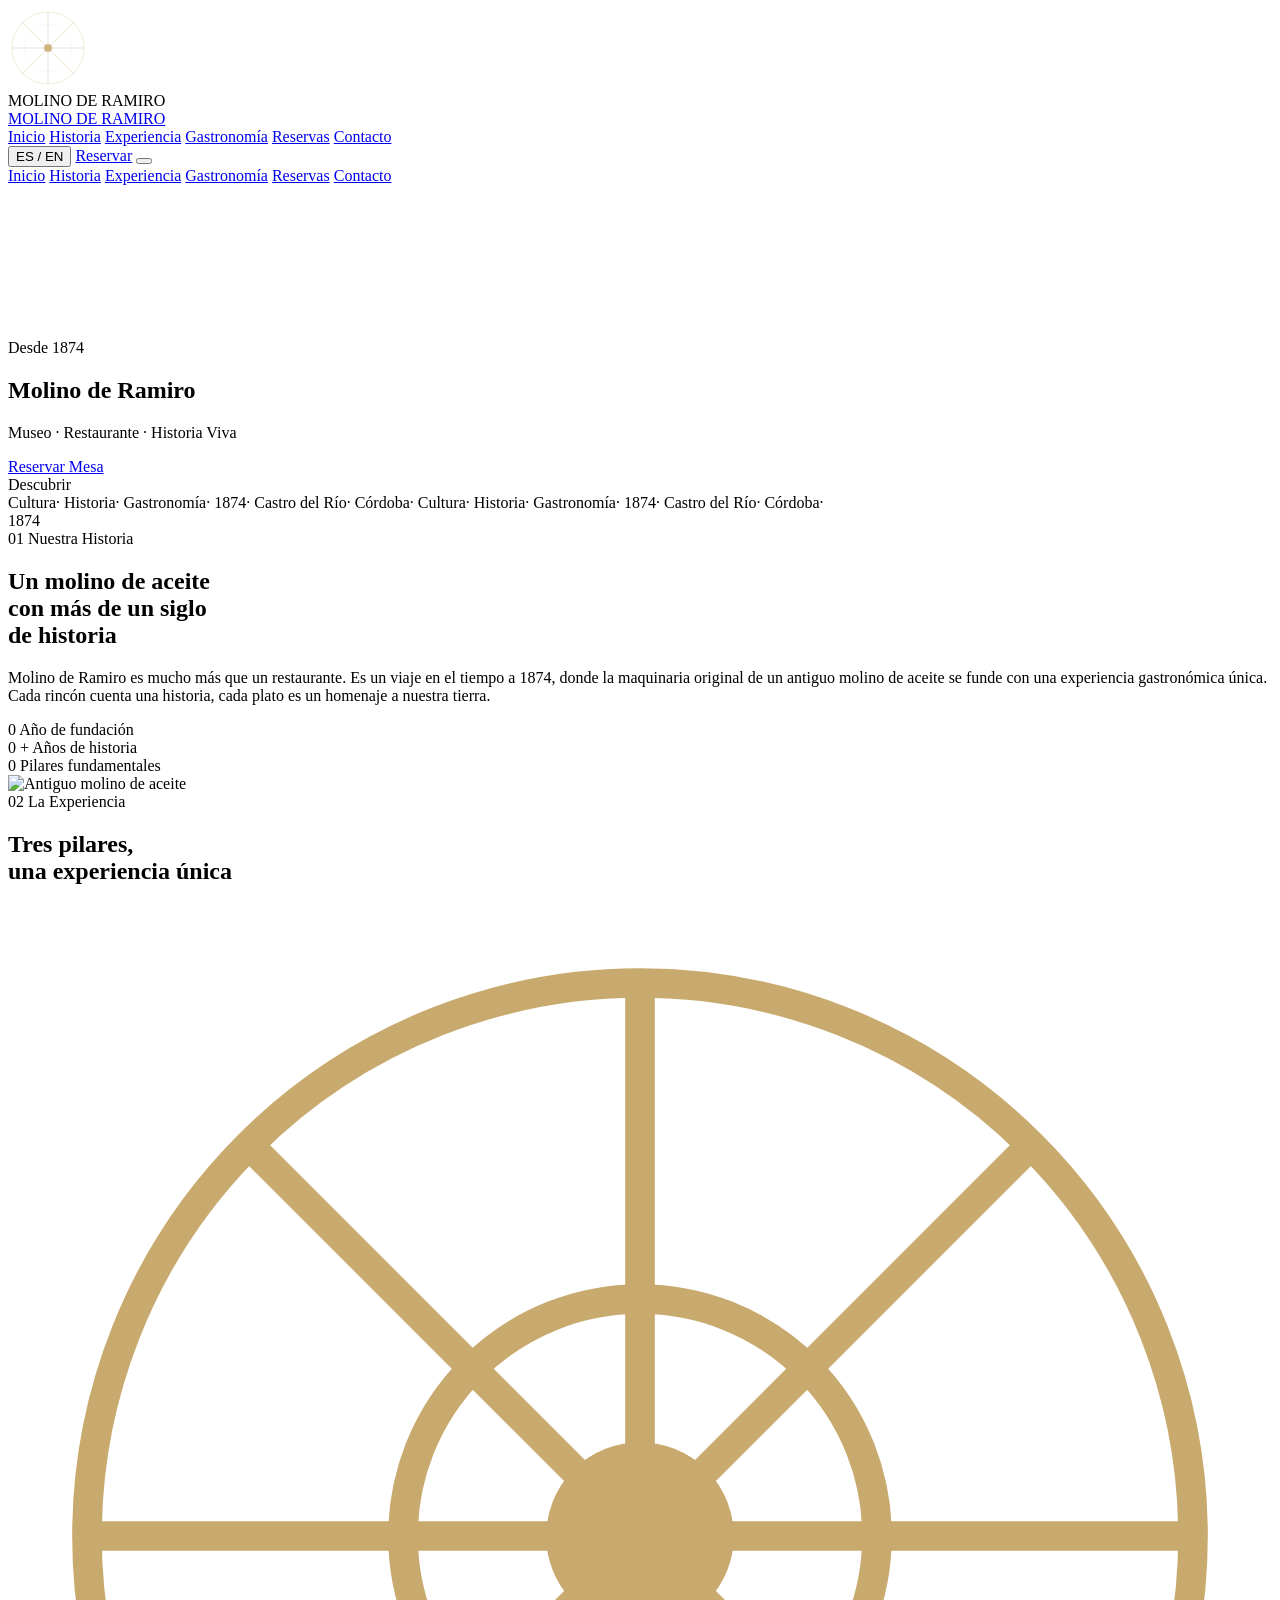
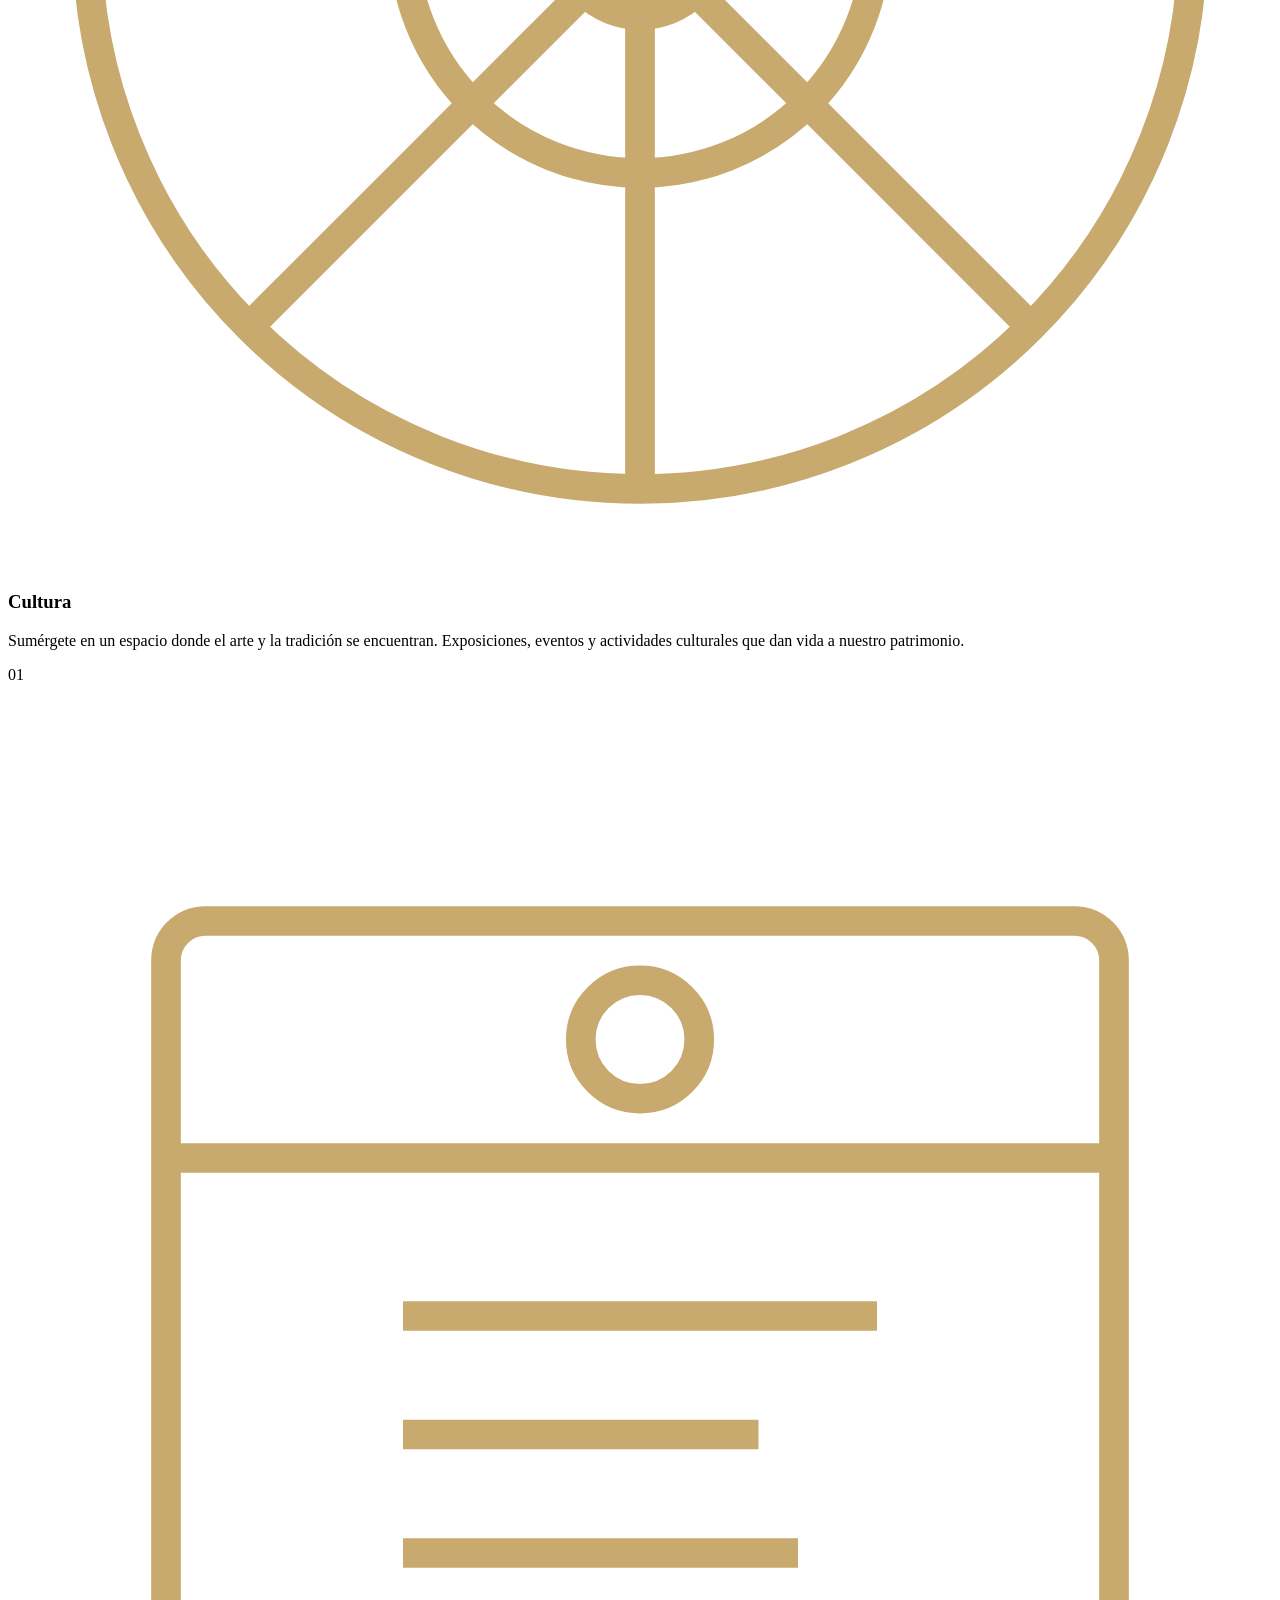
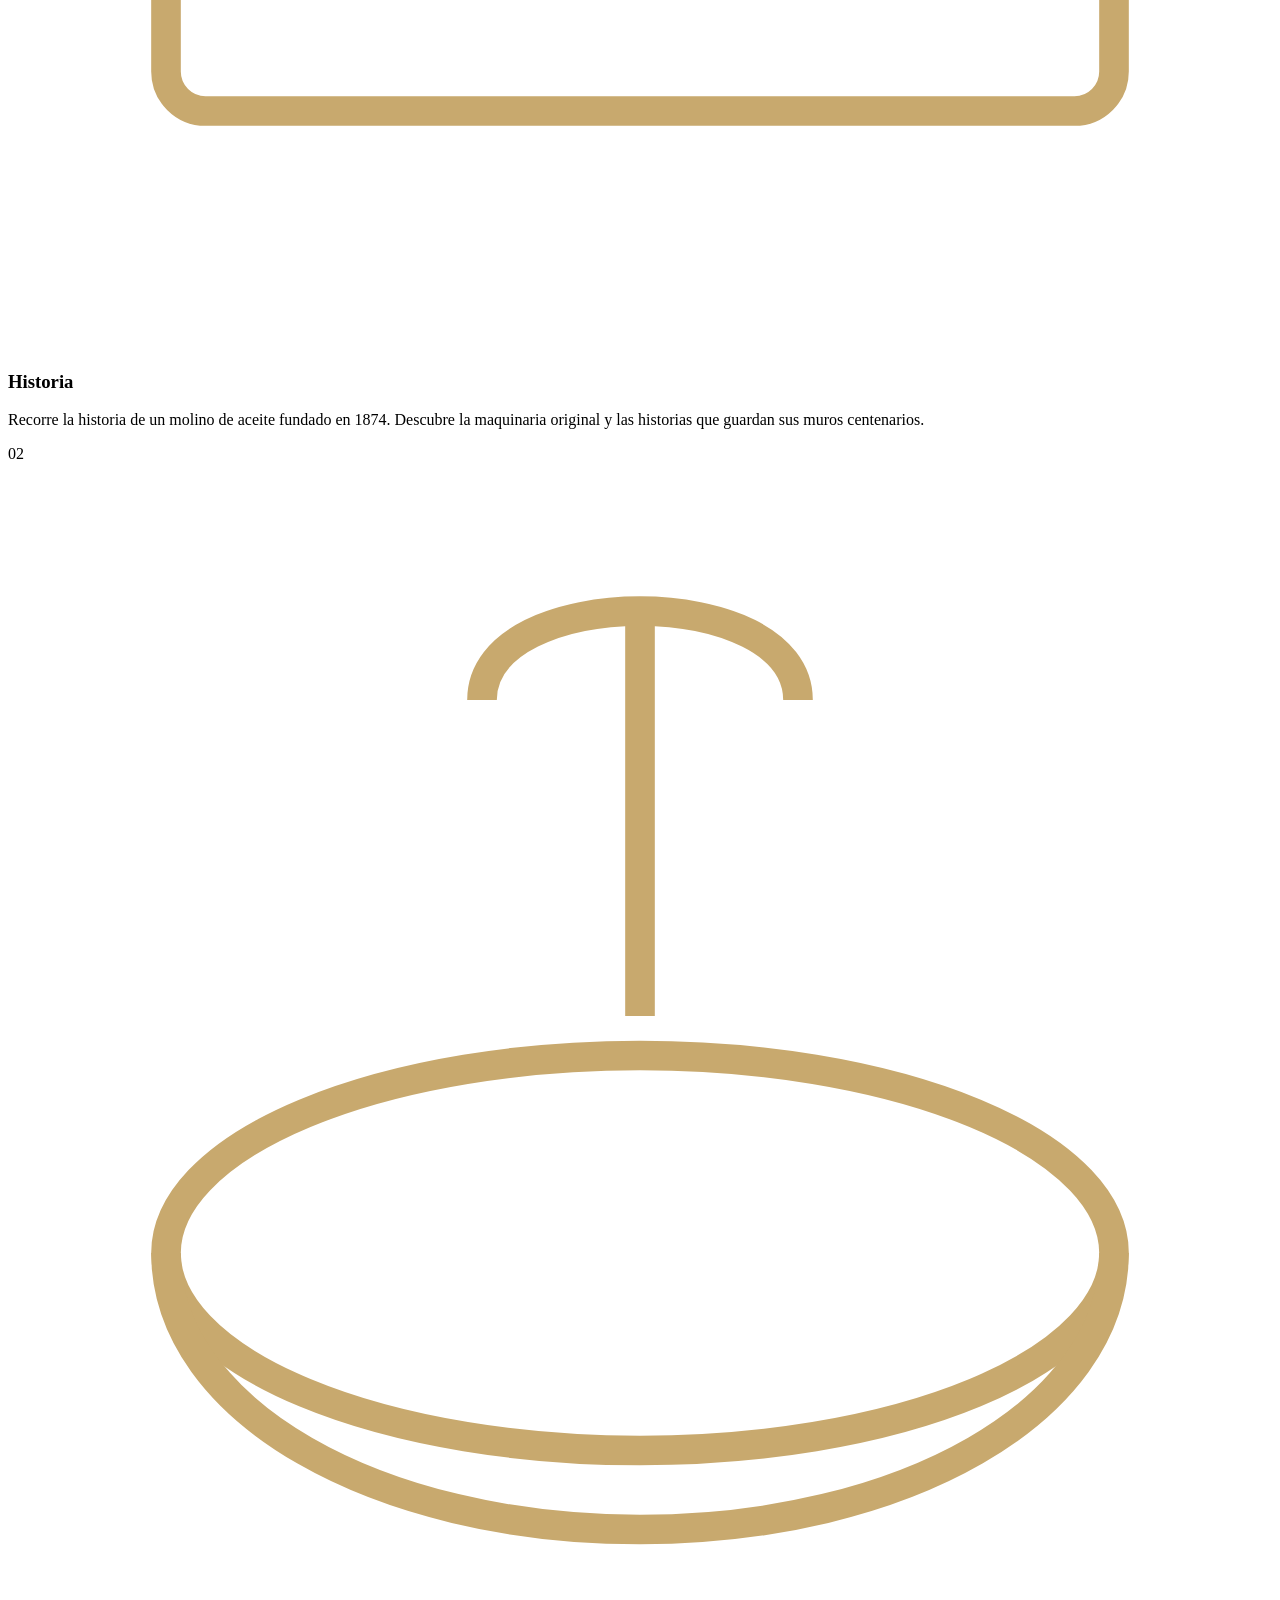
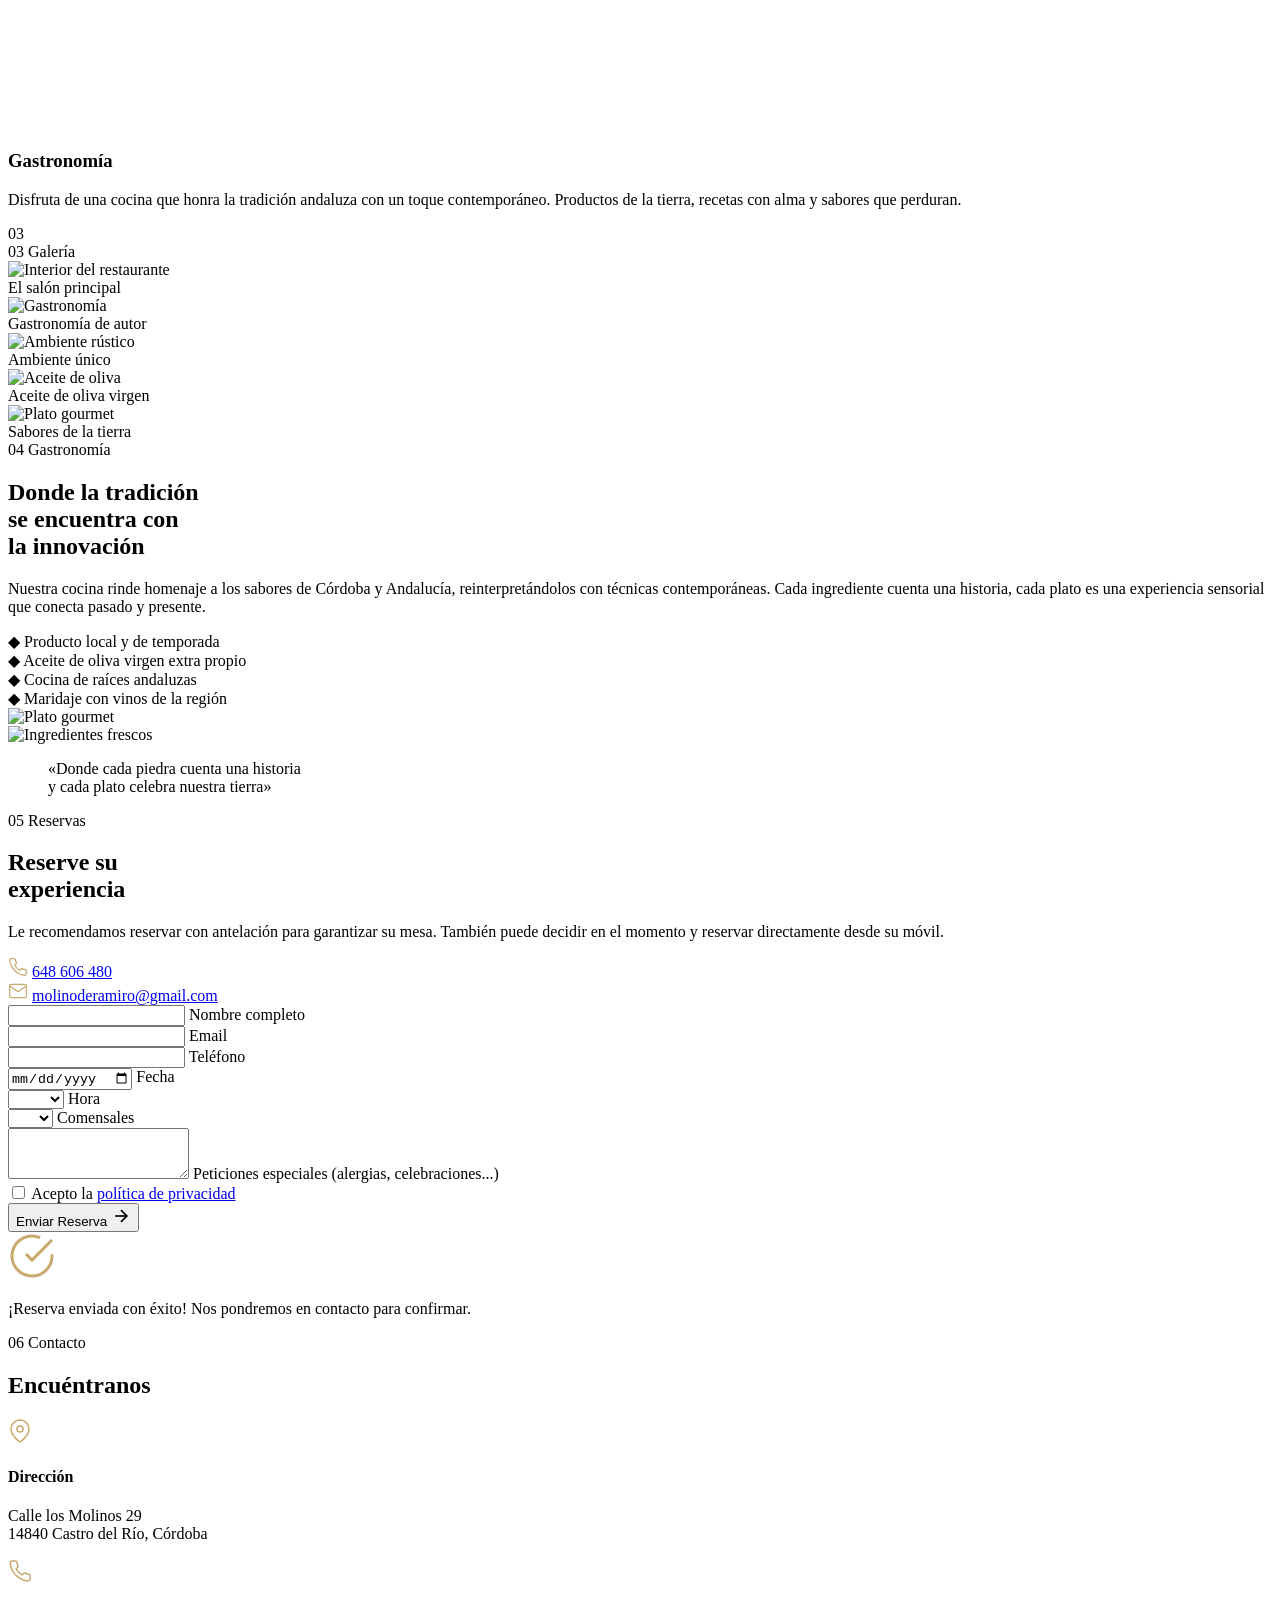
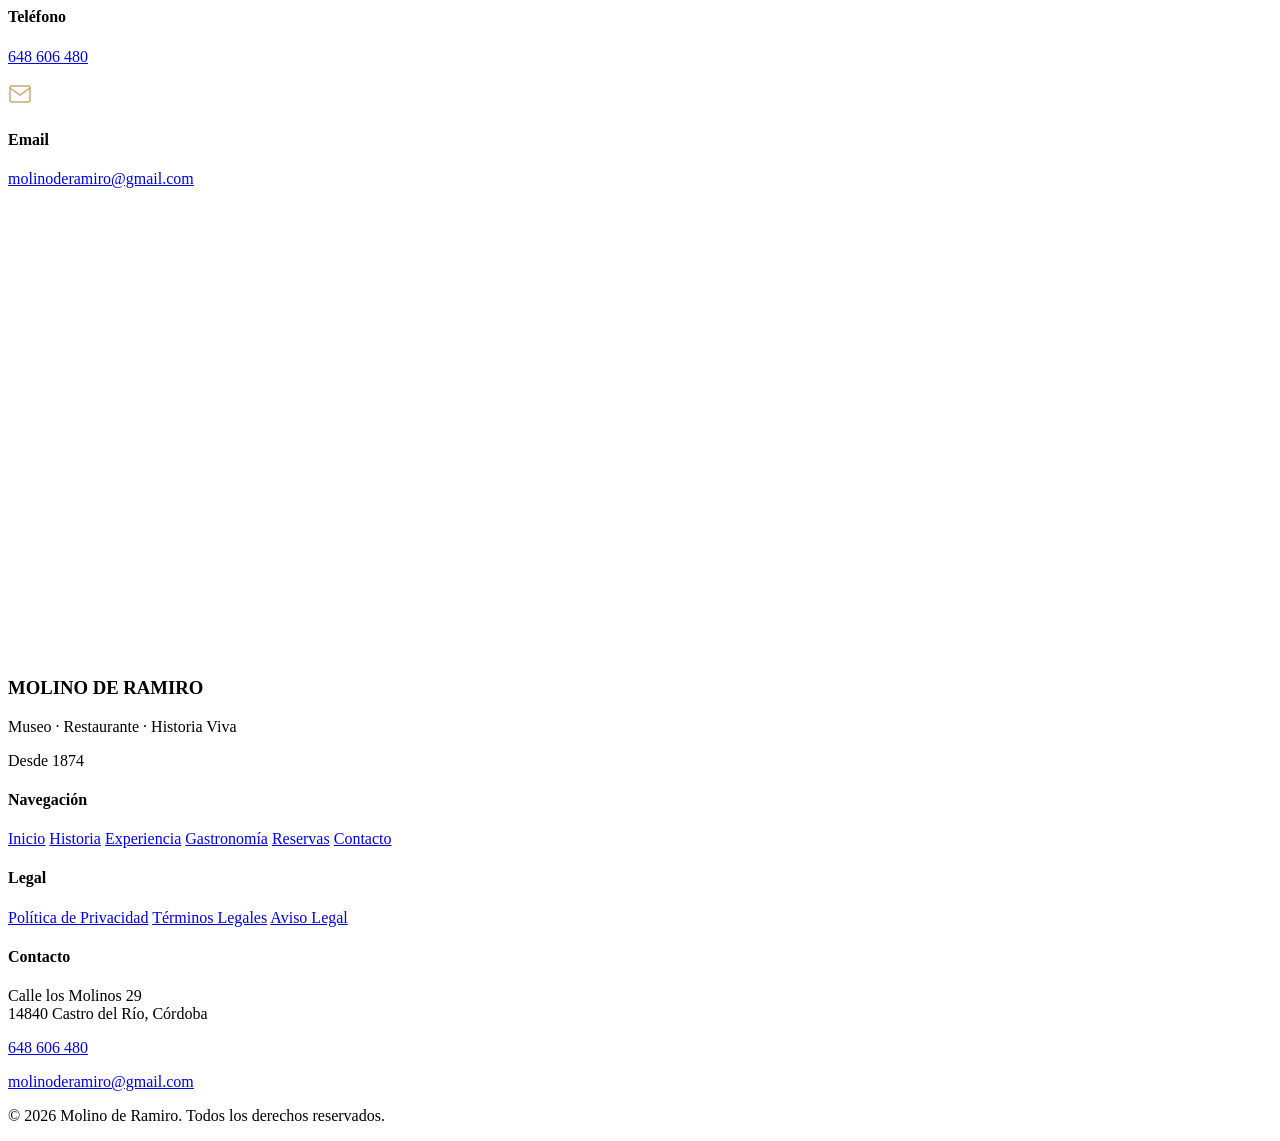
==== index.html @ da558b19 "Add files via upload" ====
<!DOCTYPE html>
<html lang="es">
<head>
    <meta charset="UTF-8">
    <meta name="viewport" content="width=device-width, initial-scale=1.0">
    <title>Molino de Ramiro | Museo-Restaurante desde 1874</title>
    <meta name="description" content="Museo-restaurante en un antiguo molino de aceite de 1874. Cultura, historia y gastronomía en Castro del Río, Córdoba.">
    <meta name="keywords" content="molino de ramiro, restaurante córdoba, museo restaurante, castro del río, molino de aceite, gastronomía andaluza">

    <!-- Fonts -->
    <link rel="preconnect" href="https://fonts.googleapis.com">
    <link rel="preconnect" href="https://fonts.gstatic.com" crossorigin>
    <link href="https://fonts.googleapis.com/css2?family=Playfair+Display:ital,wght@0,400;0,500;0,600;0,700;1,400;1,500&family=DM+Sans:ital,opsz,wght@0,9..40,300;0,9..40,400;0,9..40,500;0,9..40,600;0,9..40,700;1,9..40,300;1,9..40,400&display=swap" rel="stylesheet">

    <!-- Styles -->
    <link rel="stylesheet" href="css/styles.css">
</head>
<body>

    <!-- ══════════════════════════════════════════════
         PRELOADER
    ══════════════════════════════════════════════ -->
    <div id="preloader">
        <div class="preloader-inner">
            <svg class="mill-wheel-svg" viewBox="0 0 100 100" width="80" height="80">
                <circle cx="50" cy="50" r="45" stroke="#C8A96E" stroke-width="1" fill="none" opacity="0.3"/>
                <circle cx="50" cy="50" r="30" stroke="#C8A96E" stroke-width="0.5" fill="none" opacity="0.2"/>
                <circle cx="50" cy="50" r="5" fill="#C8A96E" opacity="0.8"/>
                <line x1="50" y1="5" x2="50" y2="95" stroke="#C8A96E" stroke-width="0.8" opacity="0.5"/>
                <line x1="5" y1="50" x2="95" y2="50" stroke="#C8A96E" stroke-width="0.8" opacity="0.5"/>
                <line x1="17" y1="17" x2="83" y2="83" stroke="#C8A96E" stroke-width="0.8" opacity="0.5"/>
                <line x1="83" y1="17" x2="17" y2="83" stroke="#C8A96E" stroke-width="0.8" opacity="0.5"/>
            </svg>
            <div class="preloader-text">MOLINO DE RAMIRO</div>
        </div>
    </div>

    <!-- ══════════════════════════════════════════════
         CUSTOM CURSOR
    ══════════════════════════════════════════════ -->
    <div class="cursor-dot" id="cursorDot"></div>
    <div class="cursor-outline" id="cursorOutline"></div>

    <!-- ══════════════════════════════════════════════
         NAVIGATION
    ══════════════════════════════════════════════ -->
    <nav class="navbar" id="navbar">
        <a href="#hero" class="nav-logo">
            <span class="logo-text">MOLINO DE RAMIRO</span>
        </a>

        <div class="nav-links" id="navLinks">
            <a href="#hero" class="nav-link" data-es="Inicio" data-en="Home">Inicio</a>
            <a href="#historia" class="nav-link" data-es="Historia" data-en="History">Historia</a>
            <a href="#experiencia" class="nav-link" data-es="Experiencia" data-en="Experience">Experiencia</a>
            <a href="#gastronomia" class="nav-link" data-es="Gastronomía" data-en="Gastronomy">Gastronomía</a>
            <a href="#reservas" class="nav-link" data-es="Reservas" data-en="Reservations">Reservas</a>
            <a href="#contacto" class="nav-link" data-es="Contacto" data-en="Contact">Contacto</a>
        </div>

        <div class="nav-actions">
            <button class="lang-toggle" id="langToggle" aria-label="Switch language">
                <span class="lang-current">ES</span>
                <span class="lang-divider">/</span>
                <span class="lang-other">EN</span>
            </button>
            <a href="#reservas" class="nav-cta" data-es="Reservar" data-en="Book">Reservar</a>
            <button class="hamburger" id="hamburger" aria-label="Menu">
                <span></span>
                <span></span>
                <span></span>
            </button>
        </div>
    </nav>

    <!-- Mobile Menu Overlay -->
    <div class="mobile-menu" id="mobileMenu">
        <div class="mobile-menu-inner">
            <a href="#hero" class="mobile-link" data-es="Inicio" data-en="Home">Inicio</a>
            <a href="#historia" class="mobile-link" data-es="Historia" data-en="History">Historia</a>
            <a href="#experiencia" class="mobile-link" data-es="Experiencia" data-en="Experience">Experiencia</a>
            <a href="#gastronomia" class="mobile-link" data-es="Gastronomía" data-en="Gastronomy">Gastronomía</a>
            <a href="#reservas" class="mobile-link" data-es="Reservas" data-en="Reservations">Reservas</a>
            <a href="#contacto" class="mobile-link" data-es="Contacto" data-en="Contact">Contacto</a>
        </div>
    </div>

    <!-- ══════════════════════════════════════════════
         HERO SECTION
    ══════════════════════════════════════════════ -->
    <section id="hero" class="hero-section">
        <canvas id="heroCanvas"></canvas>
        <div class="hero-overlay"></div>

        <div class="hero-content">
            <div class="hero-subtitle-wrap">
                <span class="hero-subtitle" data-es="Desde 1874" data-en="Since 1874">Desde 1874</span>
            </div>
            <h1 class="hero-title">
                <span class="title-line"><span class="title-line-inner">Molino</span></span>
                <span class="title-line"><span class="title-line-inner">de Ramiro</span></span>
            </h1>
            <div class="hero-tagline-wrap">
                <p class="hero-tagline" data-es="Museo · Restaurante · Historia Viva" data-en="Museum · Restaurant · Living History">Museo · Restaurante · Historia Viva</p>
            </div>
            <div class="hero-cta-wrap">
                <a href="#reservas" class="btn-primary hero-cta" data-es="Reservar Mesa" data-en="Book a Table">Reservar Mesa</a>
            </div>
        </div>

        <div class="scroll-indicator">
            <span class="scroll-text" data-es="Descubrir" data-en="Discover">Descubrir</span>
            <div class="scroll-line"></div>
        </div>
    </section>

    <!-- ══════════════════════════════════════════════
         MARQUEE
    ══════════════════════════════════════════════ -->
    <section class="marquee-section">
        <div class="marquee-track">
            <div class="marquee-content">
                <span>Cultura</span><span class="marquee-dot">·</span>
                <span>Historia</span><span class="marquee-dot">·</span>
                <span>Gastronomía</span><span class="marquee-dot">·</span>
                <span>1874</span><span class="marquee-dot">·</span>
                <span>Castro del Río</span><span class="marquee-dot">·</span>
                <span>Córdoba</span><span class="marquee-dot">·</span>
                <span>Cultura</span><span class="marquee-dot">·</span>
                <span>Historia</span><span class="marquee-dot">·</span>
                <span>Gastronomía</span><span class="marquee-dot">·</span>
                <span>1874</span><span class="marquee-dot">·</span>
                <span>Castro del Río</span><span class="marquee-dot">·</span>
                <span>Córdoba</span><span class="marquee-dot">·</span>
            </div>
        </div>
    </section>

    <!-- ══════════════════════════════════════════════
         HISTORIA SECTION
    ══════════════════════════════════════════════ -->
    <section id="historia" class="section section-historia">
        <div class="floating-year" aria-hidden="true">1874</div>
        <div class="container">
            <div class="section-header">
                <span class="section-number">01</span>
                <span class="section-label" data-es="Nuestra Historia" data-en="Our History">Nuestra Historia</span>
                <div class="section-line"></div>
            </div>

            <div class="historia-grid">
                <div class="historia-text">
                    <h2 class="reveal-text" data-es="Un molino de aceite con más de un siglo de historia" data-en="An olive oil mill with over a century of history">
                        Un molino de aceite<br>con más de un siglo<br>de historia
                    </h2>
                    <p class="historia-desc reveal-up" data-es="Molino de Ramiro es mucho más que un restaurante. Es un viaje en el tiempo a 1874, donde la maquinaria original de un antiguo molino de aceite se funde con una experiencia gastronómica única. Cada rincón cuenta una historia, cada plato es un homenaje a nuestra tierra." data-en="Molino de Ramiro is much more than a restaurant. It is a journey back in time to 1874, where the original machinery of an ancient olive oil mill merges with a unique gastronomic experience. Every corner tells a story, every dish is a tribute to our land.">
                        Molino de Ramiro es mucho más que un restaurante. Es un viaje en el tiempo a 1874, donde la maquinaria original de un antiguo molino de aceite se funde con una experiencia gastronómica única. Cada rincón cuenta una historia, cada plato es un homenaje a nuestra tierra.
                    </p>
                    <div class="historia-stats reveal-up">
                        <div class="stat">
                            <span class="stat-number" data-count="1874">0</span>
                            <span class="stat-label" data-es="Año de fundación" data-en="Year founded">Año de fundación</span>
                        </div>
                        <div class="stat">
                            <span class="stat-number" data-count="152">0</span>
                            <span class="stat-suffix">+</span>
                            <span class="stat-label" data-es="Años de historia" data-en="Years of history">Años de historia</span>
                        </div>
                        <div class="stat">
                            <span class="stat-number" data-count="3">0</span>
                            <span class="stat-label" data-es="Pilares fundamentales" data-en="Fundamental pillars">Pilares fundamentales</span>
                        </div>
                    </div>
                </div>
                <div class="historia-visual">
                    <div class="img-reveal">
                        <img src="https://images.unsplash.com/photo-1569880153113-76e33fc52b5f?auto=format&fit=crop&w=800&q=80" alt="Antiguo molino de aceite" loading="lazy">
                    </div>
                </div>
            </div>
        </div>
    </section>

    <!-- ══════════════════════════════════════════════
         EXPERIENCIA SECTION — THREE PILLARS
    ══════════════════════════════════════════════ -->
    <section id="experiencia" class="section section-experiencia">
        <div class="container">
            <div class="section-header">
                <span class="section-number">02</span>
                <span class="section-label" data-es="La Experiencia" data-en="The Experience">La Experiencia</span>
                <div class="section-line"></div>
            </div>

            <h2 class="section-title reveal-text" data-es="Tres pilares, una experiencia única" data-en="Three pillars, one unique experience">
                Tres pilares,<br>una experiencia única
            </h2>

            <div class="pillars-grid">
                <!-- Cultura -->
                <div class="pillar-card reveal-up">
                    <div class="pillar-icon-wrap">
                        <svg class="pillar-icon spin-on-scroll" viewBox="0 0 64 64" fill="none" stroke="#C8A96E" stroke-width="1.5">
                            <circle cx="32" cy="32" r="28"/>
                            <path d="M32 4v56M4 32h56M12 12l40 40M52 12L12 52"/>
                            <circle cx="32" cy="32" r="12"/>
                            <circle cx="32" cy="32" r="4" fill="#C8A96E"/>
                        </svg>
                    </div>
                    <h3 data-es="Cultura" data-en="Culture">Cultura</h3>
                    <p data-es="Sumérgete en un espacio donde el arte y la tradición se encuentran. Exposiciones, eventos y actividades culturales que dan vida a nuestro patrimonio." data-en="Immerse yourself in a space where art and tradition meet. Exhibitions, events, and cultural activities that bring our heritage to life.">
                        Sumérgete en un espacio donde el arte y la tradición se encuentran. Exposiciones, eventos y actividades culturales que dan vida a nuestro patrimonio.
                    </p>
                    <span class="pillar-number">01</span>
                </div>

                <!-- Historia -->
                <div class="pillar-card reveal-up" style="--delay: 0.15s">
                    <div class="pillar-icon-wrap">
                        <svg class="pillar-icon spin-on-scroll" viewBox="0 0 64 64" fill="none" stroke="#C8A96E" stroke-width="1.5">
                            <rect x="8" y="12" width="48" height="40" rx="2"/>
                            <line x1="8" y1="24" x2="56" y2="24"/>
                            <circle cx="32" cy="18" r="3"/>
                            <path d="M20 32h24M20 38h18M20 44h20"/>
                        </svg>
                    </div>
                    <h3 data-es="Historia" data-en="History">Historia</h3>
                    <p data-es="Recorre la historia de un molino de aceite fundado en 1874. Descubre la maquinaria original y las historias que guardan sus muros centenarios." data-en="Walk through the history of an olive oil mill founded in 1874. Discover the original machinery and the stories held within its century-old walls.">
                        Recorre la historia de un molino de aceite fundado en 1874. Descubre la maquinaria original y las historias que guardan sus muros centenarios.
                    </p>
                    <span class="pillar-number">02</span>
                </div>

                <!-- Gastronomía -->
                <div class="pillar-card reveal-up" style="--delay: 0.3s">
                    <div class="pillar-icon-wrap">
                        <svg class="pillar-icon spin-on-scroll" viewBox="0 0 64 64" fill="none" stroke="#C8A96E" stroke-width="1.5">
                            <ellipse cx="32" cy="40" rx="24" ry="10"/>
                            <path d="M32 8v20M24 12c0-6 16-6 16 0"/>
                            <path d="M8 40c0 8 10.7 14 24 14s24-6 24-14"/>
                        </svg>
                    </div>
                    <h3 data-es="Gastronomía" data-en="Gastronomy">Gastronomía</h3>
                    <p data-es="Disfruta de una cocina que honra la tradición andaluza con un toque contemporáneo. Productos de la tierra, recetas con alma y sabores que perduran." data-en="Enjoy cuisine that honors Andalusian tradition with a contemporary touch. Local products, soulful recipes, and flavors that endure.">
                        Disfruta de una cocina que honra la tradición andaluza con un toque contemporáneo. Productos de la tierra, recetas con alma y sabores que perduran.
                    </p>
                    <span class="pillar-number">03</span>
                </div>
            </div>
        </div>
    </section>

    <!-- ══════════════════════════════════════════════
         HORIZONTAL GALLERY
    ══════════════════════════════════════════════ -->
    <section class="section section-gallery">
        <div class="container">
            <div class="section-header">
                <span class="section-number">03</span>
                <span class="section-label" data-es="Galería" data-en="Gallery">Galería</span>
                <div class="section-line"></div>
            </div>
        </div>
        <div class="gallery-horizontal" id="galleryTrack">
            <div class="gallery-item">
                <div class="gallery-img-wrap">
                    <img src="https://images.unsplash.com/photo-1517248135467-4c7edcad34c4?auto=format&fit=crop&w=800&q=80" alt="Interior del restaurante" loading="lazy">
                </div>
                <span class="gallery-caption" data-es="El salón principal" data-en="The main hall">El salón principal</span>
            </div>
            <div class="gallery-item">
                <div class="gallery-img-wrap">
                    <img src="https://images.unsplash.com/photo-1414235077428-338989a2e8c0?auto=format&fit=crop&w=800&q=80" alt="Gastronomía" loading="lazy">
                </div>
                <span class="gallery-caption" data-es="Gastronomía de autor" data-en="Signature cuisine">Gastronomía de autor</span>
            </div>
            <div class="gallery-item">
                <div class="gallery-img-wrap">
                    <img src="https://images.unsplash.com/photo-1560624052-449f5ddf0c31?auto=format&fit=crop&w=800&q=80" alt="Ambiente rústico" loading="lazy">
                </div>
                <span class="gallery-caption" data-es="Ambiente único" data-en="Unique atmosphere">Ambiente único</span>
            </div>
            <div class="gallery-item">
                <div class="gallery-img-wrap">
                    <img src="https://images.unsplash.com/photo-1571167366136-b57e07761625?auto=format&fit=crop&w=800&q=80" alt="Aceite de oliva" loading="lazy">
                </div>
                <span class="gallery-caption" data-es="Aceite de oliva virgen" data-en="Virgin olive oil">Aceite de oliva virgen</span>
            </div>
            <div class="gallery-item">
                <div class="gallery-img-wrap">
                    <img src="https://images.unsplash.com/photo-1504674900247-0877df9cc836?auto=format&fit=crop&w=800&q=80" alt="Plato gourmet" loading="lazy">
                </div>
                <span class="gallery-caption" data-es="Sabores de la tierra" data-en="Flavors of the land">Sabores de la tierra</span>
            </div>
        </div>
    </section>

    <!-- ══════════════════════════════════════════════
         GASTRONOMÍA SECTION
    ══════════════════════════════════════════════ -->
    <section id="gastronomia" class="section section-gastronomia">
        <div class="container">
            <div class="section-header">
                <span class="section-number">04</span>
                <span class="section-label" data-es="Gastronomía" data-en="Gastronomy">Gastronomía</span>
                <div class="section-line"></div>
            </div>

            <div class="gastro-grid">
                <div class="gastro-text">
                    <h2 class="reveal-text" data-es="Donde la tradición se encuentra con la innovación" data-en="Where tradition meets innovation">
                        Donde la tradición<br>se encuentra con<br>la innovación
                    </h2>
                    <p class="reveal-up" data-es="Nuestra cocina rinde homenaje a los sabores de Córdoba y Andalucía, reinterpretándolos con técnicas contemporáneas. Cada ingrediente cuenta una historia, cada plato es una experiencia sensorial que conecta pasado y presente." data-en="Our cuisine pays homage to the flavors of Córdoba and Andalusia, reinterpreting them with contemporary techniques. Every ingredient tells a story, every dish is a sensory experience connecting past and present.">
                        Nuestra cocina rinde homenaje a los sabores de Córdoba y Andalucía, reinterpretándolos con técnicas contemporáneas. Cada ingrediente cuenta una historia, cada plato es una experiencia sensorial que conecta pasado y presente.
                    </p>
                    <div class="gastro-features reveal-up">
                        <div class="gastro-feature">
                            <span class="feature-icon">◆</span>
                            <span data-es="Producto local y de temporada" data-en="Local and seasonal produce">Producto local y de temporada</span>
                        </div>
                        <div class="gastro-feature">
                            <span class="feature-icon">◆</span>
                            <span data-es="Aceite de oliva virgen extra propio" data-en="Our own extra virgin olive oil">Aceite de oliva virgen extra propio</span>
                        </div>
                        <div class="gastro-feature">
                            <span class="feature-icon">◆</span>
                            <span data-es="Cocina de raíces andaluzas" data-en="Andalusian-rooted cuisine">Cocina de raíces andaluzas</span>
                        </div>
                        <div class="gastro-feature">
                            <span class="feature-icon">◆</span>
                            <span data-es="Maridaje con vinos de la región" data-en="Paired with regional wines">Maridaje con vinos de la región</span>
                        </div>
                    </div>
                </div>
                <div class="gastro-images">
                    <div class="gastro-img gastro-img-1 reveal-up">
                        <img src="https://images.unsplash.com/photo-1540189549336-e6e99c3679fe?auto=format&fit=crop&w=600&q=80" alt="Plato gourmet" loading="lazy">
                    </div>
                    <div class="gastro-img gastro-img-2 reveal-up" style="--delay: 0.2s">
                        <img src="https://images.unsplash.com/photo-1476224203421-9ac39bcb3327?auto=format&fit=crop&w=600&q=80" alt="Ingredientes frescos" loading="lazy">
                    </div>
                </div>
            </div>
        </div>
    </section>

    <!-- ══════════════════════════════════════════════
         QUOTE / DIVIDER
    ══════════════════════════════════════════════ -->
    <section class="section section-quote">
        <div class="container">
            <blockquote class="big-quote reveal-text" data-es="«Donde cada piedra cuenta una historia y cada plato celebra nuestra tierra»" data-en="'Where every stone tells a story and every dish celebrates our land'">
                «Donde cada piedra cuenta una historia<br>y cada plato celebra nuestra tierra»
            </blockquote>
        </div>
    </section>

    <!-- ══════════════════════════════════════════════
         RESERVAS SECTION
    ══════════════════════════════════════════════ -->
    <section id="reservas" class="section section-reservas">
        <div class="container">
            <div class="section-header">
                <span class="section-number">05</span>
                <span class="section-label" data-es="Reservas" data-en="Reservations">Reservas</span>
                <div class="section-line"></div>
            </div>

            <div class="reservas-grid">
                <div class="reservas-info">
                    <h2 class="reveal-text" data-es="Reserve su experiencia" data-en="Book your experience">
                        Reserve su<br>experiencia
                    </h2>
                    <p class="reveal-up" data-es="Le recomendamos reservar con antelación para garantizar su mesa. También puede decidir en el momento y reservar directamente desde su móvil." data-en="We recommend booking in advance to guarantee your table. You can also decide on the spot and book directly from your phone.">
                        Le recomendamos reservar con antelación para garantizar su mesa. También puede decidir en el momento y reservar directamente desde su móvil.
                    </p>
                    <div class="reservas-contact reveal-up">
                        <div class="contact-item">
                            <svg width="20" height="20" viewBox="0 0 24 24" fill="none" stroke="#C8A96E" stroke-width="1.5">
                                <path d="M22 16.92v3a2 2 0 01-2.18 2 19.79 19.79 0 01-8.63-3.07 19.5 19.5 0 01-6-6 19.79 19.79 0 01-3.07-8.67A2 2 0 014.11 2h3a2 2 0 012 1.72 12.84 12.84 0 00.7 2.81 2 2 0 01-.45 2.11L8.09 9.91a16 16 0 006 6l1.27-1.27a2 2 0 012.11-.45 12.84 12.84 0 002.81.7A2 2 0 0122 16.92z"/>
                            </svg>
                            <a href="tel:+34648606480">648 606 480</a>
                        </div>
                        <div class="contact-item">
                            <svg width="20" height="20" viewBox="0 0 24 24" fill="none" stroke="#C8A96E" stroke-width="1.5">
                                <path d="M4 4h16c1.1 0 2 .9 2 2v12c0 1.1-.9 2-2 2H4c-1.1 0-2-.9-2-2V6c0-1.1.9-2 2-2z"/>
                                <polyline points="22,6 12,13 2,6"/>
                            </svg>
                            <a href="mailto:molinoderamiro@gmail.com">molinoderamiro@gmail.com</a>
                        </div>
                    </div>
                </div>

                <form class="reservas-form reveal-up" id="reservationForm" novalidate>
                    <div class="form-row">
                        <div class="form-group">
                            <input type="text" id="formName" name="name" required autocomplete="name">
                            <label for="formName" data-es="Nombre completo" data-en="Full name">Nombre completo</label>
                            <div class="form-line"></div>
                        </div>
                    </div>
                    <div class="form-row form-row-2">
                        <div class="form-group">
                            <input type="email" id="formEmail" name="email" required autocomplete="email">
                            <label for="formEmail" data-es="Email" data-en="Email">Email</label>
                            <div class="form-line"></div>
                        </div>
                        <div class="form-group">
                            <input type="tel" id="formPhone" name="phone" required autocomplete="tel">
                            <label for="formPhone" data-es="Teléfono" data-en="Phone">Teléfono</label>
                            <div class="form-line"></div>
                        </div>
                    </div>
                    <div class="form-row form-row-3">
                        <div class="form-group">
                            <input type="date" id="formDate" name="date" required>
                            <label for="formDate" class="label-active" data-es="Fecha" data-en="Date">Fecha</label>
                            <div class="form-line"></div>
                        </div>
                        <div class="form-group">
                            <select id="formTime" name="time" required>
                                <option value="" disabled selected></option>
                                <option value="13:00">13:00</option>
                                <option value="13:30">13:30</option>
                                <option value="14:00">14:00</option>
                                <option value="14:30">14:30</option>
                                <option value="15:00">15:00</option>
                                <option value="20:00">20:00</option>
                                <option value="20:30">20:30</option>
                                <option value="21:00">21:00</option>
                                <option value="21:30">21:30</option>
                                <option value="22:00">22:00</option>
                            </select>
                            <label for="formTime" class="label-active" data-es="Hora" data-en="Time">Hora</label>
                            <div class="form-line"></div>
                        </div>
                        <div class="form-group">
                            <select id="formGuests" name="guests" required>
                                <option value="" disabled selected></option>
                                <option value="1">1</option>
                                <option value="2">2</option>
                                <option value="3">3</option>
                                <option value="4">4</option>
                                <option value="5">5</option>
                                <option value="6">6</option>
                                <option value="7">7</option>
                                <option value="8">8</option>
                                <option value="9">9</option>
                                <option value="10">10+</option>
                            </select>
                            <label for="formGuests" class="label-active" data-es="Comensales" data-en="Guests">Comensales</label>
                            <div class="form-line"></div>
                        </div>
                    </div>
                    <div class="form-row">
                        <div class="form-group">
                            <textarea id="formMessage" name="message" rows="3"></textarea>
                            <label for="formMessage" data-es="Peticiones especiales (alergias, celebraciones...)" data-en="Special requests (allergies, celebrations...)">Peticiones especiales (alergias, celebraciones...)</label>
                            <div class="form-line"></div>
                        </div>
                    </div>
                    <div class="form-row form-row-check">
                        <label class="checkbox-wrap">
                            <input type="checkbox" id="formPrivacy" name="privacy" required>
                            <span class="checkmark"></span>
                            <span class="checkbox-text" data-es="Acepto la <a href='legal/politica-privacidad.html'>política de privacidad</a>" data-en="I accept the <a href='legal/politica-privacidad.html'>privacy policy</a>">Acepto la <a href="legal/politica-privacidad.html">política de privacidad</a></span>
                        </label>
                    </div>
                    <button type="submit" class="btn-primary btn-submit">
                        <span data-es="Enviar Reserva" data-en="Send Reservation">Enviar Reserva</span>
                        <svg width="20" height="20" viewBox="0 0 24 24" fill="none" stroke="currentColor" stroke-width="2">
                            <line x1="5" y1="12" x2="19" y2="12"/>
                            <polyline points="12 5 19 12 12 19"/>
                        </svg>
                    </button>
                    <div class="form-success" id="formSuccess">
                        <svg width="48" height="48" viewBox="0 0 24 24" fill="none" stroke="#C8A96E" stroke-width="1.5">
                            <path d="M22 11.08V12a10 10 0 1 1-5.93-9.14"/>
                            <polyline points="22 4 12 14.01 9 11.01"/>
                        </svg>
                        <p data-es="¡Reserva enviada con éxito! Nos pondremos en contacto para confirmar." data-en="Reservation sent successfully! We will contact you to confirm.">¡Reserva enviada con éxito! Nos pondremos en contacto para confirmar.</p>
                    </div>
                </form>
            </div>
        </div>
    </section>

    <!-- ══════════════════════════════════════════════
         CONTACTO SECTION
    ══════════════════════════════════════════════ -->
    <section id="contacto" class="section section-contacto">
        <div class="container">
            <div class="section-header">
                <span class="section-number">06</span>
                <span class="section-label" data-es="Contacto" data-en="Contact">Contacto</span>
                <div class="section-line"></div>
            </div>

            <div class="contacto-grid">
                <div class="contacto-info">
                    <h2 class="reveal-text" data-es="Encuéntranos" data-en="Find Us">Encuéntranos</h2>

                    <div class="contacto-details reveal-up">
                        <div class="contacto-item">
                            <div class="contacto-icon">
                                <svg width="24" height="24" viewBox="0 0 24 24" fill="none" stroke="#C8A96E" stroke-width="1.5">
                                    <path d="M21 10c0 7-9 13-9 13s-9-6-9-13a9 9 0 0 1 18 0z"/>
                                    <circle cx="12" cy="10" r="3"/>
                                </svg>
                            </div>
                            <div>
                                <h4 data-es="Dirección" data-en="Address">Dirección</h4>
                                <p>Calle los Molinos 29<br>14840 Castro del Río, Córdoba</p>
                            </div>
                        </div>

                        <div class="contacto-item">
                            <div class="contacto-icon">
                                <svg width="24" height="24" viewBox="0 0 24 24" fill="none" stroke="#C8A96E" stroke-width="1.5">
                                    <path d="M22 16.92v3a2 2 0 01-2.18 2 19.79 19.79 0 01-8.63-3.07 19.5 19.5 0 01-6-6 19.79 19.79 0 01-3.07-8.67A2 2 0 014.11 2h3a2 2 0 012 1.72 12.84 12.84 0 00.7 2.81 2 2 0 01-.45 2.11L8.09 9.91a16 16 0 006 6l1.27-1.27a2 2 0 012.11-.45 12.84 12.84 0 002.81.7A2 2 0 0122 16.92z"/>
                                </svg>
                            </div>
                            <div>
                                <h4 data-es="Teléfono" data-en="Phone">Teléfono</h4>
                                <p><a href="tel:+34648606480">648 606 480</a></p>
                            </div>
                        </div>

                        <div class="contacto-item">
                            <div class="contacto-icon">
                                <svg width="24" height="24" viewBox="0 0 24 24" fill="none" stroke="#C8A96E" stroke-width="1.5">
                                    <path d="M4 4h16c1.1 0 2 .9 2 2v12c0 1.1-.9 2-2 2H4c-1.1 0-2-.9-2-2V6c0-1.1.9-2 2-2z"/>
                                    <polyline points="22,6 12,13 2,6"/>
                                </svg>
                            </div>
                            <div>
                                <h4>Email</h4>
                                <p><a href="mailto:molinoderamiro@gmail.com">molinoderamiro@gmail.com</a></p>
                            </div>
                        </div>
                    </div>
                </div>

                <div class="contacto-map reveal-up">
                    <iframe
                        src="https://www.google.com/maps/embed?pb=!1m18!1m12!1m3!1d12612.0!2d-4.477!3d37.687!2m3!1f0!2f0!3f0!3m2!1i1024!2i768!4f13.1!3m3!1m2!1s0x0%3A0x0!2zMzfCsDQxJzEzLjIiTiA0wrAyOCczNy4yIlc!5e0!3m2!1ses!2ses!4v1"
                        width="100%"
                        height="450"
                        style="border:0; border-radius: 8px; filter: grayscale(0.8) contrast(1.1);"
                        allowfullscreen=""
                        loading="lazy"
                        referrerpolicy="no-referrer-when-downgrade"
                        title="Ubicación Molino de Ramiro">
                    </iframe>
                </div>
            </div>
        </div>
    </section>

    <!-- ══════════════════════════════════════════════
         FOOTER
    ══════════════════════════════════════════════ -->
    <footer class="footer">
        <div class="container">
            <div class="footer-top">
                <div class="footer-brand">
                    <h3 class="footer-logo">MOLINO DE RAMIRO</h3>
                    <p class="footer-tagline" data-es="Museo · Restaurante · Historia Viva" data-en="Museum · Restaurant · Living History">Museo · Restaurante · Historia Viva</p>
                    <p class="footer-since" data-es="Desde 1874" data-en="Since 1874">Desde 1874</p>
                </div>

                <div class="footer-nav">
                    <h4 data-es="Navegación" data-en="Navigation">Navegación</h4>
                    <a href="#hero" data-es="Inicio" data-en="Home">Inicio</a>
                    <a href="#historia" data-es="Historia" data-en="History">Historia</a>
                    <a href="#experiencia" data-es="Experiencia" data-en="Experience">Experiencia</a>
                    <a href="#gastronomia" data-es="Gastronomía" data-en="Gastronomy">Gastronomía</a>
                    <a href="#reservas" data-es="Reservas" data-en="Reservations">Reservas</a>
                    <a href="#contacto" data-es="Contacto" data-en="Contact">Contacto</a>
                </div>

                <div class="footer-legal-links">
                    <h4 data-es="Legal" data-en="Legal">Legal</h4>
                    <a href="legal/politica-privacidad.html" data-es="Política de Privacidad" data-en="Privacy Policy">Política de Privacidad</a>
                    <a href="legal/terminos-legales.html" data-es="Términos Legales" data-en="Legal Terms">Términos Legales</a>
                    <a href="legal/aviso-legal.html" data-es="Aviso Legal" data-en="Legal Notice">Aviso Legal</a>
                </div>

                <div class="footer-contact">
                    <h4 data-es="Contacto" data-en="Contact">Contacto</h4>
                    <p>Calle los Molinos 29<br>14840 Castro del Río, Córdoba</p>
                    <p><a href="tel:+34648606480">648 606 480</a></p>
                    <p><a href="mailto:molinoderamiro@gmail.com">molinoderamiro@gmail.com</a></p>
                </div>
            </div>

            <div class="footer-bottom">
                <p>&copy; 2026 Molino de Ramiro. <span data-es="Todos los derechos reservados." data-en="All rights reserved.">Todos los derechos reservados.</span></p>
            </div>
        </div>
    </footer>

    <!-- ══════════════════════════════════════════════
         SCRIPTS
    ══════════════════════════════════════════════ -->
    <script src="https://cdnjs.cloudflare.com/ajax/libs/three.js/r128/three.min.js"></script>
    <script src="https://cdnjs.cloudflare.com/ajax/libs/gsap/3.12.5/gsap.min.js"></script>
    <script src="https://cdnjs.cloudflare.com/ajax/libs/gsap/3.12.5/ScrollTrigger.min.js"></script>
    <script src="js/three-scene.js"></script>
    <script src="js/main.js"></script>

</body>
</html>
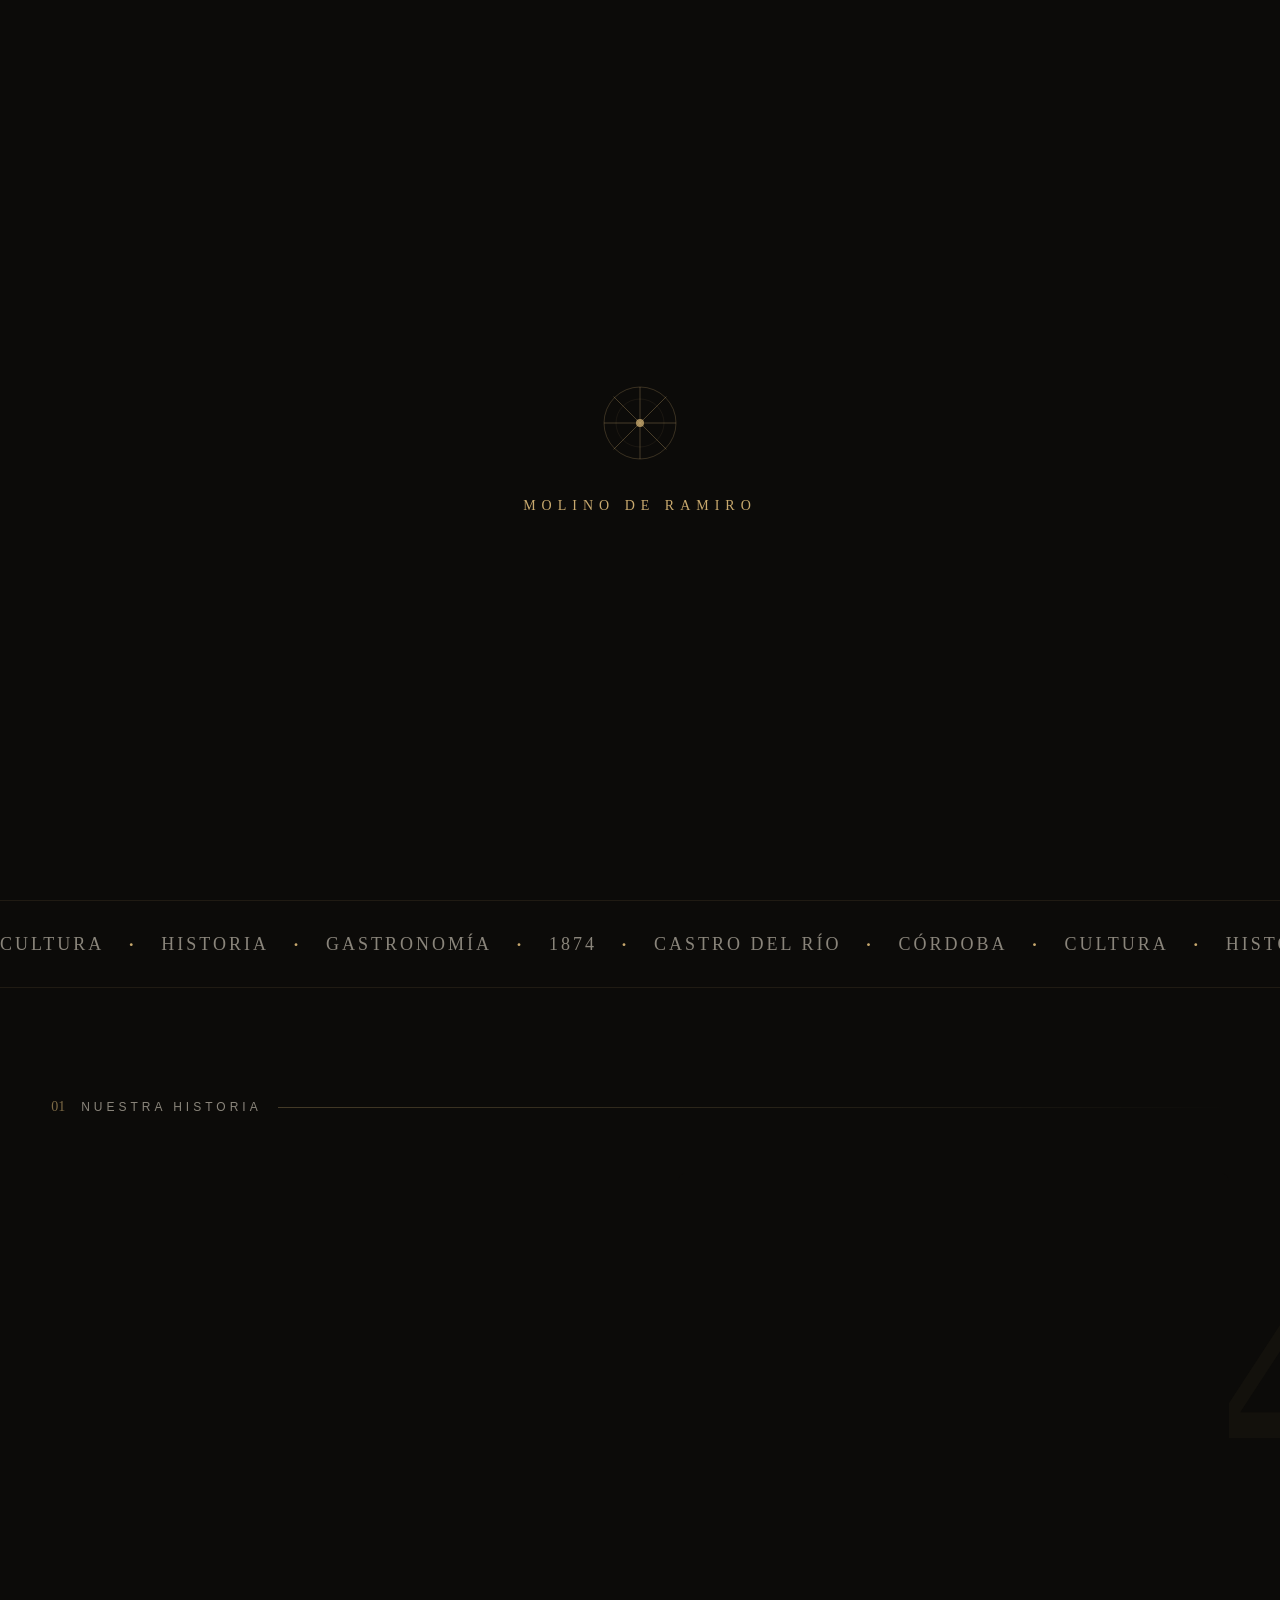
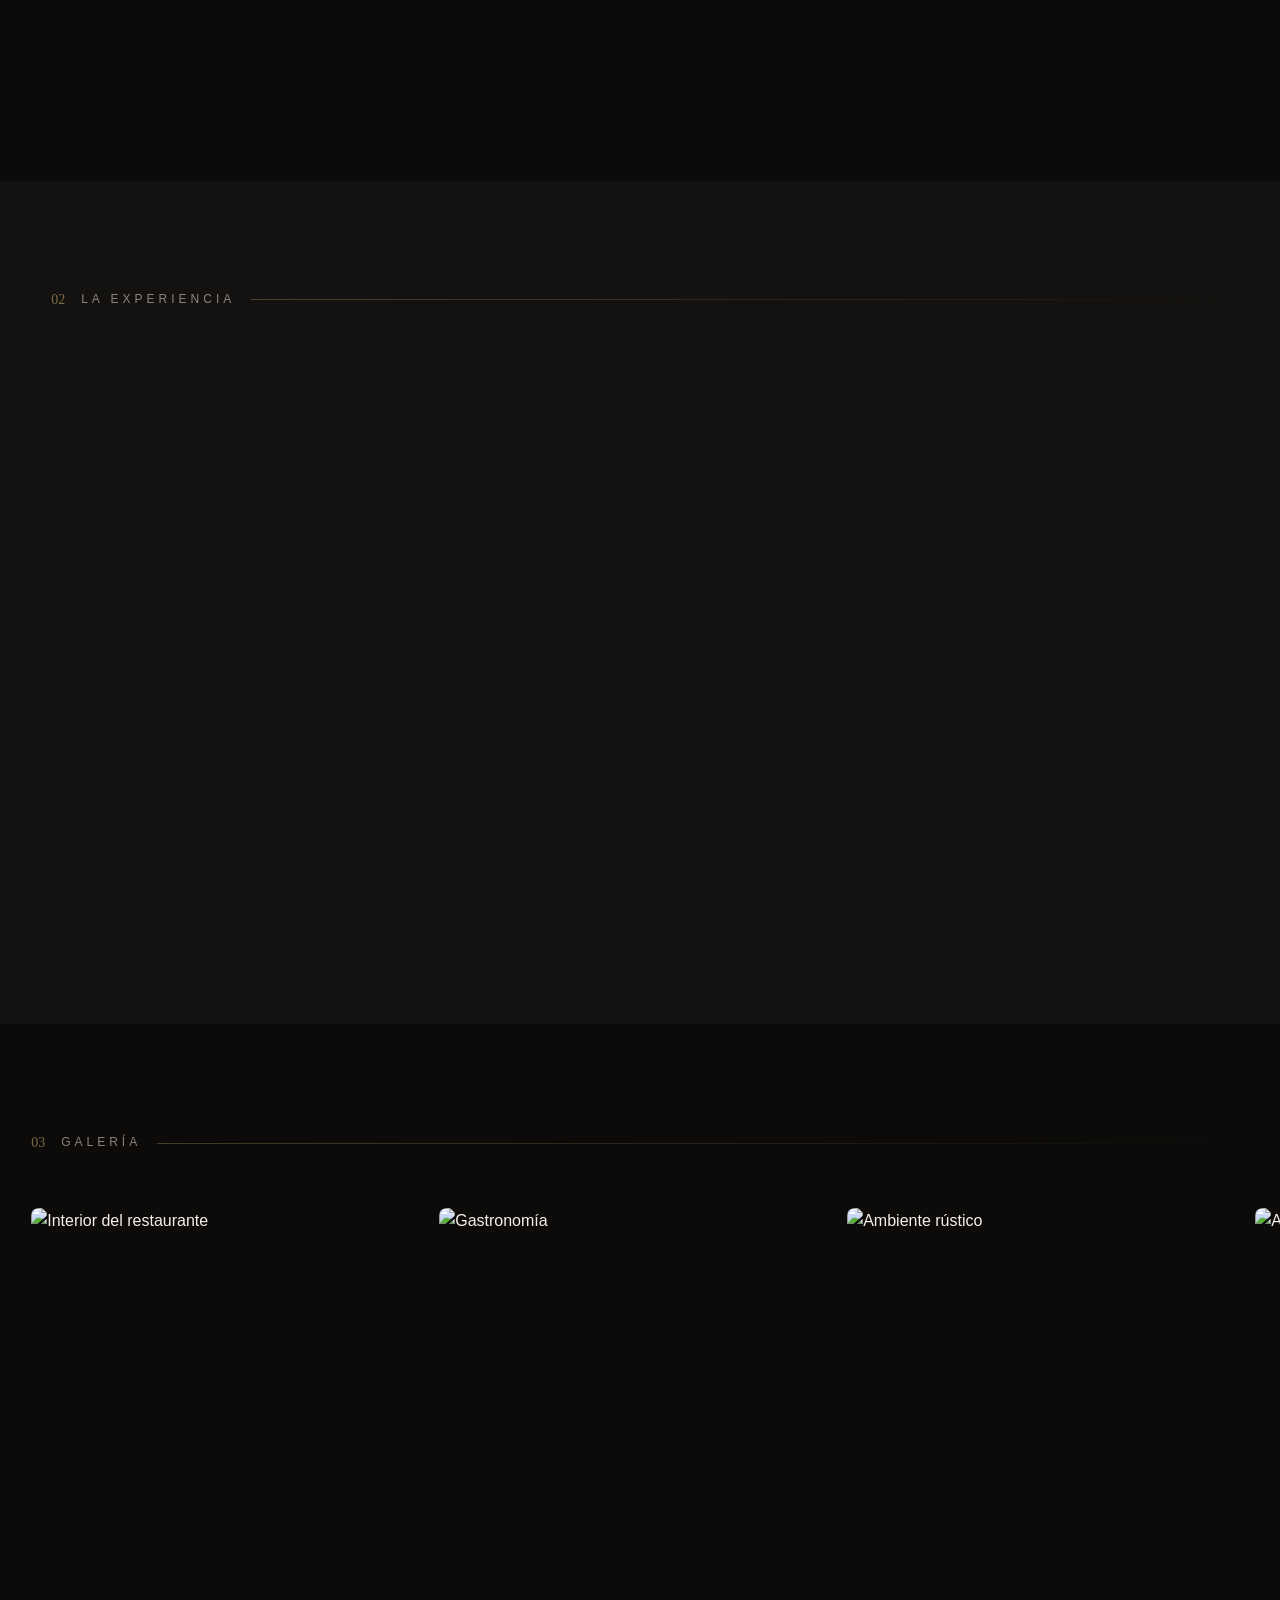
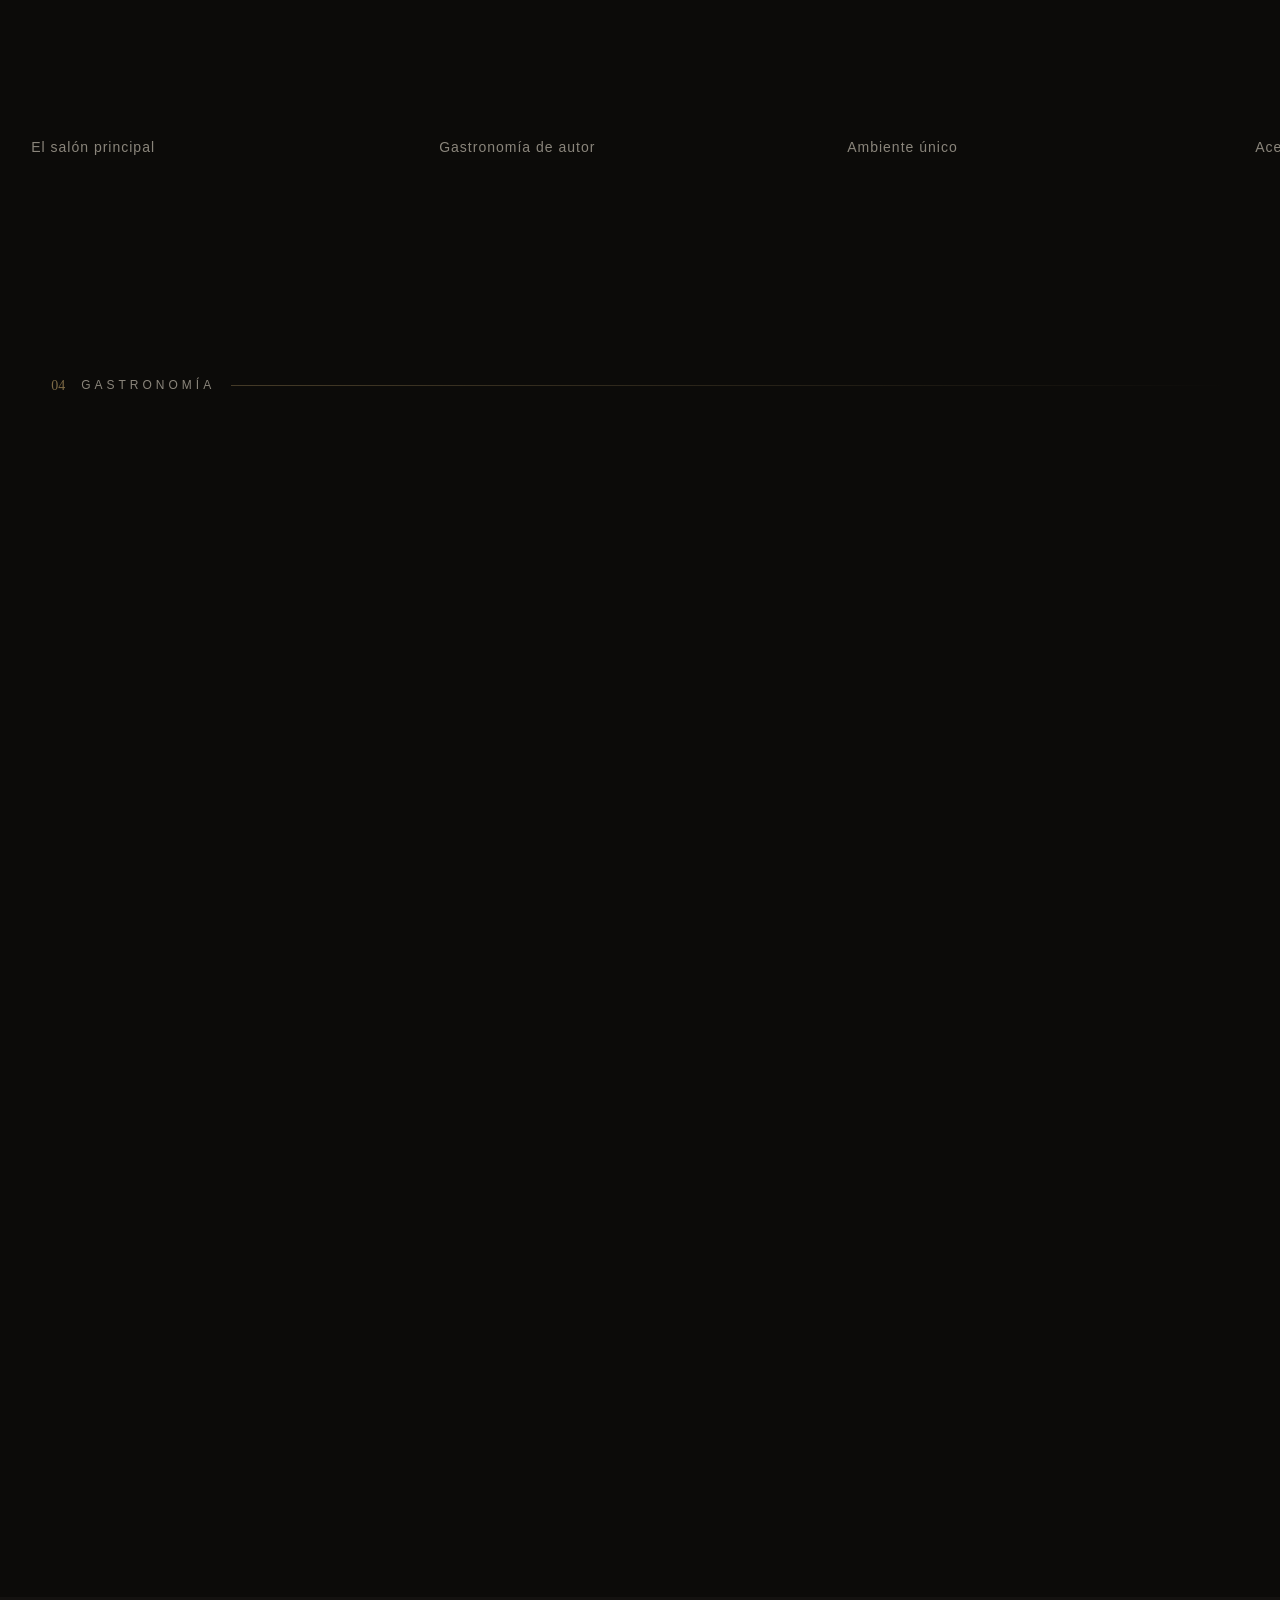
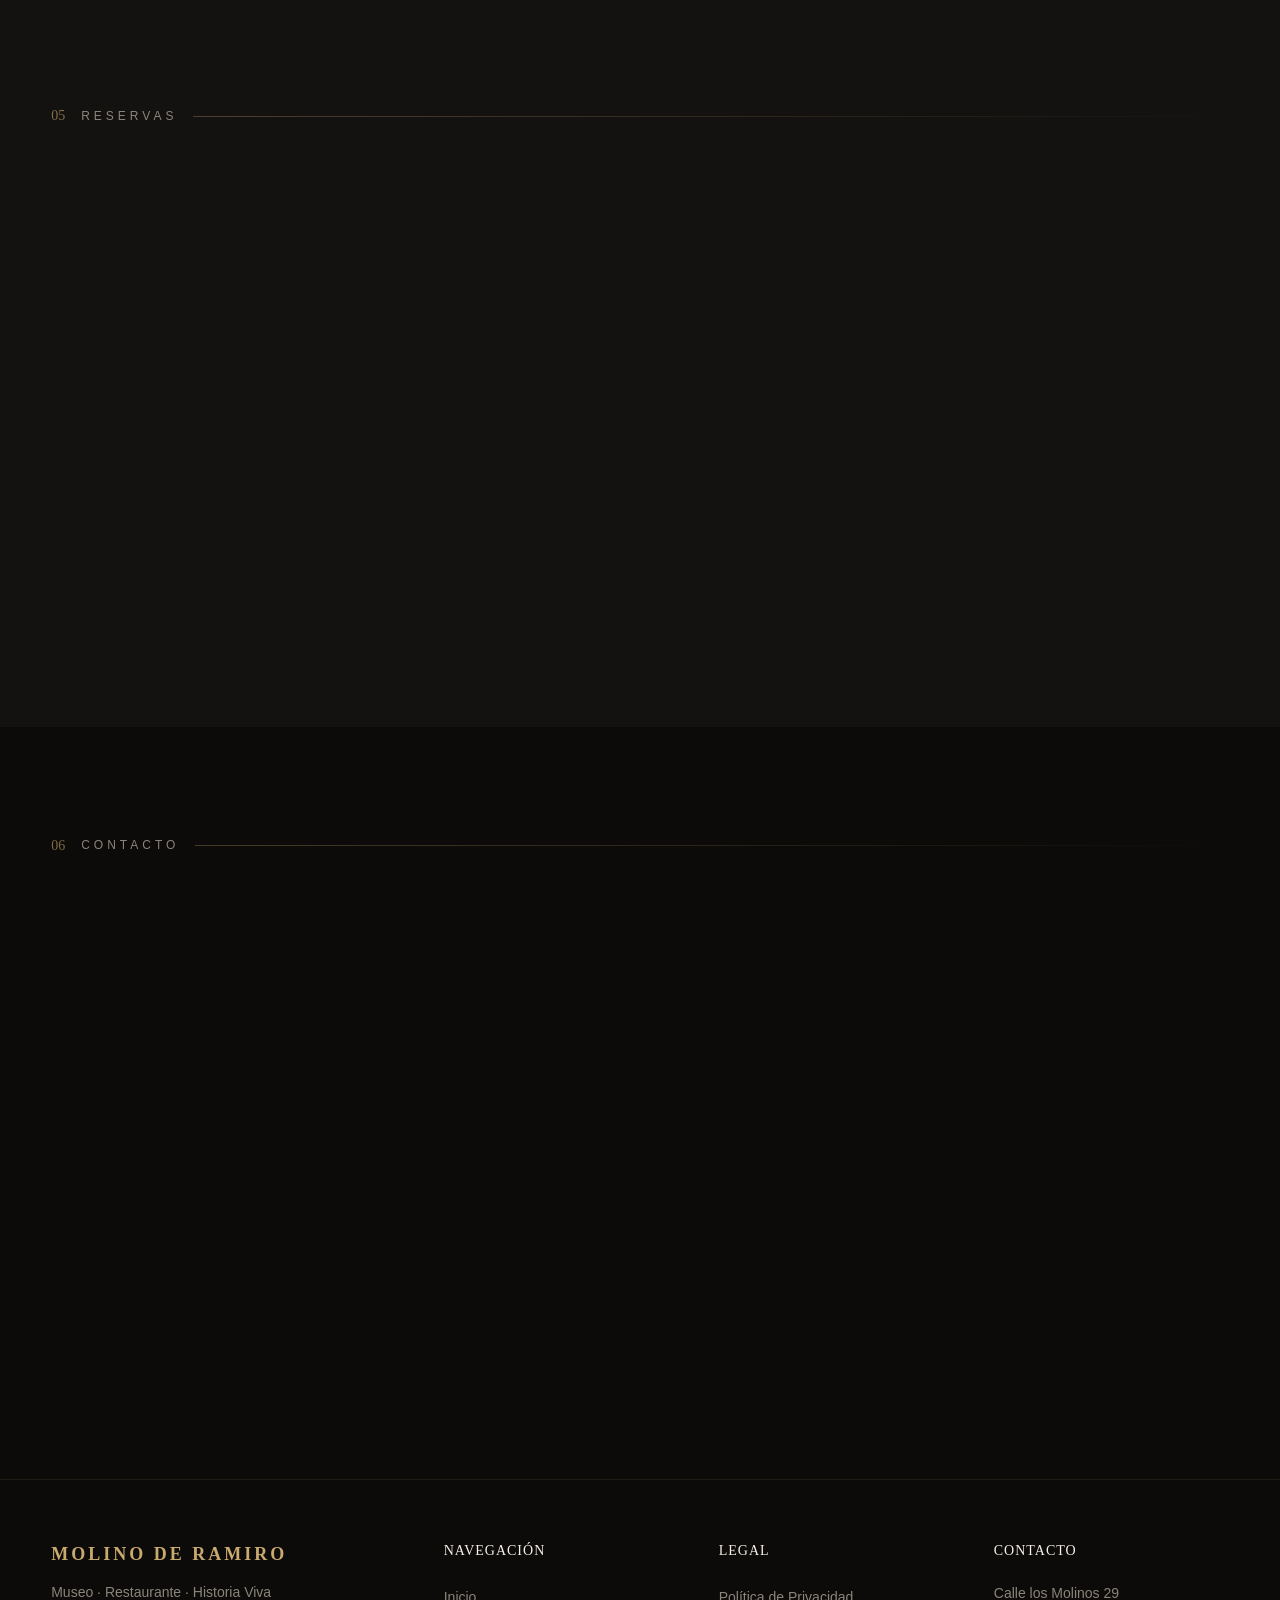
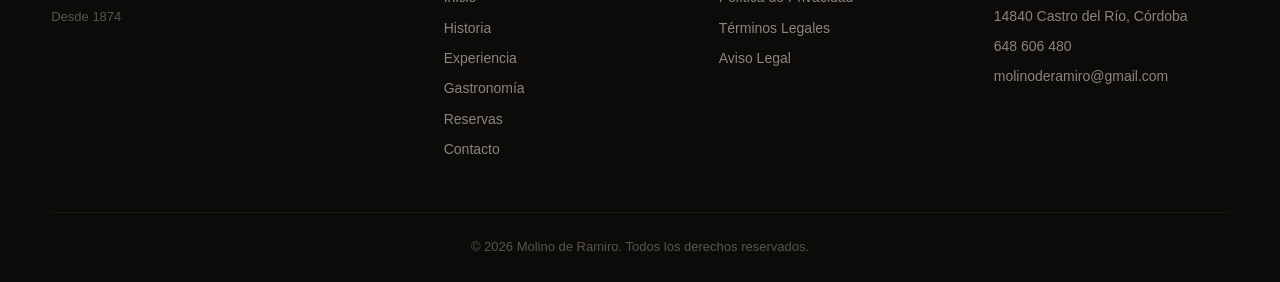
==== commit 285d9001: "Add files via upload" ====
--- a/index.html
+++ b/index.html
@@ -13,7 +13,7 @@
     <link href="https://fonts.googleapis.com/css2?family=Playfair+Display:ital,wght@0,400;0,500;0,600;0,700;1,400;1,500&family=DM+Sans:ital,opsz,wght@0,9..40,300;0,9..40,400;0,9..40,500;0,9..40,600;0,9..40,700;1,9..40,300;1,9..40,400&display=swap" rel="stylesheet">
 
     <!-- Styles -->
-    <link rel="stylesheet" href="css/styles.css">
+    <link rel="stylesheet" href="styles.css">
 </head>
 <body>
 
--- a/styles.css
+++ b/styles.css
@@ -0,0 +1,1447 @@
+/* ═══════════════════════════════════════════════════════
+   MOLINO DE RAMIRO — Styles
+   Dark & Elegant | Gold & Cream Accents | 1874 Heritage
+   ═══════════════════════════════════════════════════════ */
+
+/* ─── CSS Custom Properties ─────────────────────────── */
+:root {
+    --bg:           #0C0B09;
+    --bg-alt:       #141210;
+    --bg-card:      #1A1814;
+    --cream:        #F5F0E8;
+    --cream-soft:   #E8E0D4;
+    --gold:         #C8A96E;
+    --gold-light:   #D4BC8B;
+    --gold-dark:    #A08245;
+    --olive:        #5C6B4F;
+    --text:         #F5F0E8;
+    --text-muted:   #8A857B;
+    --text-dark:    #0C0B09;
+
+    --font-display: 'Playfair Display', Georgia, 'Times New Roman', serif;
+    --font-body:    'DM Sans', -apple-system, BlinkMacSystemFont, 'Segoe UI', sans-serif;
+
+    --nav-height: 80px;
+    --container-max: 1340px;
+    --section-pad: clamp(80px, 12vh, 160px);
+}
+
+/* ─── Reset & Base ──────────────────────────────────── */
+*, *::before, *::after {
+    margin: 0;
+    padding: 0;
+    box-sizing: border-box;
+}
+
+html {
+    scroll-behavior: smooth;
+    -webkit-font-smoothing: antialiased;
+    -moz-osx-font-smoothing: grayscale;
+}
+
+body {
+    font-family: var(--font-body);
+    background-color: var(--bg);
+    color: var(--text);
+    overflow-x: hidden;
+    line-height: 1.6;
+    font-weight: 300;
+}
+
+a {
+    color: inherit;
+    text-decoration: none;
+    transition: color 0.3s ease;
+}
+
+a:hover {
+    color: var(--gold);
+}
+
+img {
+    max-width: 100%;
+    height: auto;
+    display: block;
+}
+
+::selection {
+    background: var(--gold);
+    color: var(--bg);
+}
+
+.container {
+    max-width: var(--container-max);
+    margin: 0 auto;
+    padding: 0 clamp(20px, 4vw, 60px);
+}
+
+.section {
+    padding: var(--section-pad) 0;
+    position: relative;
+}
+
+/* ─── Preloader ─────────────────────────────────────── */
+#preloader {
+    position: fixed;
+    inset: 0;
+    z-index: 10000;
+    background: var(--bg);
+    display: flex;
+    align-items: center;
+    justify-content: center;
+    transition: opacity 0.6s ease, visibility 0.6s ease;
+}
+
+#preloader.loaded {
+    opacity: 0;
+    visibility: hidden;
+    pointer-events: none;
+}
+
+.preloader-inner {
+    text-align: center;
+}
+
+.mill-wheel-svg {
+    animation: spinWheel 3s linear infinite;
+    margin-bottom: 24px;
+}
+
+@keyframes spinWheel {
+    from { transform: rotate(0deg); }
+    to   { transform: rotate(360deg); }
+}
+
+.preloader-text {
+    font-family: var(--font-display);
+    font-size: 14px;
+    letter-spacing: 6px;
+    color: var(--gold);
+    opacity: 0;
+    animation: fadeInText 1s ease 0.5s forwards;
+}
+
+@keyframes fadeInText {
+    to { opacity: 1; }
+}
+
+/* ─── Custom Cursor ─────────────────────────────────── */
+.cursor-dot,
+.cursor-outline {
+    position: fixed;
+    top: 0;
+    left: 0;
+    pointer-events: none;
+    z-index: 9999;
+    border-radius: 50%;
+    transform: translate(-50%, -50%);
+    will-change: transform;
+}
+
+.cursor-dot {
+    width: 6px;
+    height: 6px;
+    background: var(--gold);
+}
+
+.cursor-outline {
+    width: 36px;
+    height: 36px;
+    border: 1px solid rgba(200, 169, 110, 0.4);
+    transition: width 0.3s ease, height 0.3s ease, border-color 0.3s ease;
+}
+
+.cursor-outline.hovered {
+    width: 56px;
+    height: 56px;
+    border-color: var(--gold);
+}
+
+@media (pointer: coarse) {
+    .cursor-dot,
+    .cursor-outline {
+        display: none;
+    }
+}
+
+/* ─── Navigation ────────────────────────────────────── */
+.navbar {
+    position: fixed;
+    top: 0;
+    left: 0;
+    right: 0;
+    z-index: 1000;
+    height: var(--nav-height);
+    display: flex;
+    align-items: center;
+    justify-content: space-between;
+    padding: 0 clamp(20px, 4vw, 60px);
+    transition: background 0.4s ease, box-shadow 0.4s ease, height 0.4s ease;
+}
+
+.navbar.scrolled {
+    background: rgba(12, 11, 9, 0.95);
+    backdrop-filter: blur(20px);
+    -webkit-backdrop-filter: blur(20px);
+    box-shadow: 0 1px 0 rgba(200, 169, 110, 0.1);
+    height: 64px;
+}
+
+.nav-logo {
+    display: flex;
+    align-items: center;
+    gap: 12px;
+}
+
+.logo-text {
+    font-family: var(--font-display);
+    font-size: 16px;
+    font-weight: 600;
+    letter-spacing: 3px;
+    color: var(--gold);
+}
+
+.nav-links {
+    display: flex;
+    gap: 32px;
+}
+
+.nav-link {
+    font-size: 13px;
+    font-weight: 400;
+    letter-spacing: 1.5px;
+    text-transform: uppercase;
+    color: var(--text-muted);
+    position: relative;
+    padding: 4px 0;
+    transition: color 0.3s ease;
+}
+
+.nav-link::after {
+    content: '';
+    position: absolute;
+    bottom: 0;
+    left: 0;
+    width: 0;
+    height: 1px;
+    background: var(--gold);
+    transition: width 0.4s cubic-bezier(0.25, 0.46, 0.45, 0.94);
+}
+
+.nav-link:hover {
+    color: var(--cream);
+}
+
+.nav-link:hover::after {
+    width: 100%;
+}
+
+.nav-actions {
+    display: flex;
+    align-items: center;
+    gap: 16px;
+}
+
+.lang-toggle {
+    background: none;
+    border: 1px solid rgba(200, 169, 110, 0.3);
+    color: var(--text-muted);
+    font-family: var(--font-body);
+    font-size: 12px;
+    letter-spacing: 2px;
+    padding: 6px 14px;
+    border-radius: 4px;
+    cursor: pointer;
+    transition: all 0.3s ease;
+    display: flex;
+    align-items: center;
+    gap: 4px;
+}
+
+.lang-toggle:hover {
+    border-color: var(--gold);
+    color: var(--gold);
+}
+
+.lang-current {
+    color: var(--gold);
+    font-weight: 600;
+}
+
+.lang-divider {
+    opacity: 0.4;
+}
+
+.nav-cta {
+    font-size: 12px;
+    font-weight: 500;
+    letter-spacing: 2px;
+    text-transform: uppercase;
+    color: var(--bg);
+    background: var(--gold);
+    padding: 10px 24px;
+    border-radius: 4px;
+    transition: all 0.3s ease;
+}
+
+.nav-cta:hover {
+    background: var(--gold-light);
+    color: var(--bg);
+    transform: translateY(-1px);
+}
+
+/* Hamburger */
+.hamburger {
+    display: none;
+    flex-direction: column;
+    gap: 6px;
+    background: none;
+    border: none;
+    cursor: pointer;
+    padding: 4px;
+    z-index: 1001;
+}
+
+.hamburger span {
+    display: block;
+    width: 24px;
+    height: 1.5px;
+    background: var(--cream);
+    transition: all 0.4s cubic-bezier(0.23, 1, 0.32, 1);
+    transform-origin: center;
+}
+
+.hamburger.active span:nth-child(1) {
+    transform: rotate(45deg) translate(5px, 5px);
+}
+
+.hamburger.active span:nth-child(2) {
+    opacity: 0;
+    transform: scaleX(0);
+}
+
+.hamburger.active span:nth-child(3) {
+    transform: rotate(-45deg) translate(5px, -5px);
+}
+
+/* Mobile Menu */
+.mobile-menu {
+    position: fixed;
+    inset: 0;
+    z-index: 999;
+    background: rgba(12, 11, 9, 0.98);
+    backdrop-filter: blur(30px);
+    display: flex;
+    align-items: center;
+    justify-content: center;
+    opacity: 0;
+    visibility: hidden;
+    transition: all 0.5s cubic-bezier(0.23, 1, 0.32, 1);
+}
+
+.mobile-menu.active {
+    opacity: 1;
+    visibility: visible;
+}
+
+.mobile-menu-inner {
+    display: flex;
+    flex-direction: column;
+    align-items: center;
+    gap: 24px;
+}
+
+.mobile-link {
+    font-family: var(--font-display);
+    font-size: clamp(28px, 5vw, 42px);
+    font-weight: 400;
+    color: var(--cream);
+    opacity: 0;
+    transform: translateY(30px);
+    transition: all 0.4s ease;
+}
+
+.mobile-menu.active .mobile-link {
+    opacity: 1;
+    transform: translateY(0);
+}
+
+.mobile-menu.active .mobile-link:nth-child(1) { transition-delay: 0.1s; }
+.mobile-menu.active .mobile-link:nth-child(2) { transition-delay: 0.15s; }
+.mobile-menu.active .mobile-link:nth-child(3) { transition-delay: 0.2s; }
+.mobile-menu.active .mobile-link:nth-child(4) { transition-delay: 0.25s; }
+.mobile-menu.active .mobile-link:nth-child(5) { transition-delay: 0.3s; }
+.mobile-menu.active .mobile-link:nth-child(6) { transition-delay: 0.35s; }
+
+.mobile-link:hover {
+    color: var(--gold);
+}
+
+/* ─── Hero Section ──────────────────────────────────── */
+.hero-section {
+    position: relative;
+    height: 100vh;
+    min-height: 600px;
+    display: flex;
+    align-items: center;
+    justify-content: center;
+    overflow: hidden;
+}
+
+#heroCanvas {
+    position: absolute;
+    inset: 0;
+    width: 100%;
+    height: 100%;
+    z-index: 0;
+}
+
+.hero-overlay {
+    position: absolute;
+    inset: 0;
+    background: radial-gradient(ellipse at center, transparent 0%, rgba(12,11,9,0.4) 70%, rgba(12,11,9,0.8) 100%);
+    z-index: 1;
+    pointer-events: none;
+}
+
+.hero-content {
+    position: relative;
+    z-index: 2;
+    text-align: center;
+    padding: 0 20px;
+}
+
+.hero-subtitle-wrap {
+    overflow: hidden;
+    margin-bottom: 16px;
+}
+
+.hero-subtitle {
+    display: inline-block;
+    font-family: var(--font-body);
+    font-size: 14px;
+    font-weight: 400;
+    letter-spacing: 6px;
+    text-transform: uppercase;
+    color: var(--gold);
+    opacity: 0;
+    transform: translateY(100%);
+}
+
+.hero-title {
+    font-family: var(--font-display);
+    font-size: clamp(48px, 10vw, 120px);
+    font-weight: 400;
+    line-height: 1.05;
+    letter-spacing: -1px;
+    color: var(--cream);
+    margin-bottom: 24px;
+}
+
+.title-line {
+    display: block;
+    overflow: hidden;
+}
+
+.title-line-inner {
+    display: block;
+    transform: translateY(110%);
+}
+
+.hero-tagline-wrap {
+    overflow: hidden;
+    margin-bottom: 40px;
+}
+
+.hero-tagline {
+    font-family: var(--font-body);
+    font-size: clamp(14px, 2vw, 18px);
+    font-weight: 300;
+    letter-spacing: 4px;
+    color: var(--text-muted);
+    opacity: 0;
+    transform: translateY(100%);
+}
+
+.hero-cta-wrap {
+    overflow: hidden;
+}
+
+.hero-cta {
+    opacity: 0;
+    transform: translateY(30px);
+}
+
+/* Primary Button */
+.btn-primary {
+    display: inline-flex;
+    align-items: center;
+    gap: 12px;
+    font-family: var(--font-body);
+    font-size: 13px;
+    font-weight: 500;
+    letter-spacing: 3px;
+    text-transform: uppercase;
+    color: var(--bg);
+    background: var(--gold);
+    padding: 16px 40px;
+    border: none;
+    border-radius: 4px;
+    cursor: pointer;
+    transition: all 0.4s cubic-bezier(0.23, 1, 0.32, 1);
+    position: relative;
+    overflow: hidden;
+}
+
+.btn-primary::before {
+    content: '';
+    position: absolute;
+    inset: 0;
+    background: var(--gold-light);
+    transform: scaleX(0);
+    transform-origin: right;
+    transition: transform 0.5s cubic-bezier(0.23, 1, 0.32, 1);
+    z-index: 0;
+}
+
+.btn-primary:hover::before {
+    transform: scaleX(1);
+    transform-origin: left;
+}
+
+.btn-primary span,
+.btn-primary svg {
+    position: relative;
+    z-index: 1;
+}
+
+.btn-primary:hover {
+    color: var(--bg);
+    transform: translateY(-2px);
+    box-shadow: 0 8px 30px rgba(200, 169, 110, 0.3);
+}
+
+/* Scroll Indicator */
+.scroll-indicator {
+    position: absolute;
+    bottom: 40px;
+    left: 50%;
+    transform: translateX(-50%);
+    z-index: 2;
+    display: flex;
+    flex-direction: column;
+    align-items: center;
+    gap: 12px;
+    opacity: 0;
+}
+
+.scroll-text {
+    font-size: 11px;
+    font-weight: 400;
+    letter-spacing: 4px;
+    text-transform: uppercase;
+    color: var(--text-muted);
+}
+
+.scroll-line {
+    width: 1px;
+    height: 60px;
+    background: linear-gradient(to bottom, var(--gold), transparent);
+    animation: scrollPulse 2s ease-in-out infinite;
+}
+
+@keyframes scrollPulse {
+    0%, 100% { opacity: 1; transform: scaleY(1); }
+    50%      { opacity: 0.3; transform: scaleY(0.6); }
+}
+
+/* ─── Marquee ───────────────────────────────────────── */
+.marquee-section {
+    padding: 24px 0;
+    border-top: 1px solid rgba(200, 169, 110, 0.1);
+    border-bottom: 1px solid rgba(200, 169, 110, 0.1);
+    overflow: hidden;
+}
+
+.marquee-track {
+    display: flex;
+    width: max-content;
+}
+
+.marquee-content {
+    display: flex;
+    align-items: center;
+    gap: 24px;
+    animation: marqueeScroll 30s linear infinite;
+    white-space: nowrap;
+}
+
+.marquee-content span {
+    font-family: var(--font-display);
+    font-size: clamp(14px, 2vw, 18px);
+    font-weight: 400;
+    letter-spacing: 3px;
+    text-transform: uppercase;
+    color: var(--text-muted);
+}
+
+.marquee-dot {
+    color: var(--gold) !important;
+    font-size: 24px !important;
+}
+
+@keyframes marqueeScroll {
+    from { transform: translateX(0); }
+    to   { transform: translateX(-50%); }
+}
+
+/* ─── Section Headers ───────────────────────────────── */
+.section-header {
+    display: flex;
+    align-items: center;
+    gap: 16px;
+    margin-bottom: clamp(40px, 6vh, 80px);
+}
+
+.section-number {
+    font-family: var(--font-display);
+    font-size: 14px;
+    font-weight: 400;
+    color: var(--gold);
+    opacity: 0.6;
+}
+
+.section-label {
+    font-size: 12px;
+    font-weight: 500;
+    letter-spacing: 4px;
+    text-transform: uppercase;
+    color: var(--text-muted);
+}
+
+.section-line {
+    flex: 1;
+    height: 1px;
+    background: linear-gradient(to right, rgba(200,169,110,0.3), transparent);
+}
+
+.section-title {
+    font-family: var(--font-display);
+    font-size: clamp(32px, 5vw, 56px);
+    font-weight: 400;
+    line-height: 1.15;
+    color: var(--cream);
+    margin-bottom: clamp(40px, 6vh, 80px);
+}
+
+/* ─── Historia Section ──────────────────────────────── */
+.section-historia {
+    overflow: hidden;
+}
+
+.floating-year {
+    position: absolute;
+    top: 50%;
+    right: -5%;
+    transform: translateY(-50%);
+    font-family: var(--font-display);
+    font-size: clamp(120px, 20vw, 300px);
+    font-weight: 700;
+    color: rgba(200, 169, 110, 0.04);
+    line-height: 1;
+    pointer-events: none;
+    user-select: none;
+    z-index: 0;
+}
+
+.historia-grid {
+    display: grid;
+    grid-template-columns: 1fr 1fr;
+    gap: clamp(40px, 6vw, 100px);
+    align-items: center;
+    position: relative;
+    z-index: 1;
+}
+
+.historia-text h2 {
+    font-family: var(--font-display);
+    font-size: clamp(28px, 4vw, 48px);
+    font-weight: 400;
+    line-height: 1.2;
+    color: var(--cream);
+    margin-bottom: 24px;
+}
+
+.historia-desc {
+    font-size: 16px;
+    line-height: 1.8;
+    color: var(--text-muted);
+    margin-bottom: 48px;
+}
+
+.historia-stats {
+    display: flex;
+    gap: 40px;
+}
+
+.stat {
+    display: flex;
+    flex-direction: column;
+    gap: 4px;
+}
+
+.stat-number {
+    font-family: var(--font-display);
+    font-size: clamp(28px, 3vw, 42px);
+    font-weight: 600;
+    color: var(--gold);
+    line-height: 1;
+}
+
+.stat-suffix {
+    font-family: var(--font-display);
+    font-size: clamp(18px, 2vw, 28px);
+    color: var(--gold);
+}
+
+.stat-label {
+    font-size: 12px;
+    letter-spacing: 1px;
+    color: var(--text-muted);
+    text-transform: uppercase;
+}
+
+.historia-visual {
+    position: relative;
+}
+
+.img-reveal {
+    position: relative;
+    overflow: hidden;
+    border-radius: 8px;
+}
+
+.img-reveal::after {
+    content: '';
+    position: absolute;
+    inset: 0;
+    background: var(--bg);
+    transform-origin: right;
+    z-index: 1;
+}
+
+.img-reveal img {
+    width: 100%;
+    height: 500px;
+    object-fit: cover;
+    transform: scale(1.15);
+    transition: transform 1.2s cubic-bezier(0.23, 1, 0.32, 1);
+}
+
+.img-reveal.revealed img {
+    transform: scale(1);
+}
+
+/* ─── Experiencia / Pillars Section ─────────────────── */
+.section-experiencia {
+    background: var(--bg-alt);
+}
+
+.pillars-grid {
+    display: grid;
+    grid-template-columns: repeat(3, 1fr);
+    gap: 32px;
+}
+
+.pillar-card {
+    background: var(--bg-card);
+    border: 1px solid rgba(200, 169, 110, 0.08);
+    border-radius: 12px;
+    padding: clamp(32px, 4vw, 48px);
+    position: relative;
+    overflow: hidden;
+    transition: all 0.5s cubic-bezier(0.23, 1, 0.32, 1);
+    transform-style: preserve-3d;
+    perspective: 1000px;
+}
+
+.pillar-card::before {
+    content: '';
+    position: absolute;
+    top: 0;
+    left: 0;
+    right: 0;
+    height: 2px;
+    background: linear-gradient(to right, transparent, var(--gold), transparent);
+    opacity: 0;
+    transition: opacity 0.5s ease;
+}
+
+.pillar-card:hover {
+    border-color: rgba(200, 169, 110, 0.2);
+    transform: translateY(-8px);
+    box-shadow: 0 20px 60px rgba(0,0,0,0.3);
+}
+
+.pillar-card:hover::before {
+    opacity: 1;
+}
+
+.pillar-icon-wrap {
+    width: 64px;
+    height: 64px;
+    margin-bottom: 24px;
+}
+
+.pillar-icon {
+    width: 100%;
+    height: 100%;
+    transition: transform 0.8s cubic-bezier(0.23, 1, 0.32, 1);
+}
+
+.pillar-card:hover .pillar-icon {
+    transform: rotate(180deg);
+}
+
+.pillar-card h3 {
+    font-family: var(--font-display);
+    font-size: 24px;
+    font-weight: 500;
+    color: var(--cream);
+    margin-bottom: 16px;
+}
+
+.pillar-card p {
+    font-size: 15px;
+    line-height: 1.7;
+    color: var(--text-muted);
+}
+
+.pillar-number {
+    position: absolute;
+    bottom: 20px;
+    right: 24px;
+    font-family: var(--font-display);
+    font-size: 48px;
+    font-weight: 700;
+    color: rgba(200, 169, 110, 0.06);
+    line-height: 1;
+}
+
+/* ─── Gallery Section ───────────────────────────────── */
+.section-gallery {
+    overflow: hidden;
+    padding-bottom: 0;
+}
+
+.gallery-horizontal {
+    display: flex;
+    gap: 24px;
+    padding: 0 clamp(20px, 4vw, 60px) var(--section-pad);
+    width: max-content;
+}
+
+.gallery-item {
+    width: clamp(280px, 30vw, 420px);
+    flex-shrink: 0;
+}
+
+.gallery-img-wrap {
+    position: relative;
+    overflow: hidden;
+    border-radius: 8px;
+    aspect-ratio: 3/4;
+}
+
+.gallery-img-wrap img {
+    width: 100%;
+    height: 100%;
+    object-fit: cover;
+    transition: transform 0.8s cubic-bezier(0.23, 1, 0.32, 1);
+}
+
+.gallery-item:hover .gallery-img-wrap img {
+    transform: scale(1.08);
+}
+
+.gallery-caption {
+    display: block;
+    margin-top: 16px;
+    font-size: 14px;
+    font-weight: 400;
+    letter-spacing: 1px;
+    color: var(--text-muted);
+}
+
+/* ─── Gastronomía Section ───────────────────────────── */
+.gastro-grid {
+    display: grid;
+    grid-template-columns: 1fr 1fr;
+    gap: clamp(40px, 6vw, 100px);
+    align-items: start;
+}
+
+.gastro-text h2 {
+    font-family: var(--font-display);
+    font-size: clamp(28px, 4vw, 48px);
+    font-weight: 400;
+    line-height: 1.2;
+    color: var(--cream);
+    margin-bottom: 24px;
+}
+
+.gastro-text > p {
+    font-size: 16px;
+    line-height: 1.8;
+    color: var(--text-muted);
+    margin-bottom: 40px;
+}
+
+.gastro-features {
+    display: flex;
+    flex-direction: column;
+    gap: 16px;
+}
+
+.gastro-feature {
+    display: flex;
+    align-items: center;
+    gap: 16px;
+    font-size: 15px;
+    color: var(--cream-soft);
+}
+
+.feature-icon {
+    color: var(--gold);
+    font-size: 10px;
+}
+
+.gastro-images {
+    display: grid;
+    grid-template-columns: 1fr 1fr;
+    gap: 24px;
+}
+
+.gastro-img {
+    overflow: hidden;
+    border-radius: 8px;
+}
+
+.gastro-img-1 {
+    grid-column: 1 / -1;
+}
+
+.gastro-img img {
+    width: 100%;
+    height: 300px;
+    object-fit: cover;
+    transition: transform 0.8s cubic-bezier(0.23, 1, 0.32, 1);
+}
+
+.gastro-img-1 img {
+    height: 400px;
+}
+
+.gastro-img:hover img {
+    transform: scale(1.05);
+}
+
+/* ─── Quote Section ─────────────────────────────────── */
+.section-quote {
+    text-align: center;
+    padding: clamp(60px, 10vh, 120px) 0;
+}
+
+.big-quote {
+    font-family: var(--font-display);
+    font-size: clamp(24px, 4vw, 48px);
+    font-weight: 400;
+    font-style: italic;
+    line-height: 1.4;
+    color: var(--gold);
+    max-width: 900px;
+    margin: 0 auto;
+}
+
+/* ─── Reservas Section ──────────────────────────────── */
+.section-reservas {
+    background: var(--bg-alt);
+}
+
+.reservas-grid {
+    display: grid;
+    grid-template-columns: 1fr 1.2fr;
+    gap: clamp(40px, 6vw, 100px);
+    align-items: start;
+}
+
+.reservas-info h2 {
+    font-family: var(--font-display);
+    font-size: clamp(28px, 4vw, 48px);
+    font-weight: 400;
+    line-height: 1.2;
+    color: var(--cream);
+    margin-bottom: 20px;
+}
+
+.reservas-info > p {
+    font-size: 16px;
+    line-height: 1.8;
+    color: var(--text-muted);
+    margin-bottom: 32px;
+}
+
+.reservas-contact {
+    display: flex;
+    flex-direction: column;
+    gap: 16px;
+}
+
+.contact-item {
+    display: flex;
+    align-items: center;
+    gap: 12px;
+    color: var(--cream-soft);
+    font-size: 15px;
+}
+
+.contact-item a:hover {
+    color: var(--gold);
+}
+
+/* Form Styles */
+.reservas-form {
+    position: relative;
+}
+
+.form-row {
+    margin-bottom: 28px;
+}
+
+.form-row-2 {
+    display: grid;
+    grid-template-columns: 1fr 1fr;
+    gap: 24px;
+}
+
+.form-row-3 {
+    display: grid;
+    grid-template-columns: 1fr 1fr 1fr;
+    gap: 24px;
+}
+
+.form-group {
+    position: relative;
+}
+
+.form-group input,
+.form-group select,
+.form-group textarea {
+    width: 100%;
+    padding: 16px 0 8px;
+    font-family: var(--font-body);
+    font-size: 16px; /* 16px prevents iOS Safari auto-zoom on focus */
+    font-weight: 300;
+    color: var(--cream);
+    background: transparent;
+    border: none;
+    border-bottom: 1px solid rgba(200, 169, 110, 0.2);
+    outline: none;
+    transition: border-color 0.3s ease;
+    -webkit-appearance: none;
+    appearance: none;
+}
+
+.form-group select {
+    cursor: pointer;
+    background-image: url("data:image/svg+xml,%3Csvg xmlns='http://www.w3.org/2000/svg' width='12' height='12' viewBox='0 0 24 24' fill='none' stroke='%23C8A96E' stroke-width='2'%3E%3Cpolyline points='6 9 12 15 18 9'%3E%3C/polyline%3E%3C/svg%3E");
+    background-repeat: no-repeat;
+    background-position: right 4px center;
+    padding-right: 24px;
+}
+
+.form-group select option {
+    background: var(--bg-card);
+    color: var(--cream);
+}
+
+.form-group textarea {
+    resize: vertical;
+    min-height: 80px;
+}
+
+.form-group label {
+    position: absolute;
+    top: 16px;
+    left: 0;
+    font-size: 14px;
+    color: var(--text-muted);
+    pointer-events: none;
+    transition: all 0.3s ease;
+}
+
+.form-group input:focus ~ label,
+.form-group input:valid ~ label,
+.form-group select:focus ~ label,
+.form-group select:valid ~ label,
+.form-group textarea:focus ~ label,
+.form-group textarea:valid ~ label,
+.form-group .label-active {
+    top: -2px;
+    font-size: 11px;
+    color: var(--gold);
+    letter-spacing: 1px;
+    text-transform: uppercase;
+}
+
+.form-line {
+    position: absolute;
+    bottom: 0;
+    left: 0;
+    width: 0;
+    height: 1px;
+    background: var(--gold);
+    transition: width 0.4s cubic-bezier(0.23, 1, 0.32, 1);
+}
+
+.form-group input:focus ~ .form-line,
+.form-group select:focus ~ .form-line,
+.form-group textarea:focus ~ .form-line {
+    width: 100%;
+}
+
+.form-row-check {
+    margin-bottom: 32px;
+}
+
+.checkbox-wrap {
+    display: flex;
+    align-items: center;
+    gap: 12px;
+    cursor: pointer;
+    font-size: 14px;
+    color: var(--text-muted);
+}
+
+.checkbox-wrap input[type="checkbox"] {
+    display: none;
+}
+
+.checkmark {
+    width: 20px;
+    height: 20px;
+    border: 1px solid rgba(200, 169, 110, 0.3);
+    border-radius: 4px;
+    flex-shrink: 0;
+    position: relative;
+    transition: all 0.3s ease;
+}
+
+.checkbox-wrap input[type="checkbox"]:checked ~ .checkmark {
+    background: var(--gold);
+    border-color: var(--gold);
+}
+
+.checkbox-wrap input[type="checkbox"]:checked ~ .checkmark::after {
+    content: '';
+    position: absolute;
+    top: 3px;
+    left: 6px;
+    width: 5px;
+    height: 10px;
+    border: solid var(--bg);
+    border-width: 0 2px 2px 0;
+    transform: rotate(45deg);
+}
+
+.checkbox-text a {
+    color: var(--gold);
+    text-decoration: underline;
+}
+
+.btn-submit {
+    width: 100%;
+    justify-content: center;
+}
+
+/* Form Success */
+.form-success {
+    position: absolute;
+    inset: 0;
+    display: flex;
+    flex-direction: column;
+    align-items: center;
+    justify-content: center;
+    gap: 24px;
+    background: var(--bg-alt);
+    opacity: 0;
+    visibility: hidden;
+    transition: all 0.5s ease;
+    text-align: center;
+}
+
+.form-success.visible {
+    opacity: 1;
+    visibility: visible;
+}
+
+.form-success p {
+    font-size: 18px;
+    color: var(--cream);
+    max-width: 400px;
+}
+
+/* ─── Contacto Section ──────────────────────────────── */
+.contacto-grid {
+    display: grid;
+    grid-template-columns: 1fr 1fr;
+    gap: clamp(40px, 6vw, 100px);
+    align-items: start;
+}
+
+.contacto-info h2 {
+    font-family: var(--font-display);
+    font-size: clamp(28px, 4vw, 48px);
+    font-weight: 400;
+    line-height: 1.2;
+    color: var(--cream);
+    margin-bottom: 40px;
+}
+
+.contacto-details {
+    display: flex;
+    flex-direction: column;
+    gap: 32px;
+}
+
+.contacto-item {
+    display: flex;
+    gap: 20px;
+    align-items: flex-start;
+}
+
+.contacto-icon {
+    flex-shrink: 0;
+    width: 48px;
+    height: 48px;
+    border: 1px solid rgba(200, 169, 110, 0.2);
+    border-radius: 50%;
+    display: flex;
+    align-items: center;
+    justify-content: center;
+}
+
+.contacto-item h4 {
+    font-family: var(--font-display);
+    font-size: 16px;
+    font-weight: 500;
+    color: var(--cream);
+    margin-bottom: 4px;
+}
+
+.contacto-item p {
+    font-size: 15px;
+    line-height: 1.6;
+    color: var(--text-muted);
+}
+
+.contacto-map {
+    border-radius: 8px;
+    overflow: hidden;
+    border: 1px solid rgba(200, 169, 110, 0.1);
+}
+
+/* ─── Footer ────────────────────────────────────────── */
+.footer {
+    border-top: 1px solid rgba(200, 169, 110, 0.1);
+    padding: 60px 0 0;
+}
+
+.footer-top {
+    display: grid;
+    grid-template-columns: 1.5fr 1fr 1fr 1fr;
+    gap: 40px;
+    padding-bottom: 48px;
+    border-bottom: 1px solid rgba(200, 169, 110, 0.08);
+}
+
+.footer-logo {
+    font-family: var(--font-display);
+    font-size: 18px;
+    font-weight: 600;
+    letter-spacing: 3px;
+    color: var(--gold);
+    margin-bottom: 12px;
+}
+
+.footer-tagline {
+    font-size: 14px;
+    color: var(--text-muted);
+    margin-bottom: 4px;
+}
+
+.footer-since {
+    font-size: 13px;
+    color: var(--text-muted);
+    opacity: 0.6;
+}
+
+.footer-top h4 {
+    font-family: var(--font-display);
+    font-size: 14px;
+    font-weight: 500;
+    letter-spacing: 1px;
+    text-transform: uppercase;
+    color: var(--cream);
+    margin-bottom: 20px;
+}
+
+.footer-nav a,
+.footer-legal-links a {
+    display: block;
+    font-size: 14px;
+    color: var(--text-muted);
+    padding: 4px 0;
+    transition: color 0.3s ease;
+}
+
+.footer-nav a:hover,
+.footer-legal-links a:hover {
+    color: var(--gold);
+}
+
+.footer-contact p {
+    font-size: 14px;
+    color: var(--text-muted);
+    line-height: 1.6;
+    margin-bottom: 8px;
+}
+
+.footer-contact a:hover {
+    color: var(--gold);
+}
+
+.footer-bottom {
+    padding: 24px 0;
+    text-align: center;
+}
+
+.footer-bottom p {
+    font-size: 13px;
+    color: var(--text-muted);
+    opacity: 0.6;
+}
+
+/* ─── Reveal Animations (initial states, GSAP handles the rest) ── */
+.reveal-text {
+    opacity: 0;
+    transform: translateY(40px);
+}
+
+.reveal-up {
+    opacity: 0;
+    transform: translateY(40px);
+}
+
+/* ─── Responsive ────────────────────────────────────── */
+@media (max-width: 1024px) {
+    .nav-links {
+        display: none;
+    }
+
+    .hamburger {
+        display: flex;
+    }
+
+    .historia-grid,
+    .gastro-grid,
+    .reservas-grid,
+    .contacto-grid {
+        grid-template-columns: 1fr;
+        gap: 48px;
+    }
+
+    .pillars-grid {
+        grid-template-columns: 1fr;
+        gap: 24px;
+    }
+
+    .footer-top {
+        grid-template-columns: 1fr 1fr;
+        gap: 32px;
+    }
+
+    .historia-stats {
+        flex-wrap: wrap;
+    }
+
+    .gastro-images {
+        grid-template-columns: 1fr;
+    }
+
+    .gastro-img img,
+    .gastro-img-1 img {
+        height: 280px;
+    }
+}
+
+@media (max-width: 768px) {
+    :root {
+        --nav-height: 64px;
+    }
+
+    .nav-cta {
+        display: none;
+    }
+
+    .form-row-2,
+    .form-row-3 {
+        grid-template-columns: 1fr;
+        gap: 24px;
+    }
+
+    .footer-top {
+        grid-template-columns: 1fr;
+        gap: 32px;
+    }
+
+    .floating-year {
+        font-size: 80px;
+        right: 10px;
+        opacity: 0.5;
+    }
+
+    .section-gallery {
+        overflow-x: auto;
+        -webkit-overflow-scrolling: touch;
+        scroll-snap-type: x mandatory;
+        scrollbar-width: none; /* Hide scrollbar Firefox */
+    }
+
+    .section-gallery::-webkit-scrollbar {
+        display: none; /* Hide scrollbar Chrome/Safari */
+    }
+
+    .gallery-horizontal {
+        padding-bottom: 30px;
+    }
+
+    .gallery-item {
+        width: 260px;
+        scroll-snap-align: start;
+    }
+
+    .img-reveal img {
+        height: 350px;
+    }
+}
+
+@media (max-width: 480px) {
+    .hero-title {
+        font-size: 40px;
+    }
+
+    .big-quote {
+        font-size: 22px;
+    }
+}
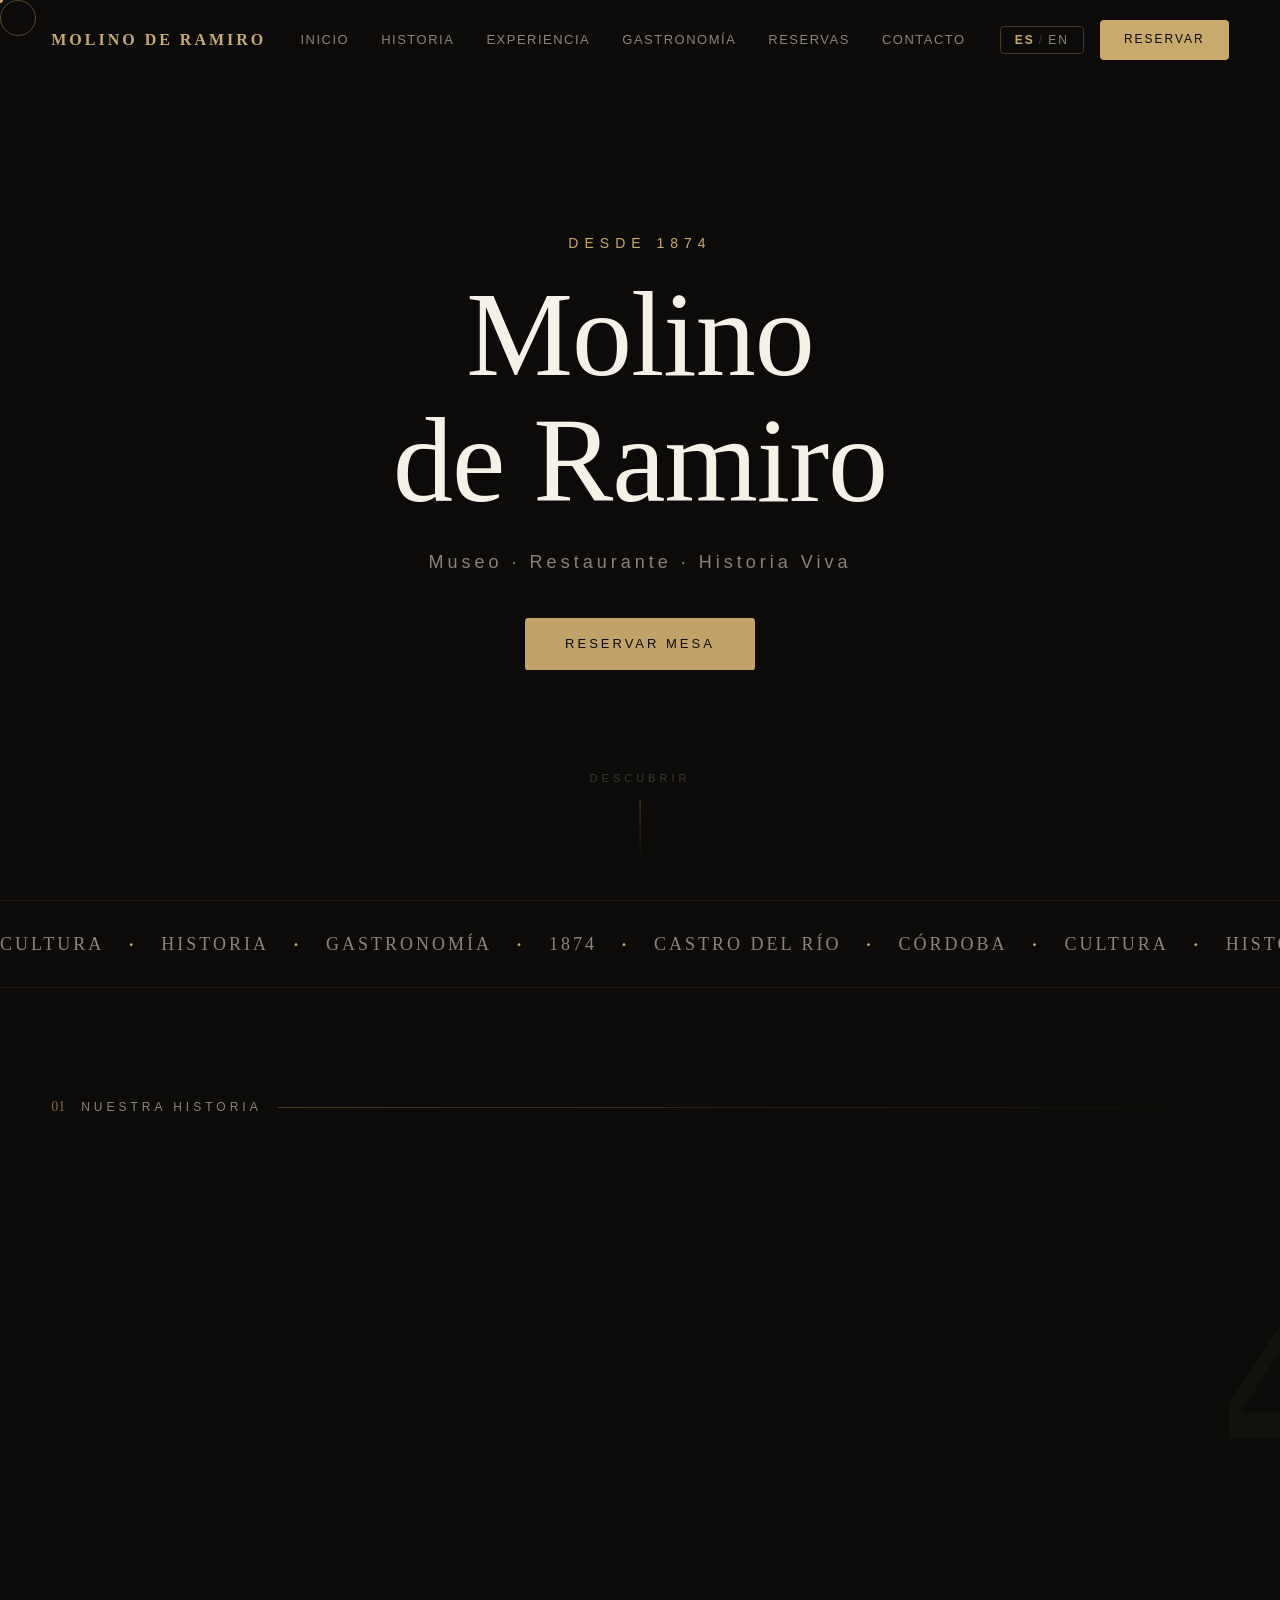
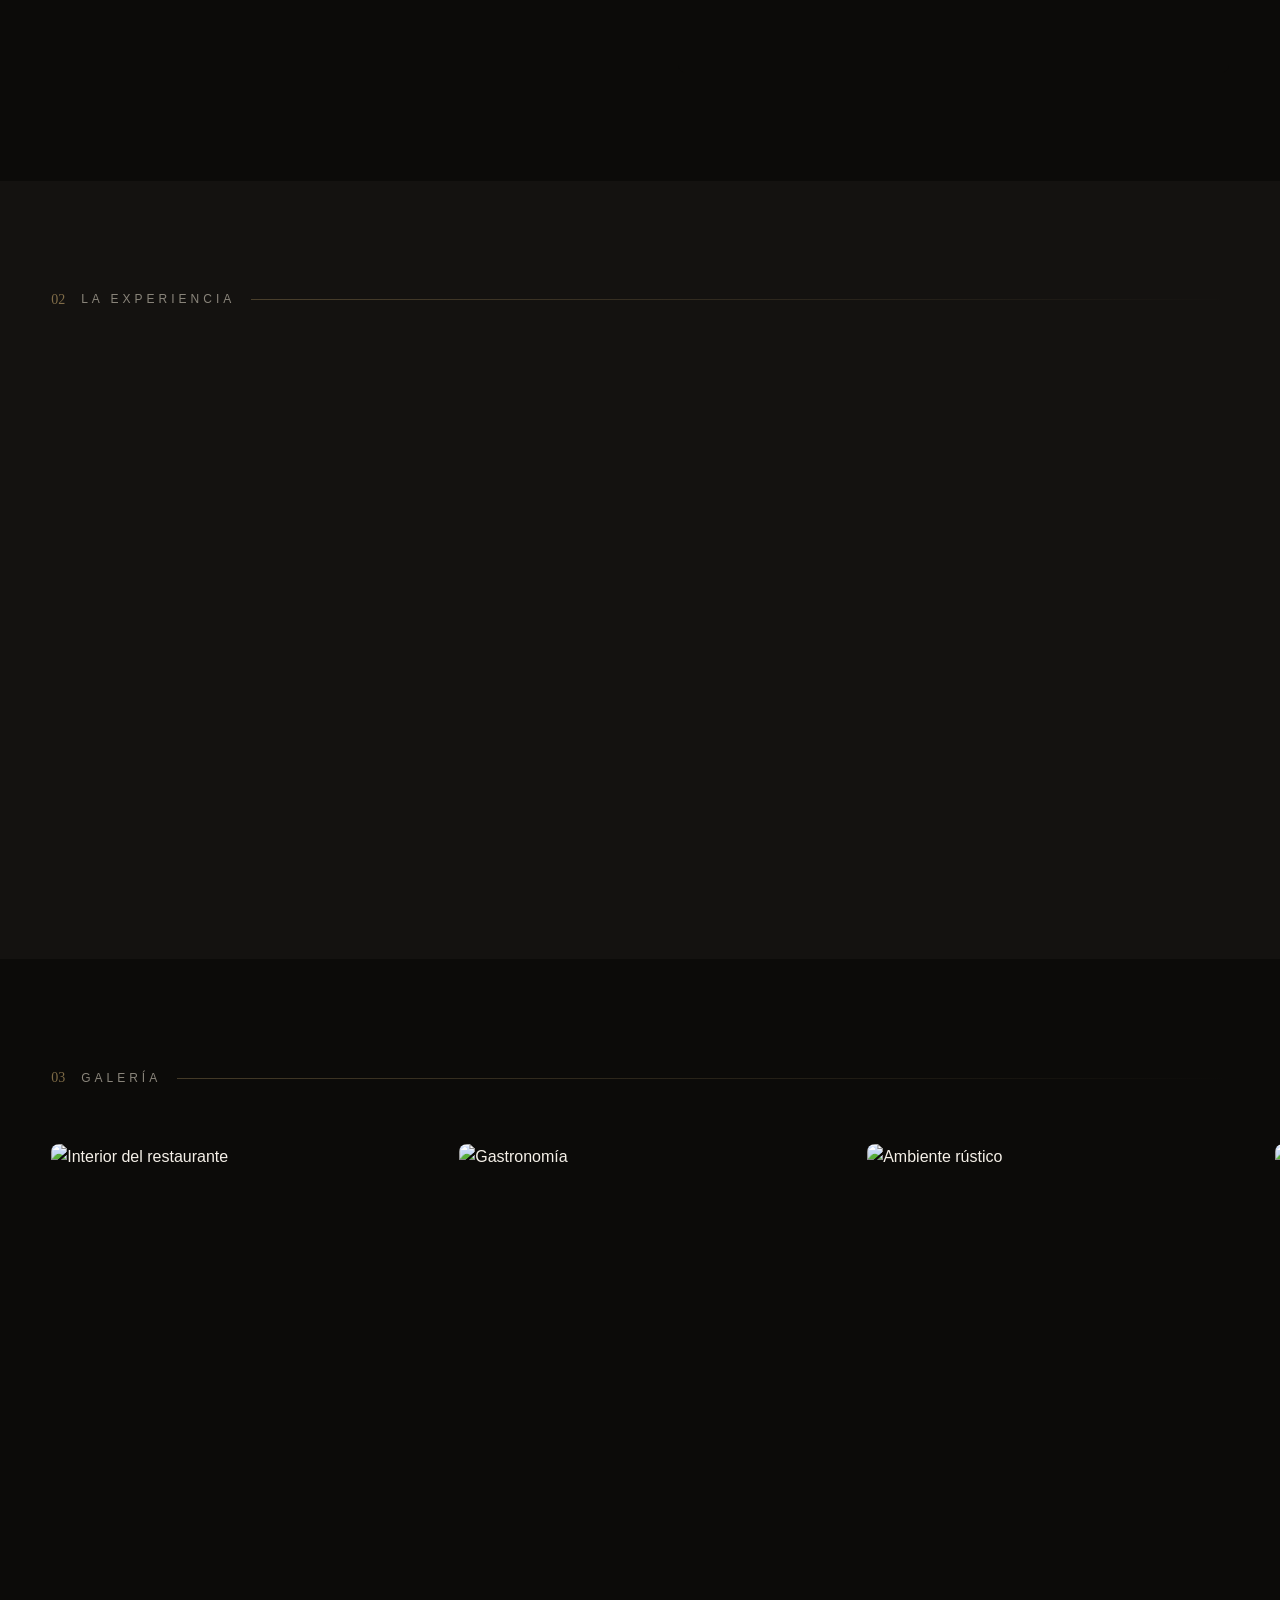
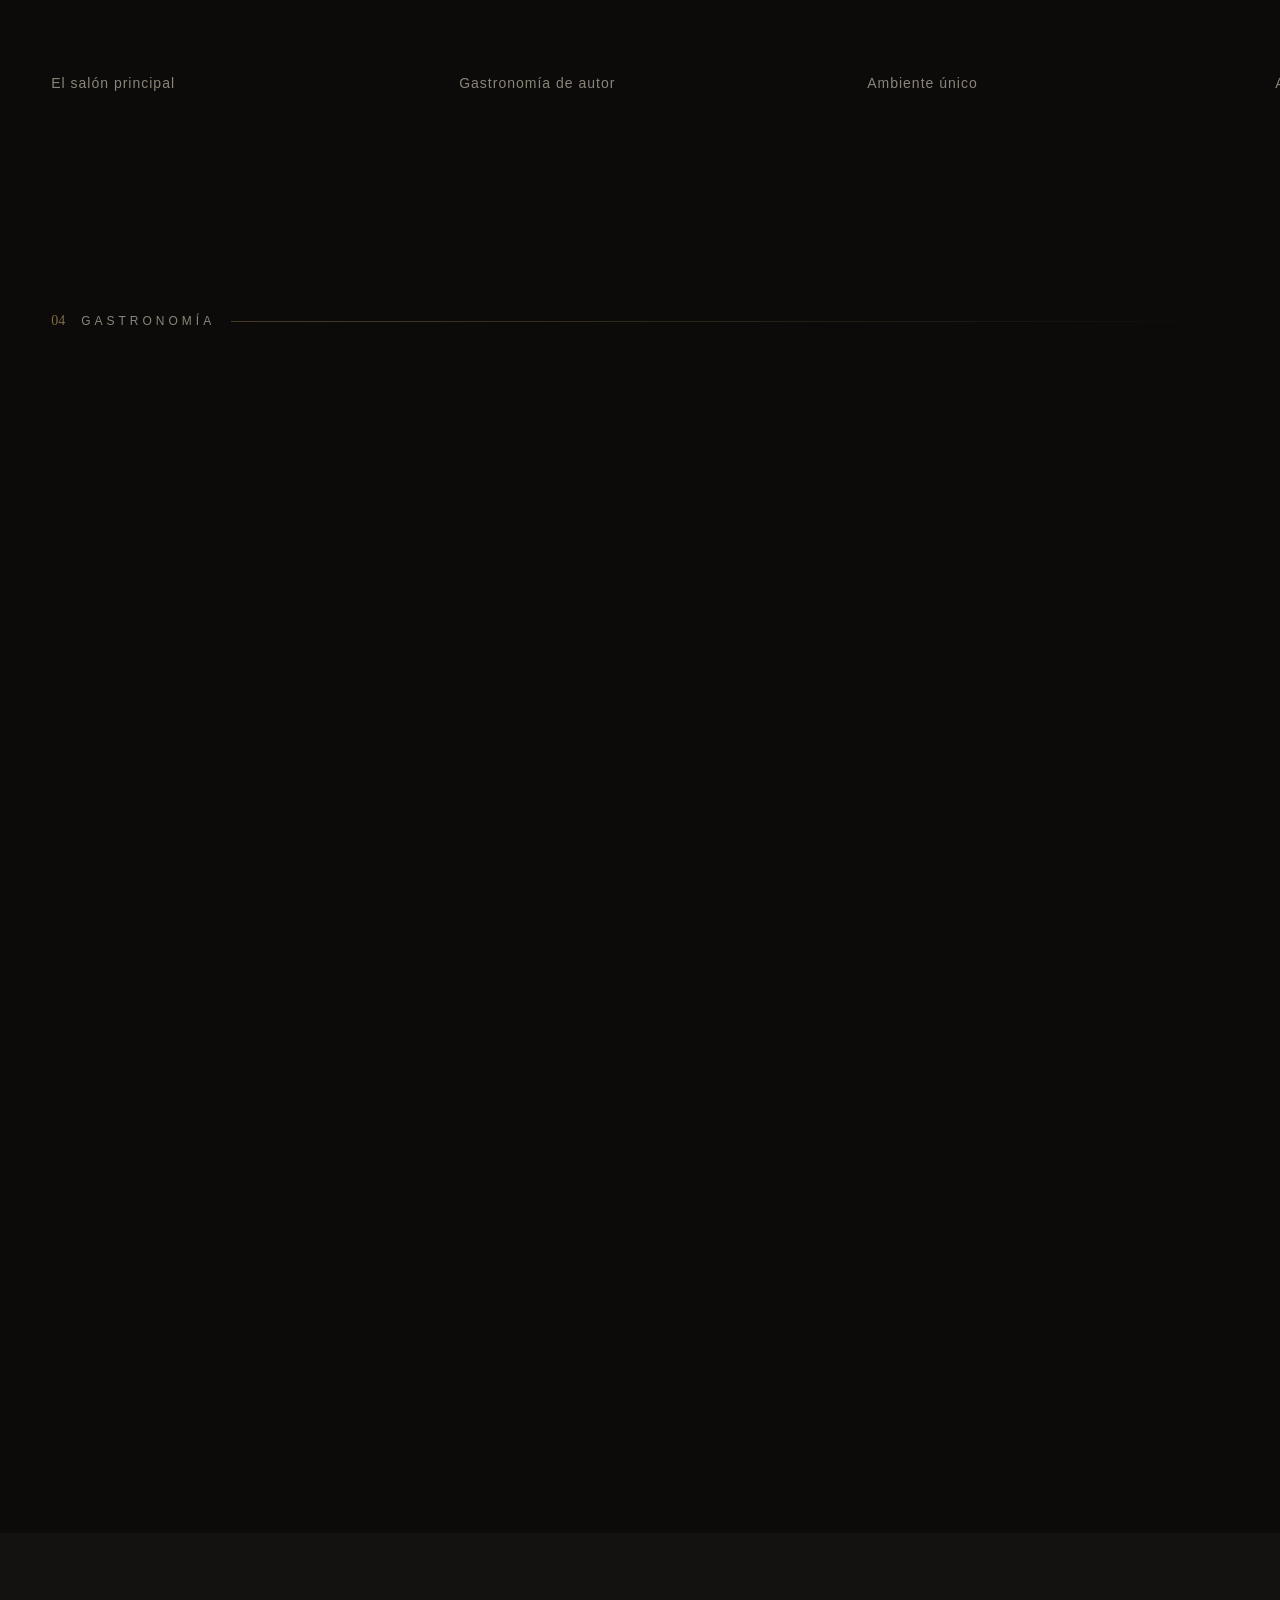
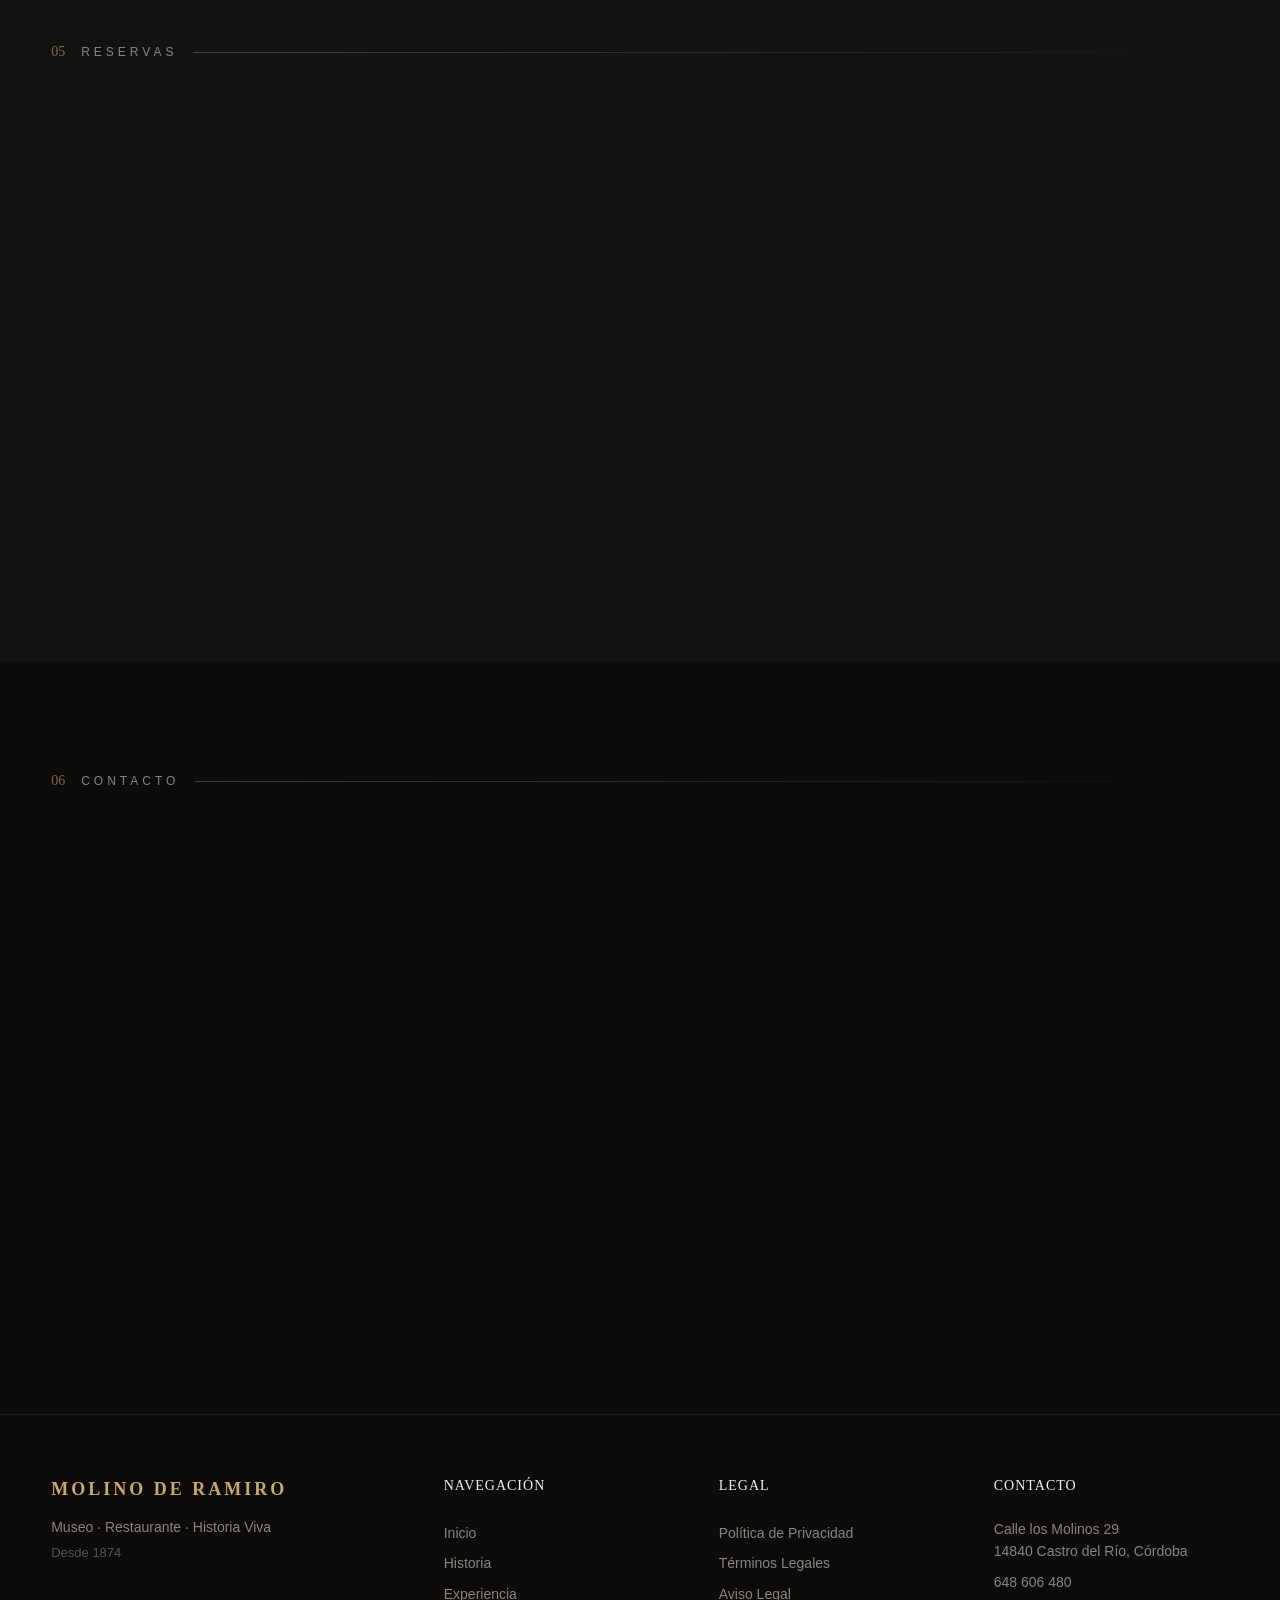
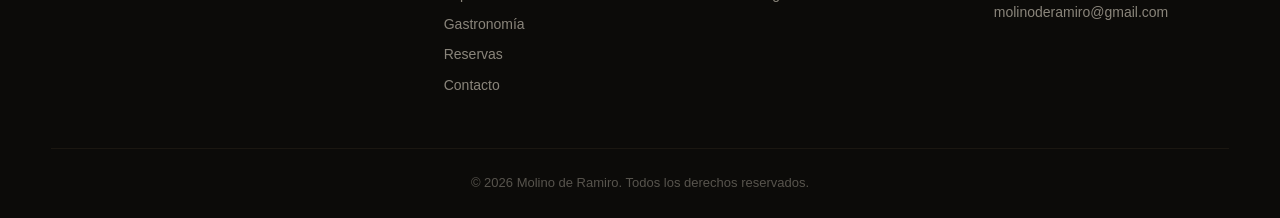
==== commit e11e0e0d: "Add files via upload" ====
--- a/index.html
+++ b/index.html
@@ -607,8 +607,8 @@
     <script src="https://cdnjs.cloudflare.com/ajax/libs/three.js/r128/three.min.js"></script>
     <script src="https://cdnjs.cloudflare.com/ajax/libs/gsap/3.12.5/gsap.min.js"></script>
     <script src="https://cdnjs.cloudflare.com/ajax/libs/gsap/3.12.5/ScrollTrigger.min.js"></script>
-    <script src="js/three-scene.js"></script>
-    <script src="js/main.js"></script>
+    <script src="three-scene.js"></script>
+    <script src="main.js"></script>
 
 </body>
 </html>
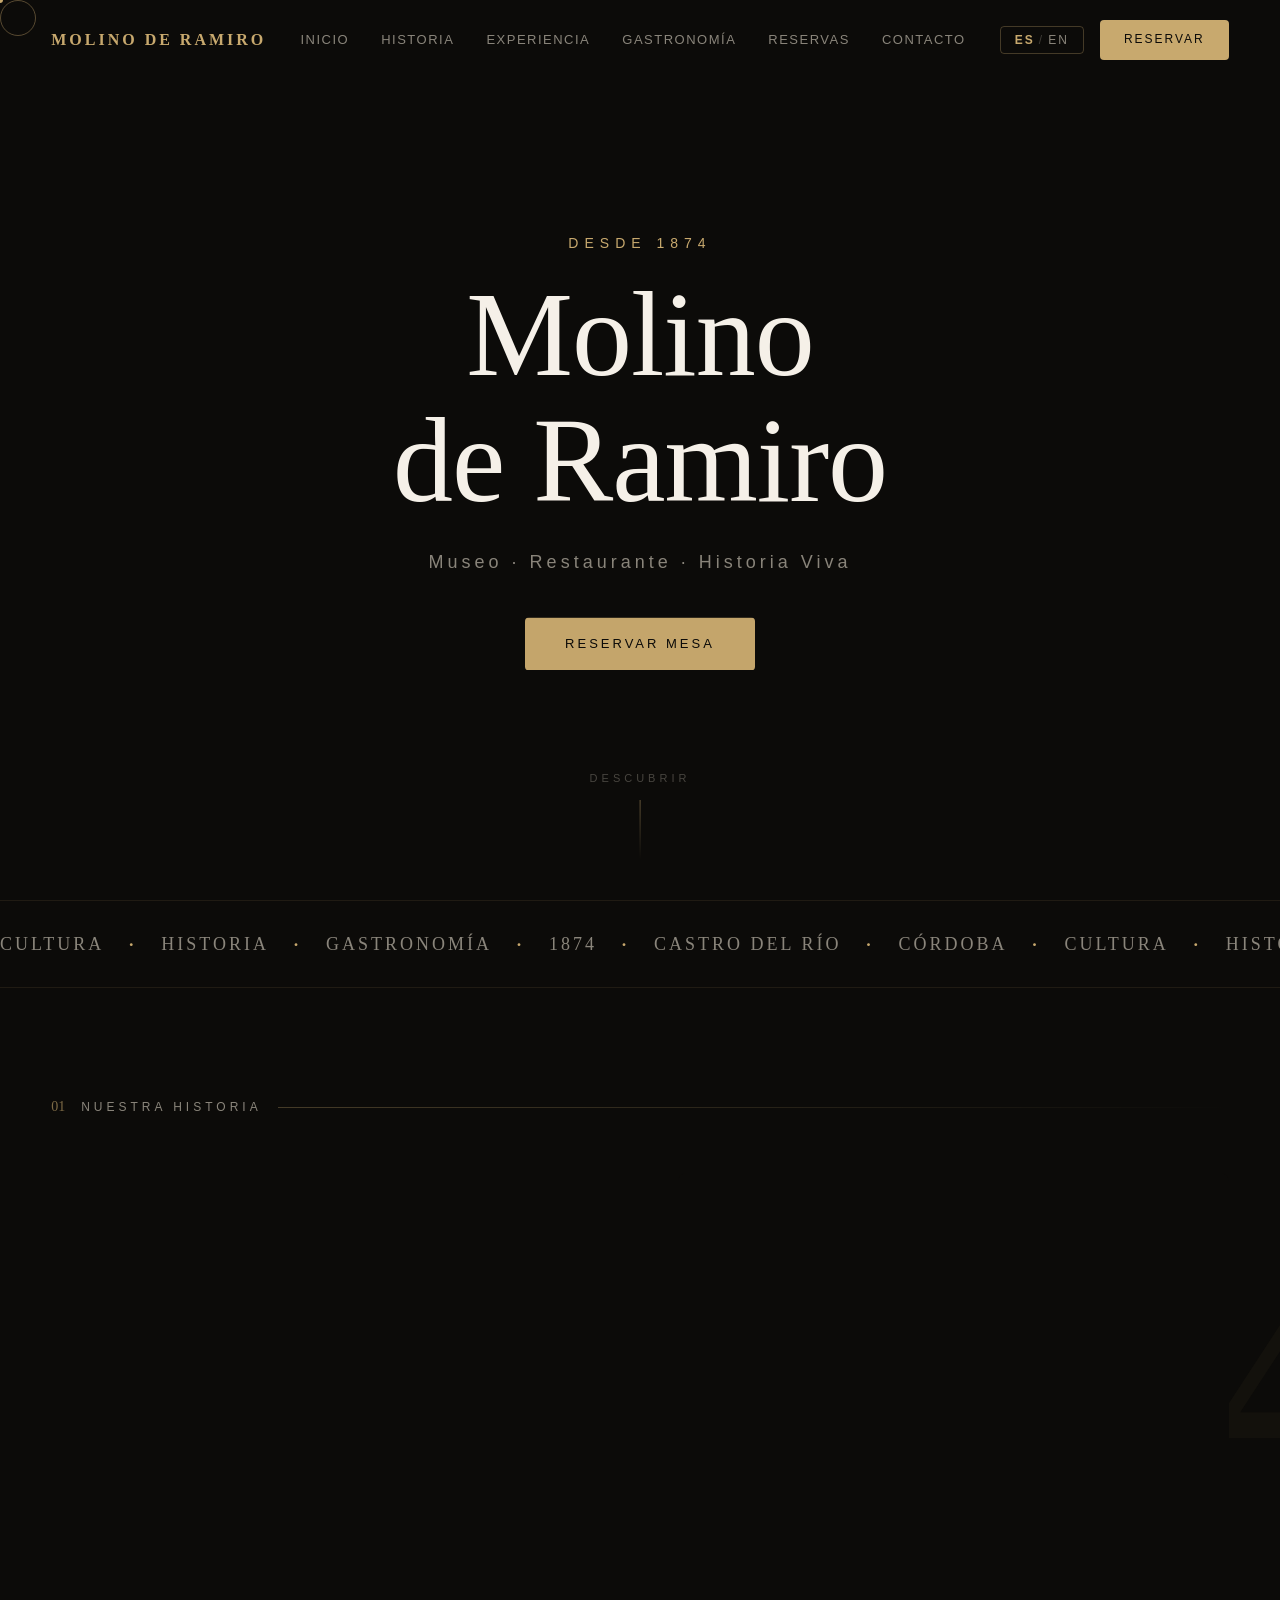
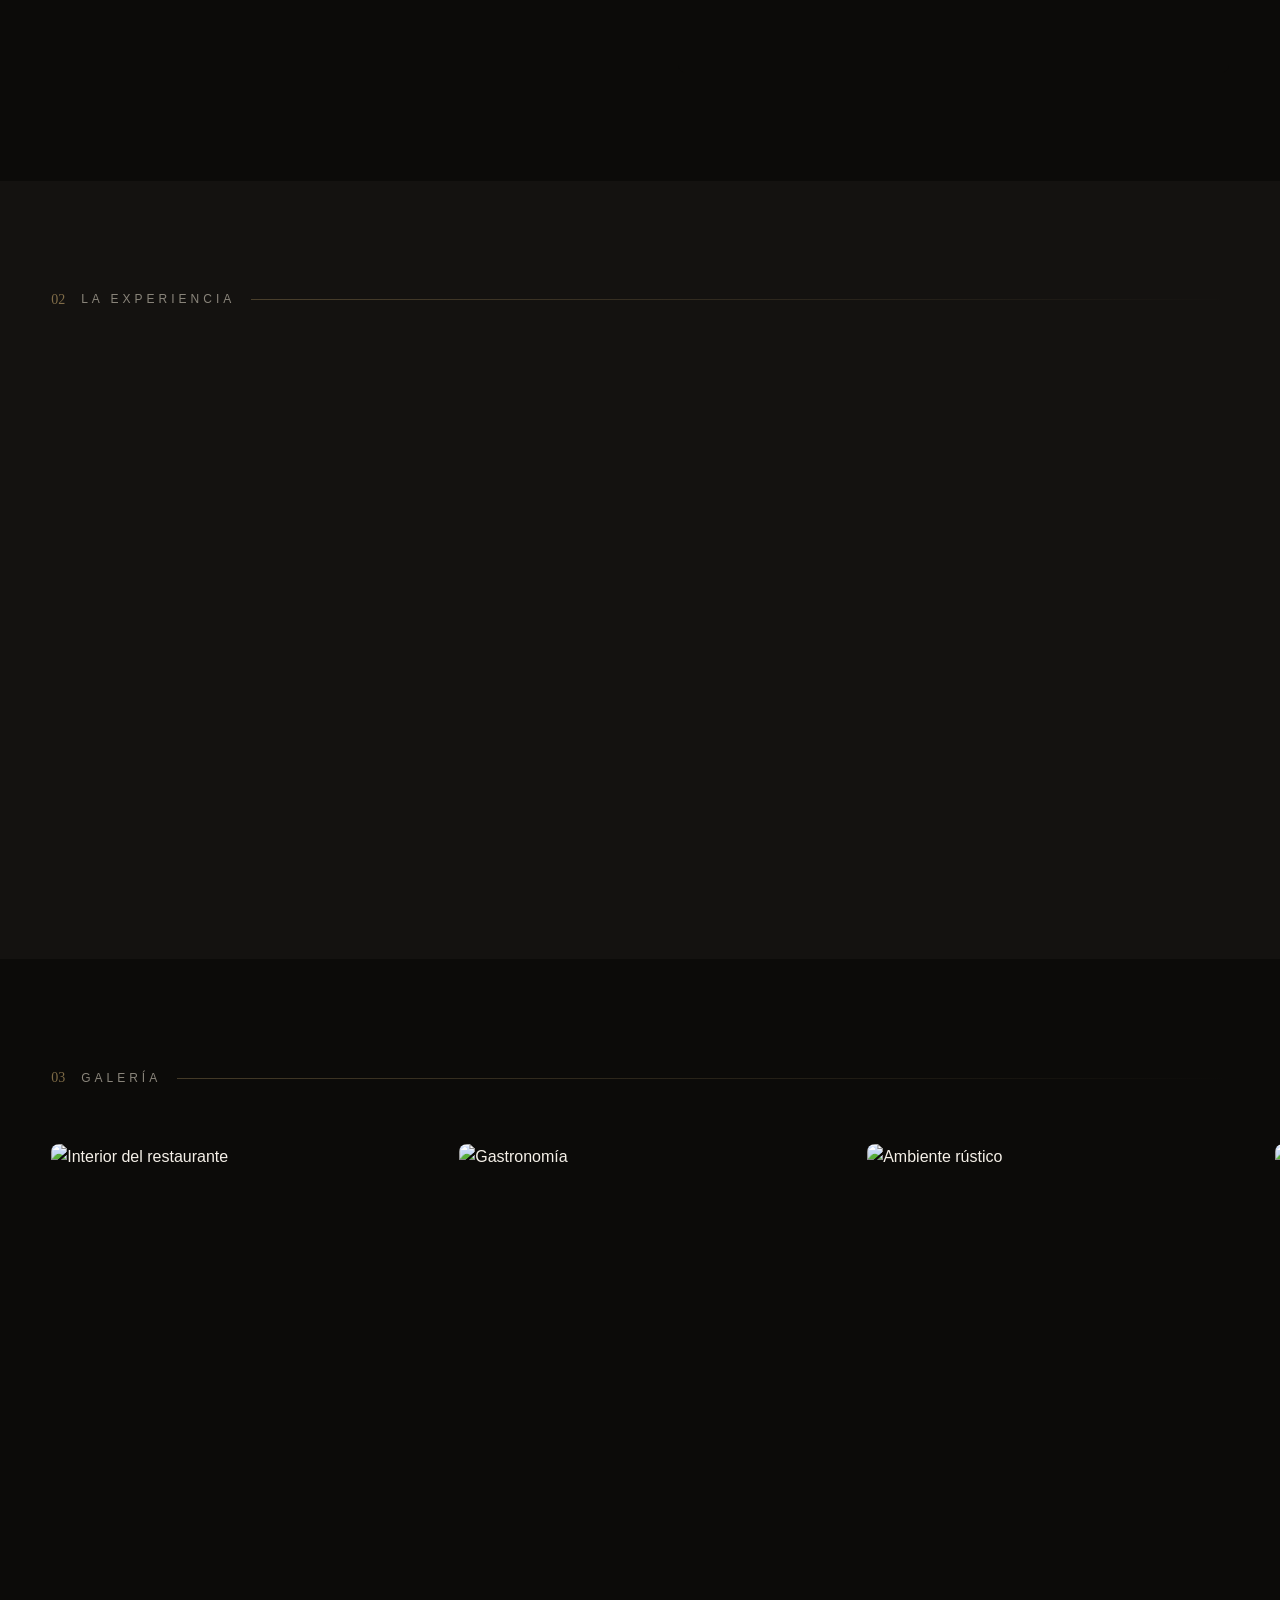
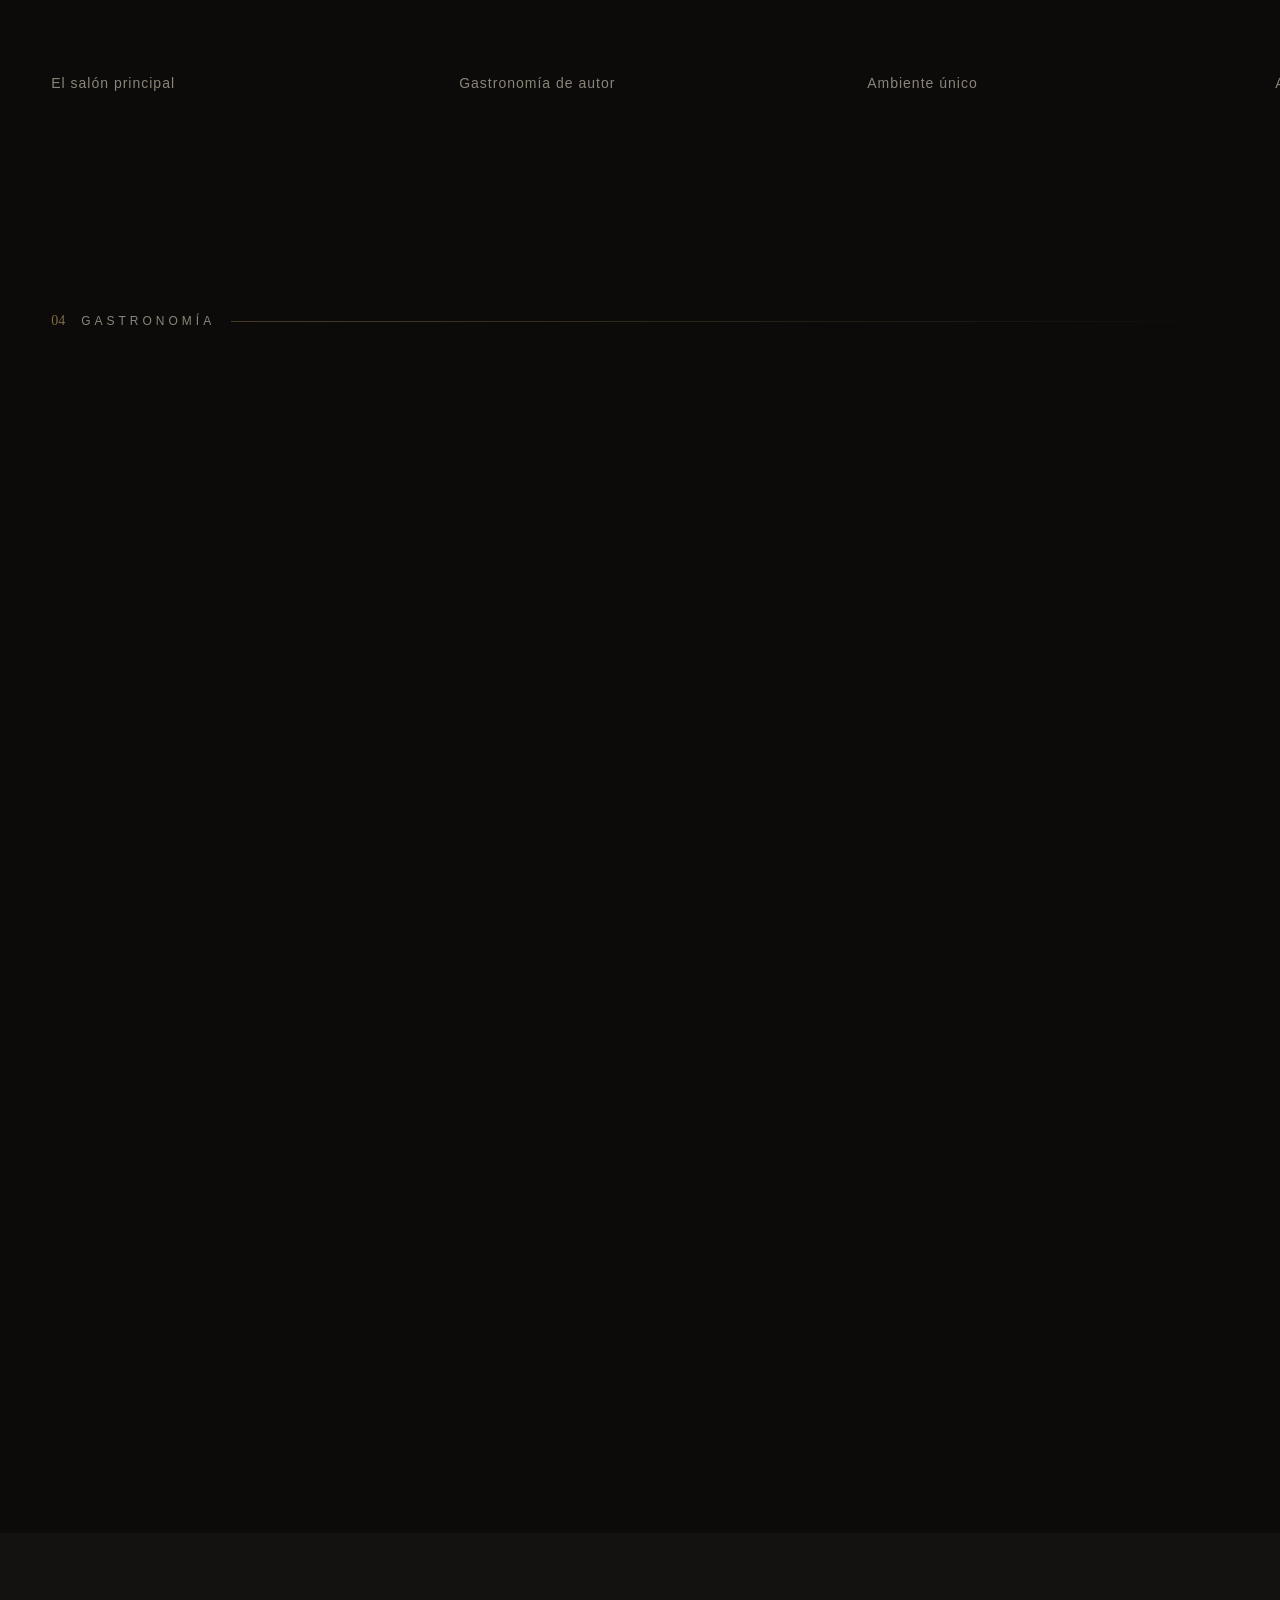
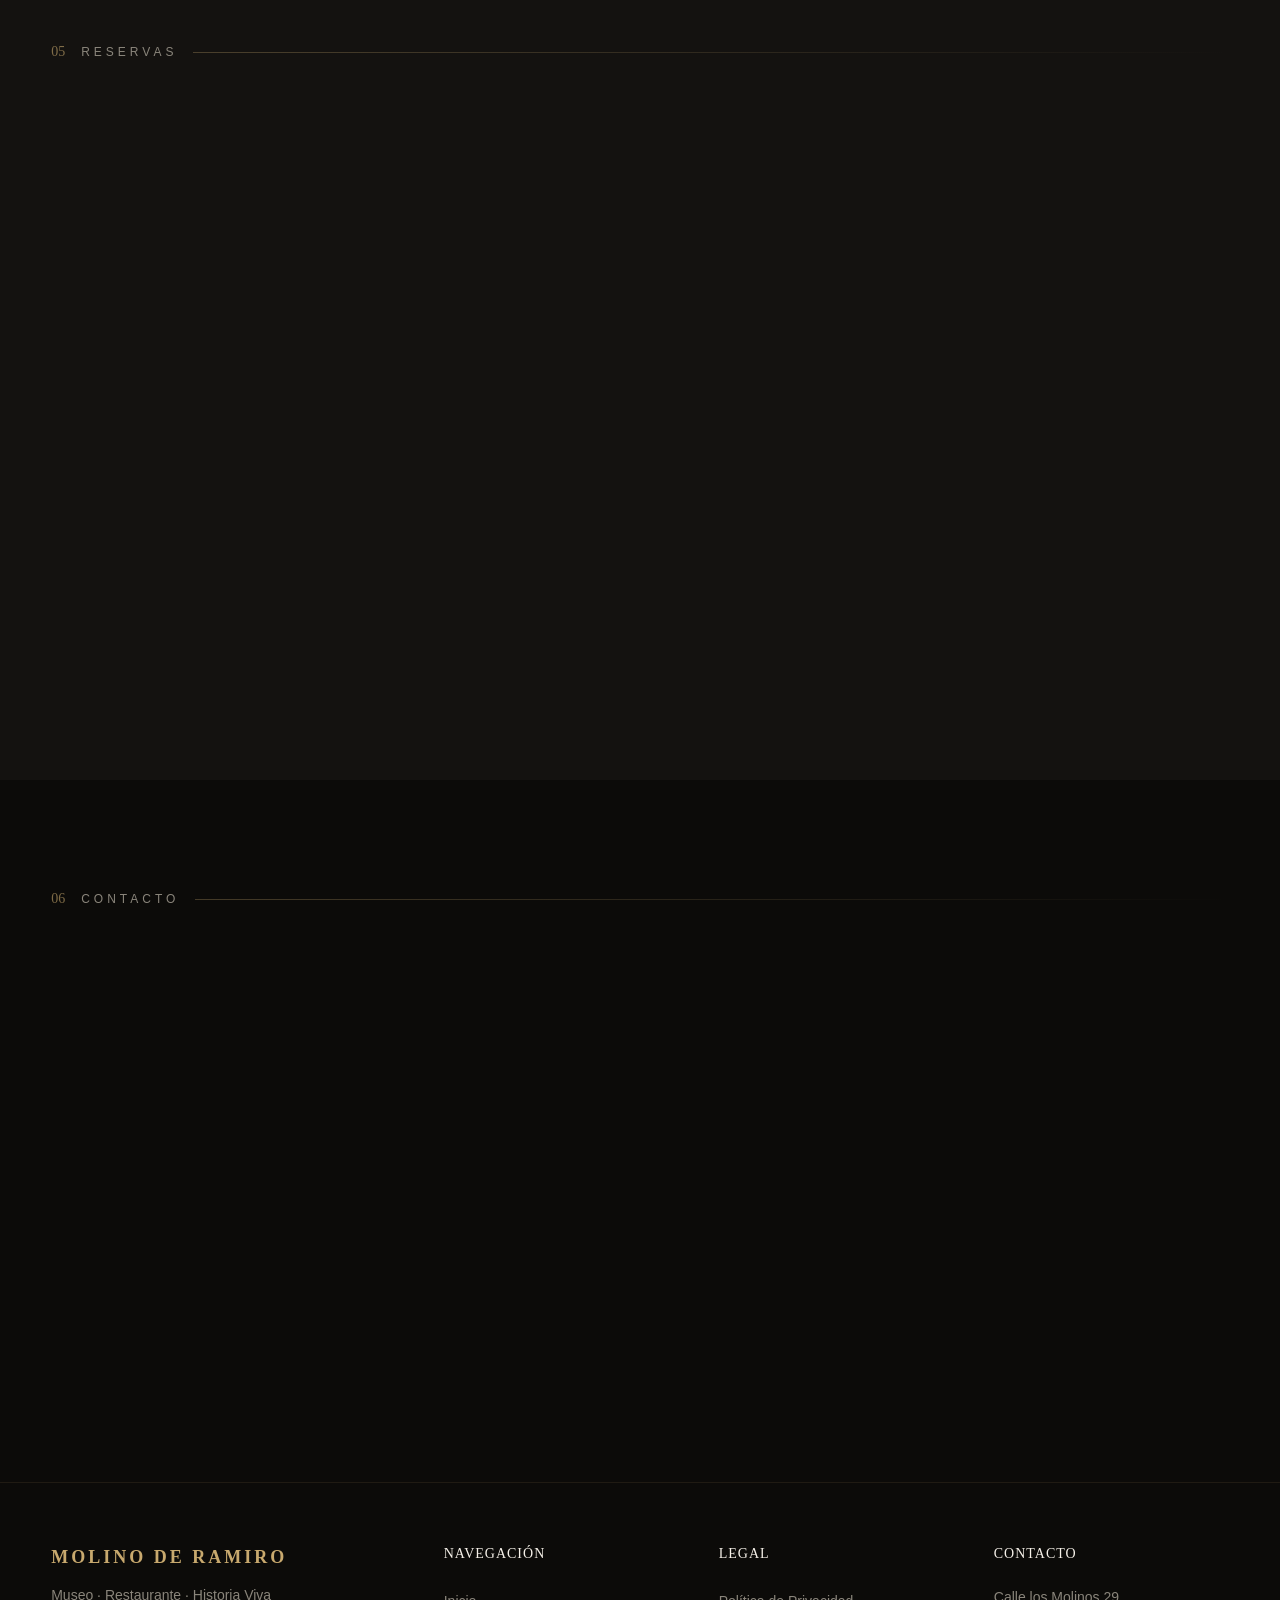
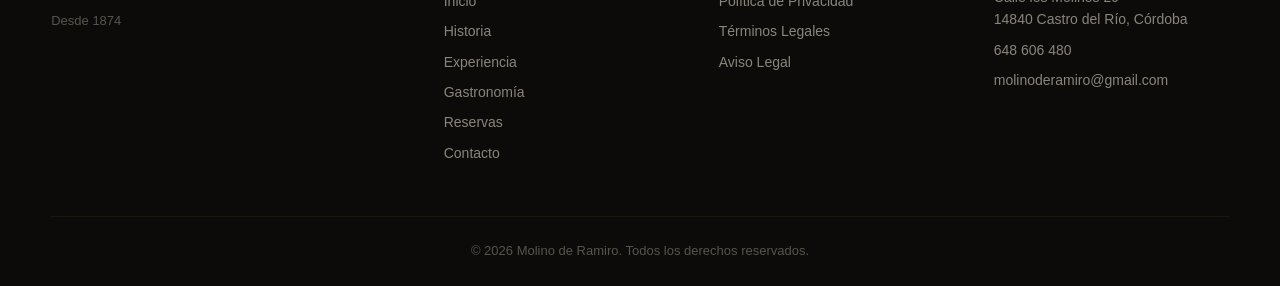
==== commit ba3d5aca: "Add files via upload" ====
--- a/index.html
+++ b/index.html
@@ -2,7 +2,10 @@
 <html lang="es">
 <head>
     <meta charset="UTF-8">
-    <meta name="viewport" content="width=device-width, initial-scale=1.0">
+    <meta name="viewport" content="width=device-width, initial-scale=1.0, maximum-scale=5.0, viewport-fit=cover">
+    <meta name="theme-color" content="#0C0B09">
+    <meta name="apple-mobile-web-app-capable" content="yes">
+    <meta name="apple-mobile-web-app-status-bar-style" content="black-translucent">
     <title>Molino de Ramiro | Museo-Restaurante desde 1874</title>
     <meta name="description" content="Museo-restaurante en un antiguo molino de aceite de 1874. Cultura, historia y gastronomía en Castro del Río, Córdoba.">
     <meta name="keywords" content="molino de ramiro, restaurante córdoba, museo restaurante, castro del río, molino de aceite, gastronomía andaluza">
@@ -36,7 +39,7 @@
     </div>
 
     <!-- ══════════════════════════════════════════════
-         CUSTOM CURSOR
+         CUSTOM CURSOR (Desactivado en móviles táctiles)
     ══════════════════════════════════════════════ -->
     <div class="cursor-dot" id="cursorDot"></div>
     <div class="cursor-outline" id="cursorOutline"></div>
@@ -45,7 +48,7 @@
          NAVIGATION
     ══════════════════════════════════════════════ -->
     <nav class="navbar" id="navbar">
-        <a href="#hero" class="nav-logo">
+        <a href="#hero" class="nav-logo" aria-label="Molino de Ramiro inicio">
             <span class="logo-text">MOLINO DE RAMIRO</span>
         </a>
 
@@ -59,13 +62,13 @@
         </div>
 
         <div class="nav-actions">
-            <button class="lang-toggle" id="langToggle" aria-label="Switch language">
+            <button class="lang-toggle" id="langToggle" aria-label="Cambiar idioma / Switch language">
                 <span class="lang-current">ES</span>
                 <span class="lang-divider">/</span>
                 <span class="lang-other">EN</span>
             </button>
             <a href="#reservas" class="nav-cta" data-es="Reservar" data-en="Book">Reservar</a>
-            <button class="hamburger" id="hamburger" aria-label="Menu">
+            <button class="hamburger" id="hamburger" aria-label="Abrir menú" aria-expanded="false">
                 <span></span>
                 <span></span>
                 <span></span>
@@ -73,15 +76,34 @@
         </div>
     </nav>
 
-    <!-- Mobile Menu Overlay -->
-    <div class="mobile-menu" id="mobileMenu">
+    <!-- Mobile Menu Overlay (Optimizado para dedo/pulgar) -->
+    <div class="mobile-menu" id="mobileMenu" aria-hidden="true">
+        <button class="mobile-close" id="mobileClose" aria-label="Cerrar menú">✕</button>
         <div class="mobile-menu-inner">
+            <div class="mobile-lang-wrap">
+                <button class="lang-toggle-mobile" id="langToggleMobile" aria-label="Cambiar idioma">
+                    <span class="lang-current-mobile">ES</span>
+                    <span class="lang-divider">/</span>
+                    <span class="lang-other-mobile">EN</span>
+                </button>
+            </div>
             <a href="#hero" class="mobile-link" data-es="Inicio" data-en="Home">Inicio</a>
             <a href="#historia" class="mobile-link" data-es="Historia" data-en="History">Historia</a>
             <a href="#experiencia" class="mobile-link" data-es="Experiencia" data-en="Experience">Experiencia</a>
             <a href="#gastronomia" class="mobile-link" data-es="Gastronomía" data-en="Gastronomy">Gastronomía</a>
-            <a href="#reservas" class="mobile-link" data-es="Reservas" data-en="Reservations">Reservas</a>
+            <a href="#reservas" class="mobile-link highlight" data-es="Reservas" data-en="Reservations">Reservas</a>
             <a href="#contacto" class="mobile-link" data-es="Contacto" data-en="Contact">Contacto</a>
+
+            <div class="mobile-menu-contacts">
+                <a href="tel:+34648606480" class="mobile-contact-pill">
+                    <svg width="18" height="18" viewBox="0 0 24 24" fill="none" stroke="currentColor" stroke-width="2"><path d="M22 16.92v3a2 2 0 01-2.18 2 19.79 19.79 0 01-8.63-3.07 19.5 19.5 0 01-6-6 19.79 19.79 0 01-3.07-8.67A2 2 0 014.11 2h3a2 2 0 012 1.72 12.84 12.84 0 00.7 2.81 2 2 0 01-.45 2.11L8.09 9.91a16 16 0 006 6l1.27-1.27a2 2 0 012.11-.45 12.84 12.84 0 002.81.7A2 2 0 0122 16.92z"/></svg>
+                    648 606 480
+                </a>
+                <a href="https://wa.me/34648606480?text=Hola,%20me%20gustar%C3%ADa%20hacer%20una%20consulta%20o%20reserva" target="_blank" rel="noopener" class="mobile-contact-pill wa">
+                    <svg width="18" height="18" viewBox="0 0 24 24" fill="currentColor"><path d="M12.031 6.172c-3.181 0-5.767 2.586-5.768 5.766-.001 1.298.38 2.27 1.019 3.287l-.582 2.128 2.182-.573c.978.58 1.911.928 3.145.929 3.178 0 5.767-2.587 5.768-5.766.001-3.187-2.575-5.77-5.764-5.771zm3.392 8.244c-.144.405-.837.774-1.17.824-.299.045-.677.063-1.092-.069-.252-.08-.575-.187-.988-.365-1.739-.751-2.874-2.502-2.961-2.617-.087-.116-.708-.94-.708-1.793s.448-1.273.607-1.446c.159-.173.346-.217.462-.217l.332.007c.106.005.249-.04.39.299.144.347.491 1.2.534 1.287.043.087.072.188.014.303-.058.116-.087.188-.173.289l-.26.302c-.087.087-.179.182-.077.357.101.174.45 1.48 1.054 2.019.779.694 1.436.909 1.64.996.202.087.32.072.438-.063.119-.135.508-.592.643-.794.135-.202.27-.168.455-.101.185.067 1.172.553 1.374.654.202.101.336.15.385.234.048.084.048.487-.096.892z"/></svg>
+                    WhatsApp
+                </a>
+            </div>
         </div>
     </div>
 
@@ -162,7 +184,7 @@
                             <span class="stat-label" data-es="Año de fundación" data-en="Year founded">Año de fundación</span>
                         </div>
                         <div class="stat">
-                            <span class="stat-number" data-count="152">0</span>
+                            <span class="stat-number" data-count="150">0</span>
                             <span class="stat-suffix">+</span>
                             <span class="stat-label" data-es="Años de historia" data-en="Years of history">Años de historia</span>
                         </div>
@@ -251,7 +273,7 @@
     </section>
 
     <!-- ══════════════════════════════════════════════
-         HORIZONTAL GALLERY
+         HORIZONTAL GALLERY (Con Swipe suave en móvil)
     ══════════════════════════════════════════════ -->
     <section class="section section-gallery">
         <div class="container">
@@ -259,6 +281,10 @@
                 <span class="section-number">03</span>
                 <span class="section-label" data-es="Galería" data-en="Gallery">Galería</span>
                 <div class="section-line"></div>
+            </div>
+            <!-- Swipe hint for mobile -->
+            <div class="mobile-swipe-hint">
+                <span data-es="← Desliza para explorar fotos →" data-en="← Swipe to explore photos →">← Desliza para explorar fotos →</span>
             </div>
         </div>
         <div class="gallery-horizontal" id="galleryTrack">
@@ -357,7 +383,7 @@
     </section>
 
     <!-- ══════════════════════════════════════════════
-         RESERVAS SECTION
+         RESERVAS SECTION (Super optimizada para móvil)
     ══════════════════════════════════════════════ -->
     <section id="reservas" class="section section-reservas">
         <div class="container">
@@ -372,46 +398,59 @@
                     <h2 class="reveal-text" data-es="Reserve su experiencia" data-en="Book your experience">
                         Reserve su<br>experiencia
                     </h2>
-                    <p class="reveal-up" data-es="Le recomendamos reservar con antelación para garantizar su mesa. También puede decidir en el momento y reservar directamente desde su móvil." data-en="We recommend booking in advance to guarantee your table. You can also decide on the spot and book directly from your phone.">
-                        Le recomendamos reservar con antelación para garantizar su mesa. También puede decidir en el momento y reservar directamente desde su móvil.
+                    <p class="reveal-up" data-es="¿Decides a última hora desde el móvil o planificas con antelación? Reserva al instante o contáctanos directamente con un toque." data-en="Deciding last minute from your phone or planning ahead? Book instantly or contact us directly with a single tap.">
+                        ¿Decides a última hora desde el móvil o planificas con antelación? Reserva al instante o contáctanos directamente con un toque.
                     </p>
-                    <div class="reservas-contact reveal-up">
-                        <div class="contact-item">
-                            <svg width="20" height="20" viewBox="0 0 24 24" fill="none" stroke="#C8A96E" stroke-width="1.5">
-                                <path d="M22 16.92v3a2 2 0 01-2.18 2 19.79 19.79 0 01-8.63-3.07 19.5 19.5 0 01-6-6 19.79 19.79 0 01-3.07-8.67A2 2 0 014.11 2h3a2 2 0 012 1.72 12.84 12.84 0 00.7 2.81 2 2 0 01-.45 2.11L8.09 9.91a16 16 0 006 6l1.27-1.27a2 2 0 012.11-.45 12.84 12.84 0 002.81.7A2 2 0 0122 16.92z"/>
-                            </svg>
-                            <a href="tel:+34648606480">648 606 480</a>
-                        </div>
-                        <div class="contact-item">
-                            <svg width="20" height="20" viewBox="0 0 24 24" fill="none" stroke="#C8A96E" stroke-width="1.5">
-                                <path d="M4 4h16c1.1 0 2 .9 2 2v12c0 1.1-.9 2-2 2H4c-1.1 0-2-.9-2-2V6c0-1.1.9-2 2-2z"/>
-                                <polyline points="22,6 12,13 2,6"/>
-                            </svg>
-                            <a href="mailto:molinoderamiro@gmail.com">molinoderamiro@gmail.com</a>
-                        </div>
+
+                    <!-- Direct mobile touch triggers -->
+                    <div class="reservas-quick-buttons reveal-up">
+                        <a href="tel:+34648606480" class="btn-touch-action">
+                            <svg width="20" height="20" viewBox="0 0 24 24" fill="none" stroke="currentColor" stroke-width="2"><path d="M22 16.92v3a2 2 0 01-2.18 2 19.79 19.79 0 01-8.63-3.07 19.5 19.5 0 01-6-6 19.79 19.79 0 01-3.07-8.67A2 2 0 014.11 2h3a2 2 0 012 1.72 12.84 12.84 0 00.7 2.81 2 2 0 01-.45 2.11L8.09 9.91a16 16 0 006 6l1.27-1.27a2 2 0 012.11-.45 12.84 12.84 0 002.81.7A2 2 0 0122 16.92z"/></svg>
+                            <div>
+                                <span class="action-small" data-es="Llamada directa" data-en="Direct Call">Llamada directa</span>
+                                <span class="action-main">648 606 480</span>
+                            </div>
+                        </a>
+                        <a href="https://wa.me/34648606480?text=Hola,%20quiero%20hacer%20una%20reserva%20en%20el%20Molino%20de%20Ramiro" target="_blank" rel="noopener" class="btn-touch-action wa">
+                            <svg width="20" height="20" viewBox="0 0 24 24" fill="currentColor"><path d="M12.031 6.172c-3.181 0-5.767 2.586-5.768 5.766-.001 1.298.38 2.27 1.019 3.287l-.582 2.128 2.182-.573c.978.58 1.911.928 3.145.929 3.178 0 5.767-2.587 5.768-5.766.001-3.187-2.575-5.77-5.764-5.771zm3.392 8.244c-.144.405-.837.774-1.17.824-.299.045-.677.063-1.092-.069-.252-.08-.575-.187-.988-.365-1.739-.751-2.874-2.502-2.961-2.617-.087-.116-.708-.94-.708-1.793s.448-1.273.607-1.446c.159-.173.346-.217.462-.217l.332.007c.106.005.249-.04.39.299.144.347.491 1.2.534 1.287.043.087.072.188.014.303-.058.116-.087.188-.173.289l-.26.302c-.087.087-.179.182-.077.357.101.174.45 1.48 1.054 2.019.779.694 1.436.909 1.64.996.202.087.32.072.438-.063.119-.135.508-.592.643-.794.135-.202.27-.168.455-.101.185.067 1.172.553 1.374.654.202.101.336.15.385.234.048.084.048.487-.096.892z"/></svg>
+                            <div>
+                                <span class="action-small" data-es="Respuesta rápida" data-en="Quick reply">Respuesta rápida</span>
+                                <span class="action-main">WhatsApp</span>
+                            </div>
+                        </a>
                     </div>
                 </div>
 
                 <form class="reservas-form reveal-up" id="reservationForm" novalidate>
+                    <!-- Quick Today Chip for mobile decisions -->
+                    <div class="today-shortcut-wrap">
+                        <button type="button" class="btn-today-chip" id="btnTodayShortcut">
+                            <span class="chip-dot"></span>
+                            <span data-es="¿Vienes hoy? Toca aquí para rellenar la fecha de hoy" data-en="Visiting today? Tap here for today's date">¿Vienes hoy? Toca aquí para rellenar la fecha de hoy</span>
+                        </button>
+                    </div>
+
                     <div class="form-row">
                         <div class="form-group">
-                            <input type="text" id="formName" name="name" required autocomplete="name">
+                            <input type="text" id="formName" name="name" required autocomplete="name" placeholder=" ">
                             <label for="formName" data-es="Nombre completo" data-en="Full name">Nombre completo</label>
                             <div class="form-line"></div>
                         </div>
                     </div>
+
                     <div class="form-row form-row-2">
                         <div class="form-group">
-                            <input type="email" id="formEmail" name="email" required autocomplete="email">
+                            <input type="email" id="formEmail" name="email" required autocomplete="email" inputmode="email" autocapitalize="off" placeholder=" ">
                             <label for="formEmail" data-es="Email" data-en="Email">Email</label>
                             <div class="form-line"></div>
                         </div>
                         <div class="form-group">
-                            <input type="tel" id="formPhone" name="phone" required autocomplete="tel">
-                            <label for="formPhone" data-es="Teléfono" data-en="Phone">Teléfono</label>
+                            <input type="tel" id="formPhone" name="phone" required autocomplete="tel" inputmode="tel" placeholder=" ">
+                            <label for="formPhone" data-es="Teléfono móvil" data-en="Mobile phone">Teléfono móvil</label>
                             <div class="form-line"></div>
                         </div>
                     </div>
+
                     <div class="form-row form-row-3">
                         <div class="form-group">
                             <input type="date" id="formDate" name="date" required>
@@ -420,7 +459,7 @@
                         </div>
                         <div class="form-group">
                             <select id="formTime" name="time" required>
-                                <option value="" disabled selected></option>
+                                <option value="" disabled selected data-es="Seleccionar hora" data-en="Select time">Seleccionar hora</option>
                                 <option value="13:00">13:00</option>
                                 <option value="13:30">13:30</option>
                                 <option value="14:00">14:00</option>
@@ -437,49 +476,63 @@
                         </div>
                         <div class="form-group">
                             <select id="formGuests" name="guests" required>
-                                <option value="" disabled selected></option>
-                                <option value="1">1</option>
-                                <option value="2">2</option>
-                                <option value="3">3</option>
-                                <option value="4">4</option>
-                                <option value="5">5</option>
-                                <option value="6">6</option>
-                                <option value="7">7</option>
-                                <option value="8">8</option>
-                                <option value="9">9</option>
-                                <option value="10">10+</option>
+                                <option value="" disabled selected data-es="Comensales" data-en="Guests">Comensales</option>
+                                <option value="1">1 persona</option>
+                                <option value="2" selected>2 personas</option>
+                                <option value="3">3 personas</option>
+                                <option value="4">4 personas</option>
+                                <option value="5">5 personas</option>
+                                <option value="6">6 personas</option>
+                                <option value="7">7 personas</option>
+                                <option value="8">8 personas</option>
+                                <option value="9">9 personas</option>
+                                <option value="10">10 o más</option>
                             </select>
-                            <label for="formGuests" class="label-active" data-es="Comensales" data-en="Guests">Comensales</label>
+                            <label for="formGuests" class="label-active" data-es="Personas" data-en="People">Personas</label>
                             <div class="form-line"></div>
                         </div>
                     </div>
+
+                    <!-- Fast guest selector pills for quick mobile tap -->
+                    <div class="guest-quick-pills">
+                        <span class="pills-label" data-es="Acceso rápido:" data-en="Quick select:">Acceso rápido:</span>
+                        <button type="button" class="guest-pill" data-guests="2">2 pers.</button>
+                        <button type="button" class="guest-pill" data-guests="4">4 pers.</button>
+                        <button type="button" class="guest-pill" data-guests="6">6 pers.</button>
+                        <button type="button" class="guest-pill" data-guests="8">8+ pers.</button>
+                    </div>
+
                     <div class="form-row">
                         <div class="form-group">
-                            <textarea id="formMessage" name="message" rows="3"></textarea>
-                            <label for="formMessage" data-es="Peticiones especiales (alergias, celebraciones...)" data-en="Special requests (allergies, celebrations...)">Peticiones especiales (alergias, celebraciones...)</label>
+                            <textarea id="formMessage" name="message" rows="2" placeholder=" "></textarea>
+                            <label for="formMessage" data-es="Peticiones especiales o alergias (opcional)" data-en="Special requests or allergies (optional)">Peticiones especiales o alergias (opcional)</label>
                             <div class="form-line"></div>
                         </div>
                     </div>
+
                     <div class="form-row form-row-check">
                         <label class="checkbox-wrap">
                             <input type="checkbox" id="formPrivacy" name="privacy" required>
                             <span class="checkmark"></span>
-                            <span class="checkbox-text" data-es="Acepto la <a href='legal/politica-privacidad.html'>política de privacidad</a>" data-en="I accept the <a href='legal/politica-privacidad.html'>privacy policy</a>">Acepto la <a href="legal/politica-privacidad.html">política de privacidad</a></span>
+                            <span class="checkbox-text" data-es="He leído y acepto la <a href='politica-privacidad.html'>política de privacidad</a>" data-en="I have read and accept the <a href='politica-privacidad.html'>privacy policy</a>">He leído y acepto la <a href="politica-privacidad.html">política de privacidad</a></span>
                         </label>
                     </div>
-                    <button type="submit" class="btn-primary btn-submit">
-                        <span data-es="Enviar Reserva" data-en="Send Reservation">Enviar Reserva</span>
+
+                    <button type="submit" class="btn-primary btn-submit" id="btnSubmit">
+                        <span data-es="Confirmar Reserva" data-en="Confirm Reservation">Confirmar Reserva</span>
                         <svg width="20" height="20" viewBox="0 0 24 24" fill="none" stroke="currentColor" stroke-width="2">
                             <line x1="5" y1="12" x2="19" y2="12"/>
                             <polyline points="12 5 19 12 12 19"/>
                         </svg>
                     </button>
+
                     <div class="form-success" id="formSuccess">
-                        <svg width="48" height="48" viewBox="0 0 24 24" fill="none" stroke="#C8A96E" stroke-width="1.5">
+                        <svg width="56" height="56" viewBox="0 0 24 24" fill="none" stroke="#C8A96E" stroke-width="1.5">
                             <path d="M22 11.08V12a10 10 0 1 1-5.93-9.14"/>
                             <polyline points="22 4 12 14.01 9 11.01"/>
                         </svg>
-                        <p data-es="¡Reserva enviada con éxito! Nos pondremos en contacto para confirmar." data-en="Reservation sent successfully! We will contact you to confirm.">¡Reserva enviada con éxito! Nos pondremos en contacto para confirmar.</p>
+                        <h3 data-es="¡Solicitud de Reserva Recibida!" data-en="Reservation Request Received!">¡Solicitud de Reserva Recibida!</h3>
+                        <p data-es="Nos pondremos en contacto contigo por teléfono o WhatsApp para confirmar tu mesa de inmediato." data-en="We will contact you via phone or WhatsApp immediately to confirm your table.">Nos pondremos en contacto contigo por teléfono o WhatsApp para confirmar tu mesa de inmediato.</p>
                     </div>
                 </form>
             </div>
@@ -512,6 +565,7 @@
                             <div>
                                 <h4 data-es="Dirección" data-en="Address">Dirección</h4>
                                 <p>Calle los Molinos 29<br>14840 Castro del Río, Córdoba</p>
+                                <a href="https://maps.google.com/?q=Calle+los+molinos+29,+14840+Castro+del+R%C3%ADo,+C%C3%B3rdoba" target="_blank" rel="noopener" class="map-link-btn" data-es="Abrir en Google Maps →" data-en="Open in Google Maps →">Abrir en Google Maps →</a>
                             </div>
                         </div>
 
@@ -522,8 +576,8 @@
                                 </svg>
                             </div>
                             <div>
-                                <h4 data-es="Teléfono" data-en="Phone">Teléfono</h4>
-                                <p><a href="tel:+34648606480">648 606 480</a></p>
+                                <h4 data-es="Teléfono directo" data-en="Direct Phone">Teléfono directo</h4>
+                                <p><a href="tel:+34648606480" class="direct-tel">648 606 480</a></p>
                             </div>
                         </div>
 
@@ -546,7 +600,7 @@
                     <iframe
                         src="https://www.google.com/maps/embed?pb=!1m18!1m12!1m3!1d12612.0!2d-4.477!3d37.687!2m3!1f0!2f0!3f0!3m2!1i1024!2i768!4f13.1!3m3!1m2!1s0x0%3A0x0!2zMzfCsDQxJzEzLjIiTiA0wrAyOCczNy4yIlc!5e0!3m2!1ses!2ses!4v1"
                         width="100%"
-                        height="450"
+                        height="400"
                         style="border:0; border-radius: 8px; filter: grayscale(0.8) contrast(1.1);"
                         allowfullscreen=""
                         loading="lazy"
@@ -582,9 +636,9 @@
 
                 <div class="footer-legal-links">
                     <h4 data-es="Legal" data-en="Legal">Legal</h4>
-                    <a href="legal/politica-privacidad.html" data-es="Política de Privacidad" data-en="Privacy Policy">Política de Privacidad</a>
-                    <a href="legal/terminos-legales.html" data-es="Términos Legales" data-en="Legal Terms">Términos Legales</a>
-                    <a href="legal/aviso-legal.html" data-es="Aviso Legal" data-en="Legal Notice">Aviso Legal</a>
+                    <a href="politica-privacidad.html" data-es="Política de Privacidad" data-en="Privacy Policy">Política de Privacidad</a>
+                    <a href="terminos-legales.html" data-es="Términos Legales" data-en="Legal Terms">Términos Legales</a>
+                    <a href="aviso-legal.html" data-es="Aviso Legal" data-en="Legal Notice">Aviso Legal</a>
                 </div>
 
                 <div class="footer-contact">
@@ -602,6 +656,33 @@
     </footer>
 
     <!-- ══════════════════════════════════════════════
+         MOBILE FLOATING ACTION BAR (Barra fija inferior)
+         Especialmente diseñada para clientes que deciden
+         el mismo día desde el smartphone.
+    ══════════════════════════════════════════════ -->
+    <div class="mobile-action-bar" id="mobileActionBar" role="region" aria-label="Acciones rápidas para móvil">
+        <a href="tel:+34648606480" class="action-bar-btn" aria-label="Llamar al restaurante">
+            <svg width="20" height="20" viewBox="0 0 24 24" fill="none" stroke="currentColor" stroke-width="2"><path d="M22 16.92v3a2 2 0 01-2.18 2 19.79 19.79 0 01-8.63-3.07 19.5 19.5 0 01-6-6 19.79 19.79 0 01-3.07-8.67A2 2 0 014.11 2h3a2 2 0 012 1.72 12.84 12.84 0 00.7 2.81 2 2 0 01-.45 2.11L8.09 9.91a16 16 0 006 6l1.27-1.27a2 2 0 012.11-.45 12.84 12.84 0 002.81.7A2 2 0 0122 16.92z"/></svg>
+            <span data-es="Llamar" data-en="Call">Llamar</span>
+        </a>
+
+        <a href="https://wa.me/34648606480?text=Hola,%20me%20gustar%C3%ADa%20hacer%20una%20reserva%20en%20el%20Molino%20de%20Ramiro" target="_blank" rel="noopener" class="action-bar-btn action-bar-wa" aria-label="WhatsApp">
+            <svg width="20" height="20" viewBox="0 0 24 24" fill="currentColor"><path d="M12.031 6.172c-3.181 0-5.767 2.586-5.768 5.766-.001 1.298.38 2.27 1.019 3.287l-.582 2.128 2.182-.573c.978.58 1.911.928 3.145.929 3.178 0 5.767-2.587 5.768-5.766.001-3.187-2.575-5.77-5.764-5.771zm3.392 8.244c-.144.405-.837.774-1.17.824-.299.045-.677.063-1.092-.069-.252-.08-.575-.187-.988-.365-1.739-.751-2.874-2.502-2.961-2.617-.087-.116-.708-.94-.708-1.793s.448-1.273.607-1.446c.159-.173.346-.217.462-.217l.332.007c.106.005.249-.04.39.299.144.347.491 1.2.534 1.287.043.087.072.188.014.303-.058.116-.087.188-.173.289l-.26.302c-.087.087-.179.182-.077.357.101.174.45 1.48 1.054 2.019.779.694 1.436.909 1.64.996.202.087.32.072.438-.063.119-.135.508-.592.643-.794.135-.202.27-.168.455-.101.185.067 1.172.553 1.374.654.202.101.336.15.385.234.048.084.048.487-.096.892z"/></svg>
+            <span>WhatsApp</span>
+        </a>
+
+        <a href="#reservas" class="action-bar-btn action-bar-cta" aria-label="Ir a Reservar mesa">
+            <svg width="20" height="20" viewBox="0 0 24 24" fill="none" stroke="currentColor" stroke-width="2"><rect x="3" y="4" width="18" height="18" rx="2" ry="2"/><line x1="16" y1="2" x2="16" y2="6"/><line x1="8" y1="2" x2="8" y2="6"/><line x1="3" y1="10" x2="21" y2="10"/></svg>
+            <span data-es="Reservar" data-en="Book">Reservar</span>
+        </a>
+
+        <a href="https://maps.google.com/?q=Calle+los+molinos+29,+14840+Castro+del+R%C3%ADo,+C%C3%B3rdoba" target="_blank" rel="noopener" class="action-bar-btn" aria-label="Cómo llegar en Google Maps">
+            <svg width="20" height="20" viewBox="0 0 24 24" fill="none" stroke="currentColor" stroke-width="2"><polygon points="3 11 22 2 13 21 11 13 3 11"/></svg>
+            <span data-es="Cómo llegar" data-en="Map">Cómo llegar</span>
+        </a>
+    </div>
+
+    <!-- ══════════════════════════════════════════════
          SCRIPTS
     ══════════════════════════════════════════════ -->
     <script src="https://cdnjs.cloudflare.com/ajax/libs/three.js/r128/three.min.js"></script>
--- a/styles.css
+++ b/styles.css
@@ -5,6 +5,7 @@
 
 /* ─── CSS Custom Properties ─────────────────────────── */
 :root {
+    color-scheme: dark;
     --bg:           #0C0B09;
     --bg-alt:       #141210;
     --bg-card:      #1A1814;
@@ -1034,10 +1035,17 @@
     position: relative;
 }
 
+.form-group input[type="date"]::-webkit-calendar-picker-indicator {
+    filter: invert(0.8) sepia(1) saturate(5) hue-rotate(5deg);
+    cursor: pointer;
+    opacity: 0.8;
+}
+
 .form-group input,
 .form-group select,
 .form-group textarea {
     width: 100%;
+    min-height: 48px;
     padding: 16px 0 8px;
     font-family: var(--font-body);
     font-size: 16px; /* 16px prevents iOS Safari auto-zoom on focus */
@@ -1050,6 +1058,7 @@
     transition: border-color 0.3s ease;
     -webkit-appearance: none;
     appearance: none;
+    -webkit-tap-highlight-color: transparent;
 }
 
 .form-group select {
@@ -1343,6 +1352,299 @@
     transform: translateY(40px);
 }
 
+/* ─── Mobile Enhancements & Interactive Components ─── */
+
+/* Mobile Touch Actions (Call & WhatsApp cards) */
+.reservas-quick-buttons {
+    display: flex;
+    gap: 12px;
+    margin-top: 24px;
+    margin-bottom: 24px;
+}
+
+.btn-touch-action {
+    flex: 1;
+    display: flex;
+    align-items: center;
+    gap: 12px;
+    padding: 14px 18px;
+    background: var(--bg-card);
+    border: 1px solid rgba(200, 169, 110, 0.25);
+    border-radius: 8px;
+    color: var(--cream);
+    transition: all 0.3s ease;
+}
+
+.btn-touch-action:hover {
+    border-color: var(--gold);
+    transform: translateY(-2px);
+    background: rgba(200, 169, 110, 0.08);
+}
+
+.btn-touch-action svg {
+    color: var(--gold);
+    flex-shrink: 0;
+}
+
+.btn-touch-action.wa svg {
+    color: #25D366;
+}
+
+.btn-touch-action .action-small {
+    display: block;
+    font-size: 11px;
+    text-transform: uppercase;
+    letter-spacing: 1px;
+    color: var(--text-muted);
+}
+
+.btn-touch-action .action-main {
+    display: block;
+    font-size: 15px;
+    font-weight: 600;
+    color: var(--cream);
+}
+
+/* Today Quick Decision Chip */
+.today-shortcut-wrap {
+    margin-bottom: 24px;
+}
+
+.btn-today-chip {
+    width: 100%;
+    display: flex;
+    align-items: center;
+    justify-content: center;
+    gap: 10px;
+    padding: 12px 18px;
+    background: rgba(200, 169, 110, 0.1);
+    border: 1px dashed var(--gold);
+    border-radius: 30px;
+    color: var(--gold-light);
+    font-family: var(--font-body);
+    font-size: 13px;
+    font-weight: 500;
+    cursor: pointer;
+    transition: all 0.3s ease;
+}
+
+.btn-today-chip:hover,
+.btn-today-chip.active {
+    background: var(--gold);
+    color: var(--bg);
+    border-style: solid;
+}
+
+.btn-today-chip .chip-dot {
+    width: 8px;
+    height: 8px;
+    background: #25D366;
+    border-radius: 50%;
+    box-shadow: 0 0 8px #25D366;
+    animation: pulseDot 1.5s infinite;
+}
+
+@keyframes pulseDot {
+    0%, 100% { transform: scale(1); opacity: 1; }
+    50% { transform: scale(1.4); opacity: 0.6; }
+}
+
+/* Guest Quick Pills */
+.guest-quick-pills {
+    display: flex;
+    align-items: center;
+    gap: 8px;
+    flex-wrap: wrap;
+    margin-top: -12px;
+    margin-bottom: 24px;
+}
+
+.pills-label {
+    font-size: 12px;
+    color: var(--text-muted);
+    margin-right: 4px;
+}
+
+.guest-pill {
+    background: var(--bg-card);
+    border: 1px solid rgba(200, 169, 110, 0.2);
+    border-radius: 20px;
+    color: var(--cream-soft);
+    padding: 6px 14px;
+    font-size: 12px;
+    cursor: pointer;
+    transition: all 0.2s ease;
+}
+
+.guest-pill:hover,
+.guest-pill.active {
+    background: var(--gold);
+    color: var(--bg);
+    border-color: var(--gold);
+    font-weight: 600;
+}
+
+/* Mobile Swipe Hint */
+.mobile-swipe-hint {
+    display: none;
+    text-align: right;
+    margin-top: -24px;
+    margin-bottom: 16px;
+    font-size: 12px;
+    color: var(--gold);
+    letter-spacing: 1px;
+    opacity: 0.8;
+}
+
+/* Map direct button */
+.map-link-btn {
+    display: inline-block;
+    margin-top: 8px;
+    font-size: 13px;
+    font-weight: 500;
+    color: var(--gold);
+    text-decoration: underline;
+    transition: color 0.3s ease;
+}
+
+.map-link-btn:hover {
+    color: var(--cream);
+}
+
+.direct-tel {
+    font-size: 18px;
+    font-weight: 600;
+    color: var(--gold);
+}
+
+/* Mobile Drawer Extra Elements */
+.mobile-close {
+    position: absolute;
+    top: 24px;
+    right: 24px;
+    background: none;
+    border: none;
+    color: var(--cream);
+    font-size: 32px;
+    cursor: pointer;
+    line-height: 1;
+    padding: 8px;
+}
+
+.mobile-lang-wrap {
+    margin-bottom: 16px;
+}
+
+.lang-toggle-mobile {
+    background: rgba(200, 169, 110, 0.1);
+    border: 1px solid rgba(200, 169, 110, 0.4);
+    color: var(--cream);
+    font-family: var(--font-body);
+    font-size: 14px;
+    letter-spacing: 2px;
+    padding: 8px 20px;
+    border-radius: 20px;
+    cursor: pointer;
+}
+
+.lang-current-mobile {
+    color: var(--gold);
+    font-weight: 700;
+}
+
+.mobile-link.highlight {
+    color: var(--gold);
+}
+
+.mobile-menu-contacts {
+    display: flex;
+    flex-direction: column;
+    gap: 12px;
+    margin-top: 24px;
+    width: 100%;
+    max-width: 280px;
+}
+
+.mobile-contact-pill {
+    display: flex;
+    align-items: center;
+    justify-content: center;
+    gap: 10px;
+    padding: 12px;
+    border-radius: 8px;
+    background: var(--bg-card);
+    border: 1px solid rgba(200, 169, 110, 0.3);
+    color: var(--cream);
+    font-size: 14px;
+}
+
+.mobile-contact-pill.wa {
+    border-color: rgba(37, 211, 102, 0.4);
+    color: #25D366;
+}
+
+/* Floating Bottom Action Bar (Mobile Only) */
+.mobile-action-bar {
+    display: none;
+    position: fixed;
+    bottom: 0;
+    left: 0;
+    right: 0;
+    z-index: 998;
+    background: rgba(12, 11, 9, 0.94);
+    backdrop-filter: blur(20px);
+    -webkit-backdrop-filter: blur(20px);
+    border-top: 1px solid rgba(200, 169, 110, 0.25);
+    padding: 8px 12px;
+    padding-bottom: max(8px, env(safe-area-inset-bottom));
+    box-shadow: 0 -4px 20px rgba(0, 0, 0, 0.5);
+    justify-content: space-around;
+    align-items: center;
+}
+
+.action-bar-btn {
+    display: flex;
+    flex-direction: column;
+    align-items: center;
+    justify-content: center;
+    gap: 4px;
+    color: var(--text-muted);
+    font-size: 10px;
+    font-weight: 500;
+    letter-spacing: 0.5px;
+    text-transform: uppercase;
+    padding: 6px 10px;
+    border-radius: 6px;
+    min-width: 64px;
+    transition: all 0.2s ease;
+    -webkit-tap-highlight-color: transparent;
+}
+
+.action-bar-btn svg {
+    color: var(--cream);
+    transition: color 0.2s ease;
+}
+
+.action-bar-btn:active {
+    transform: scale(0.95);
+}
+
+.action-bar-btn.action-bar-wa svg {
+    color: #25D366;
+}
+
+.action-bar-btn.action-bar-cta {
+    background: var(--gold);
+    color: var(--bg);
+    padding: 8px 16px;
+    border-radius: 8px;
+    font-weight: 700;
+}
+
+.action-bar-btn.action-bar-cta svg {
+    color: var(--bg);
+}
+
 /* ─── Responsive ────────────────────────────────────── */
 @media (max-width: 1024px) {
     .nav-links {
@@ -1388,16 +1690,44 @@
 @media (max-width: 768px) {
     :root {
         --nav-height: 64px;
+        --section-pad: 64px;
+    }
+
+    /* Reserve space for fixed bottom action bar */
+    body {
+        padding-bottom: 74px;
+    }
+
+    /* Show floating mobile action bar */
+    .mobile-action-bar {
+        display: flex;
+    }
+
+    .mobile-swipe-hint {
+        display: block;
     }
 
     .nav-cta {
         display: none;
+    }
+
+    .hero-title {
+        font-size: clamp(40px, 11vw, 64px);
+    }
+
+    .hero-tagline {
+        font-size: 14px;
+        letter-spacing: 2px;
     }
 
     .form-row-2,
     .form-row-3 {
         grid-template-columns: 1fr;
-        gap: 24px;
+        gap: 20px;
+    }
+
+    .reservas-quick-buttons {
+        flex-direction: column;
     }
 
     .footer-top {
@@ -1411,37 +1741,69 @@
         opacity: 0.5;
     }
 
+    /* Smooth swipeable horizontal gallery with scroll snap */
     .section-gallery {
         overflow-x: auto;
         -webkit-overflow-scrolling: touch;
         scroll-snap-type: x mandatory;
-        scrollbar-width: none; /* Hide scrollbar Firefox */
+        scrollbar-width: none;
+        padding-bottom: 10px;
     }
 
     .section-gallery::-webkit-scrollbar {
-        display: none; /* Hide scrollbar Chrome/Safari */
+        display: none;
     }
 
     .gallery-horizontal {
-        padding-bottom: 30px;
+        padding: 0 20px 24px;
+        gap: 16px;
     }
 
     .gallery-item {
-        width: 260px;
-        scroll-snap-align: start;
+        width: 78vw;
+        max-width: 320px;
+        scroll-snap-align: center;
+        flex-shrink: 0;
+    }
+
+    .gallery-img-wrap {
+        aspect-ratio: 4/5;
     }
 
     .img-reveal img {
-        height: 350px;
+        height: 320px;
+    }
+
+    .contacto-map iframe {
+        height: 320px;
     }
 }
 
 @media (max-width: 480px) {
+    .container {
+        padding: 0 16px;
+    }
+
     .hero-title {
-        font-size: 40px;
+        font-size: 38px;
     }
 
     .big-quote {
-        font-size: 22px;
-    }
-}
+        font-size: 20px;
+    }
+
+    .stat-number {
+        font-size: 32px;
+    }
+
+    .pillar-card {
+        padding: 24px 20px;
+    }
+
+    .reservas-info h2,
+    .contacto-info h2,
+    .historia-text h2,
+    .gastro-text h2 {
+        font-size: 28px;
+    }
+}
